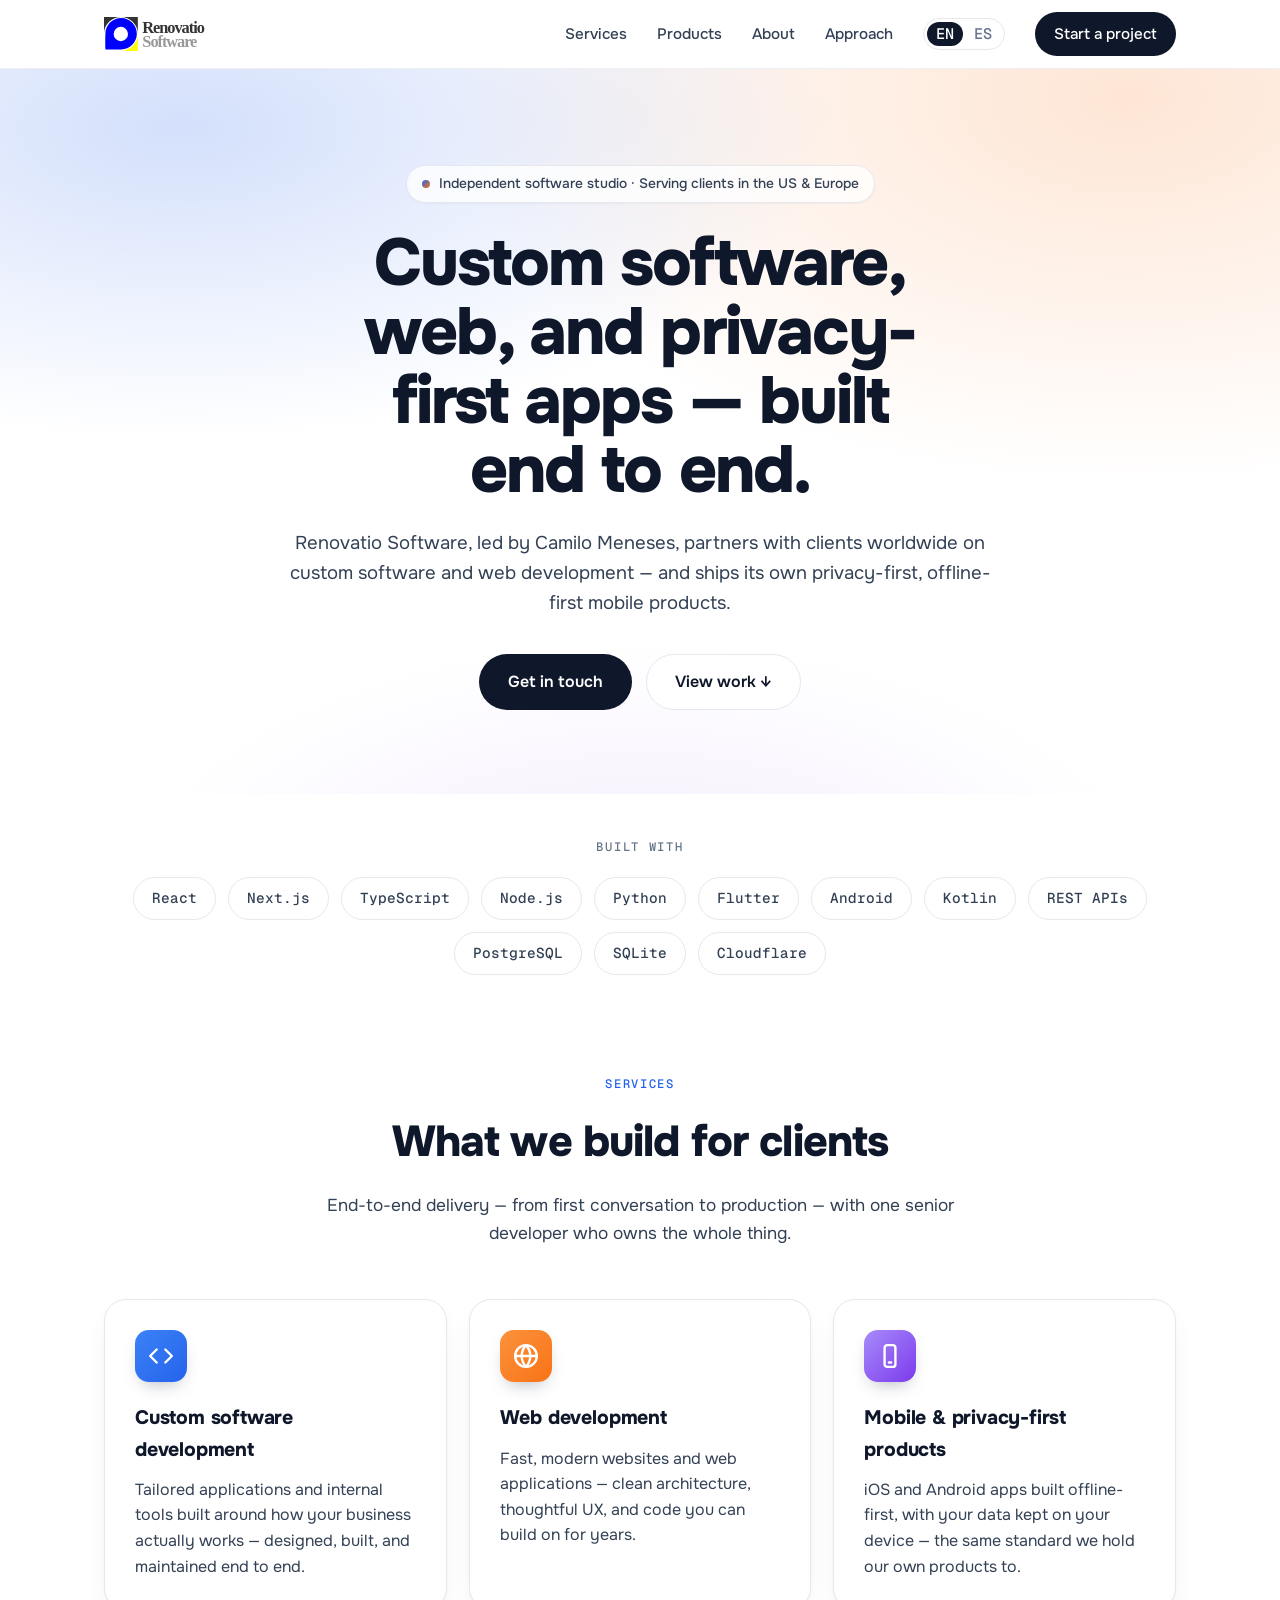
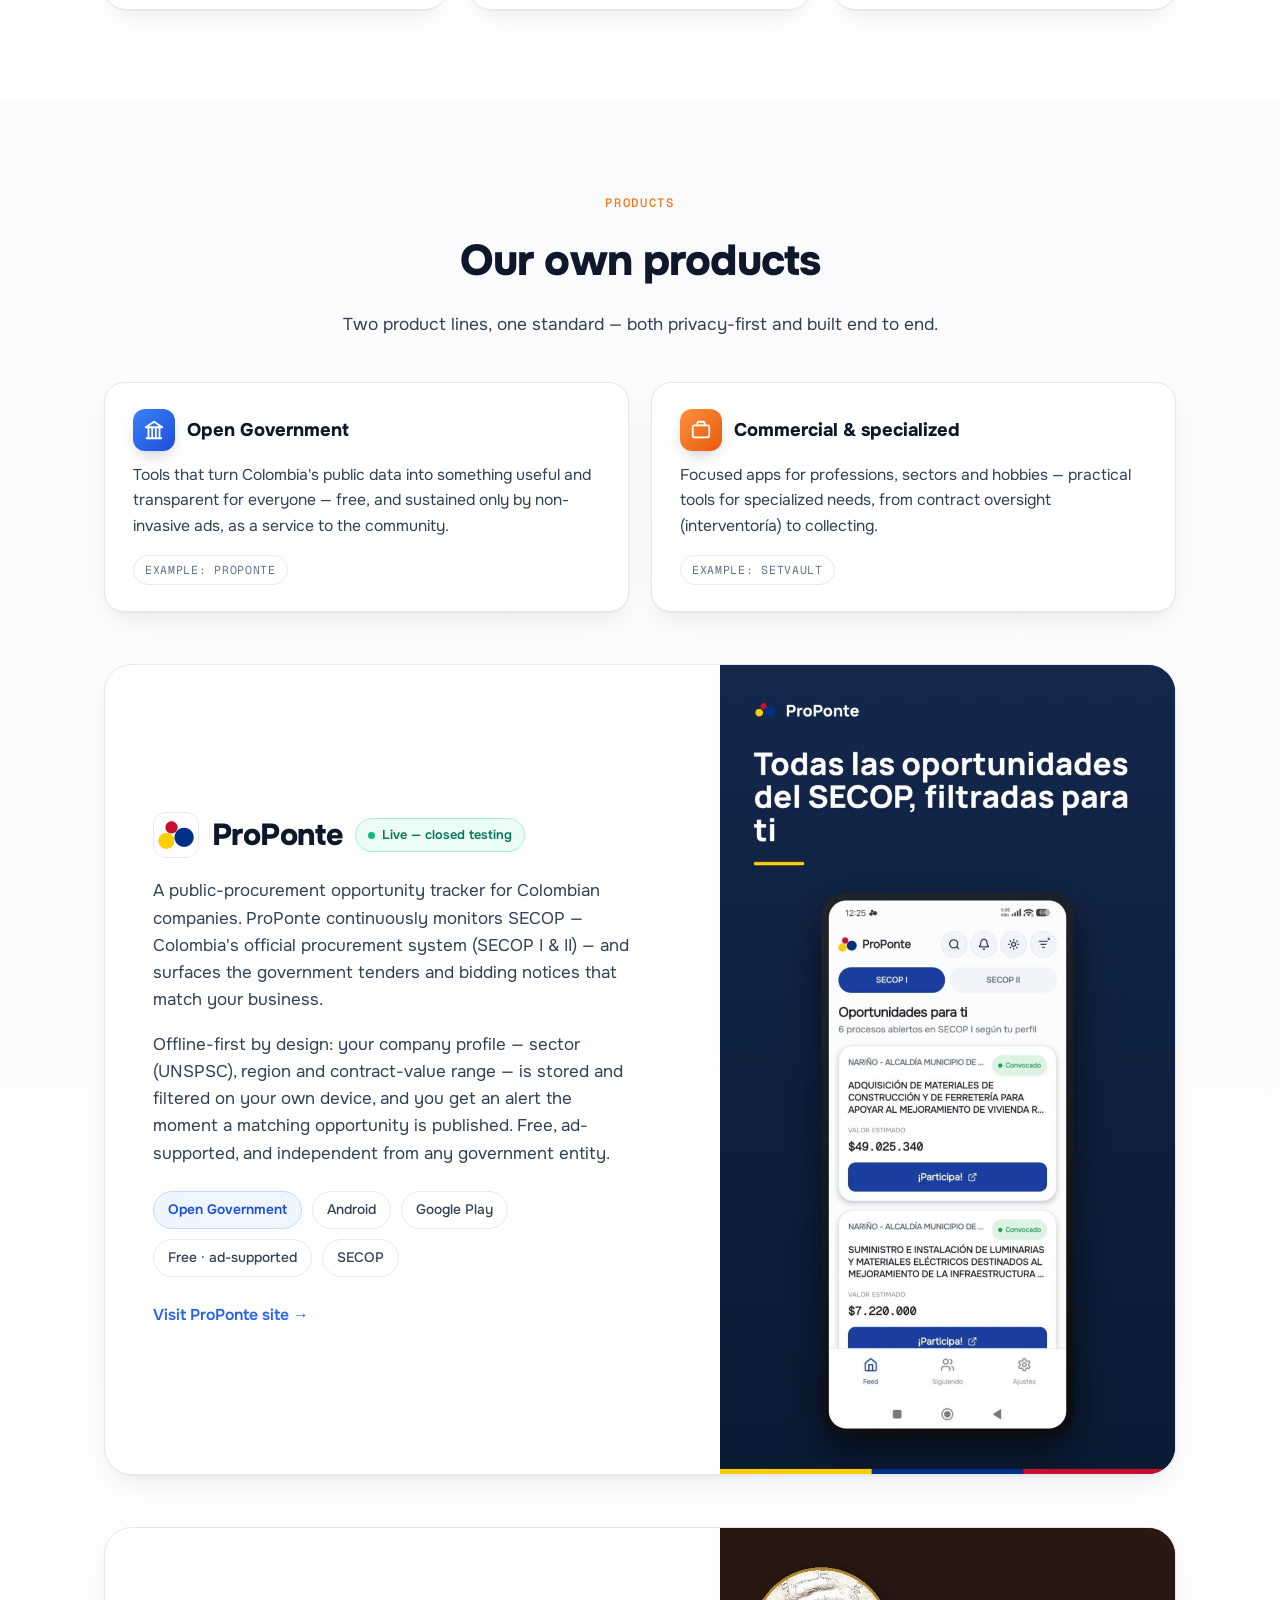
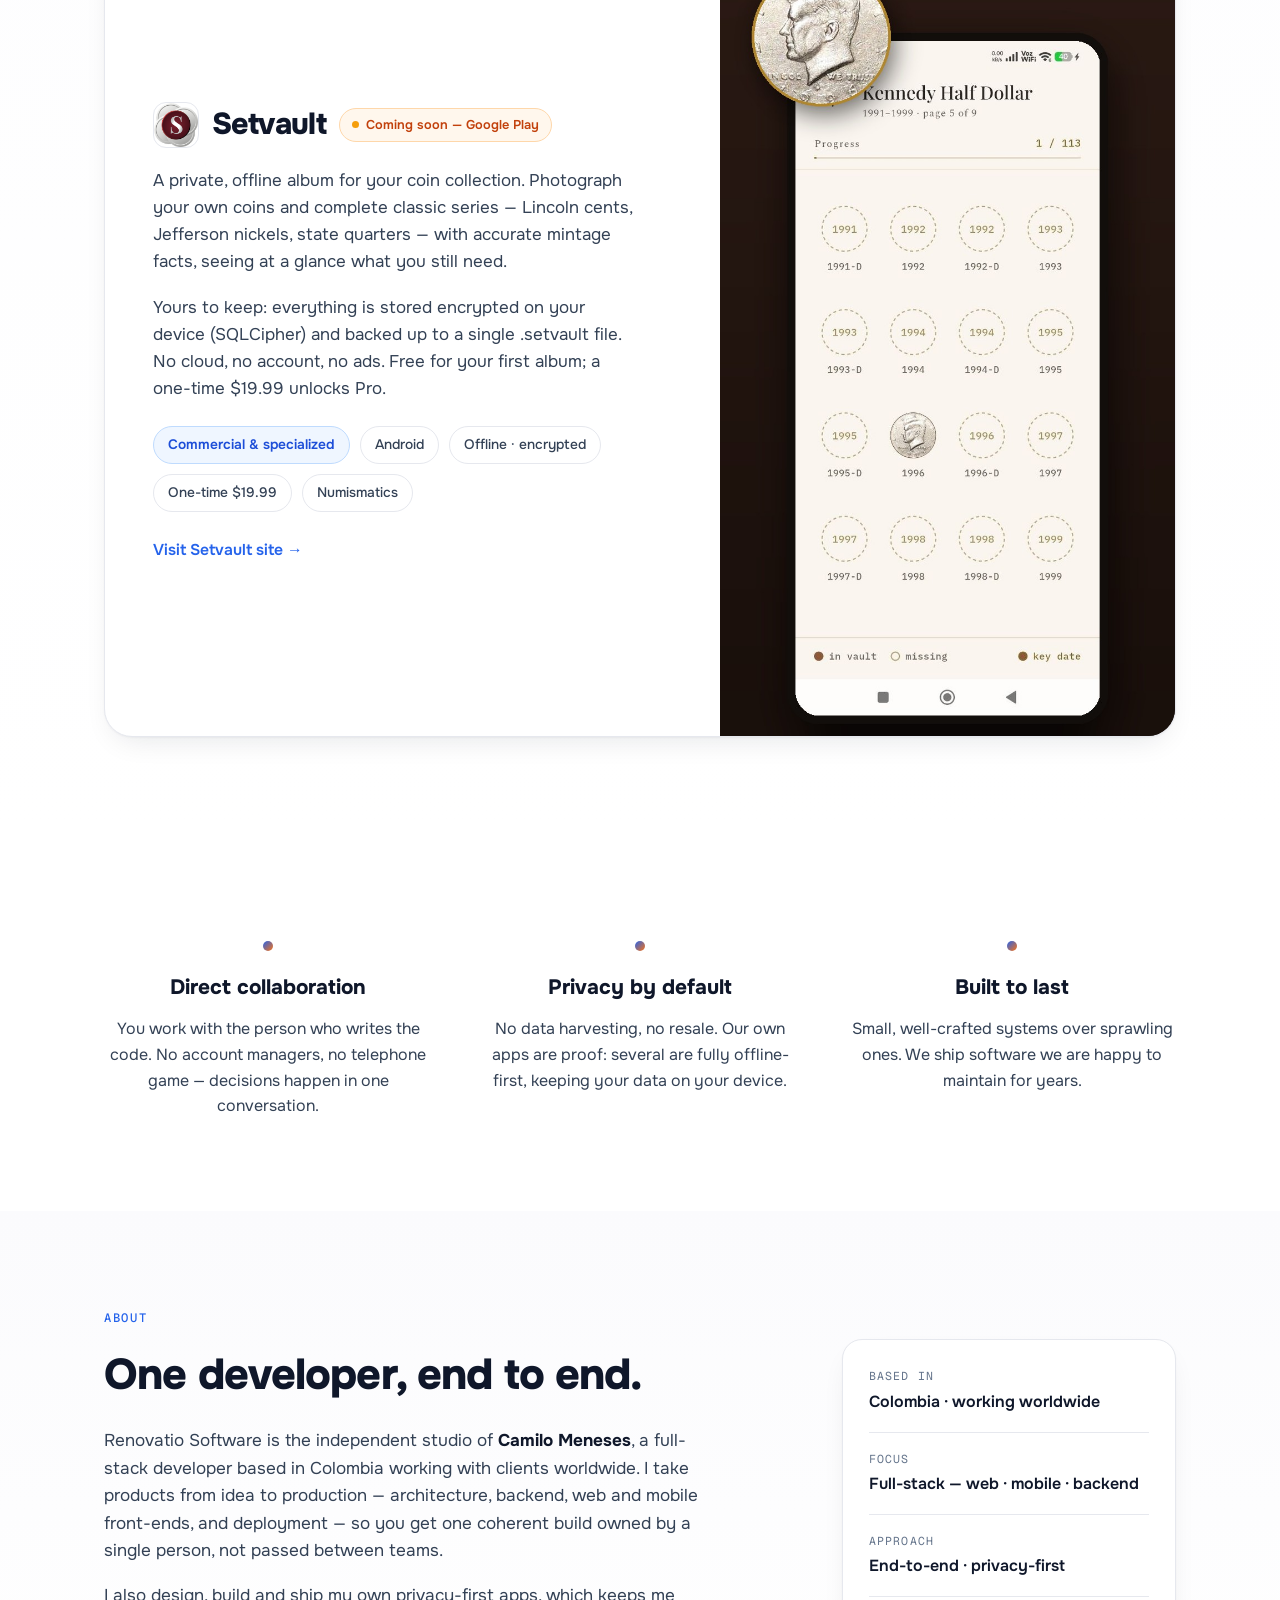
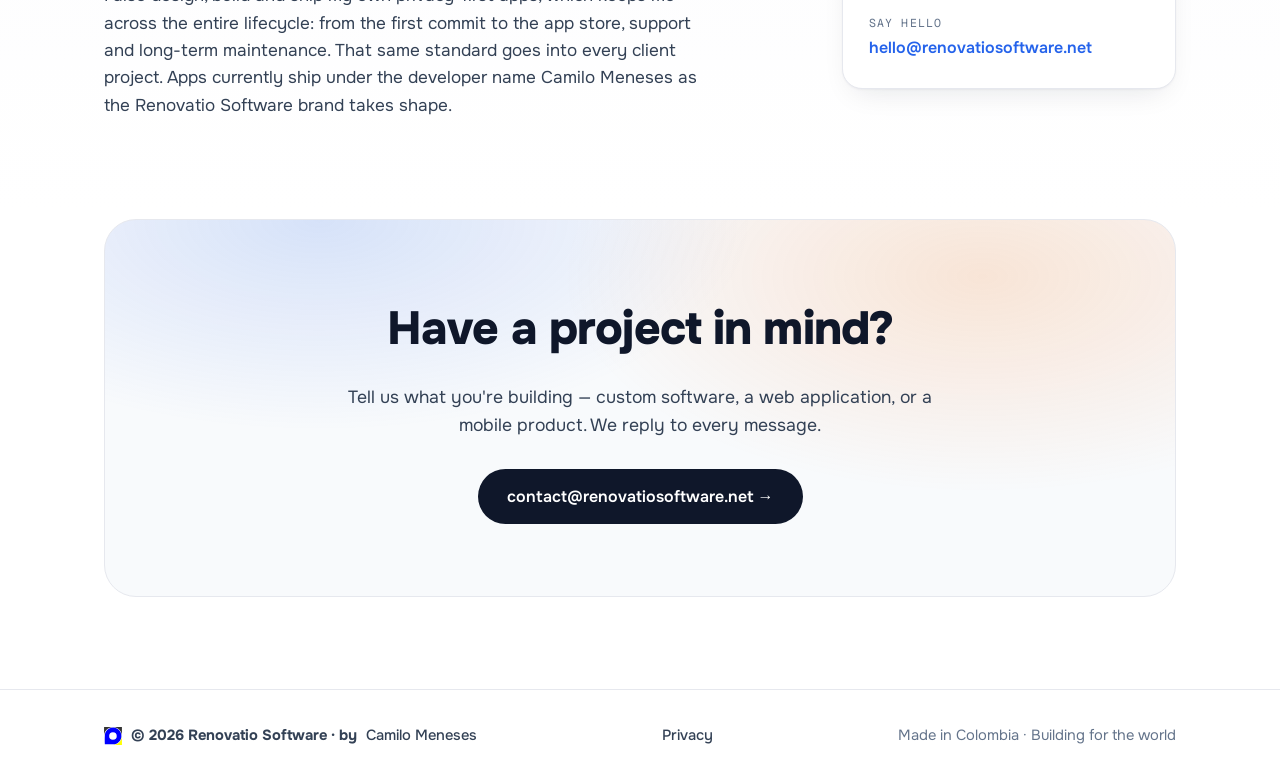
==== en/index.html @ 92948838 "landing: add Setvault product card (Commercial & specialized, EN+ES) + warm mockup and icon" ====
<!DOCTYPE html>
<html lang="en">
<head>
<meta charset="UTF-8" />
<meta name="viewport" content="width=device-width, initial-scale=1.0" />
<title>Renovatio Software — Custom software, web & privacy-first apps</title>
<meta name="description" content="Renovatio Software, led by Camilo Meneses, is an independent studio building custom software, web applications, and privacy-first mobile products for clients worldwide." />
<link rel="icon" type="image/svg+xml" href="../assets/renovatio_icon.svg" />
<link rel="canonical" href="https://renovatiosoftware.net/en/" />
<link rel="alternate" hreflang="en" href="https://renovatiosoftware.net/en/" />
<link rel="alternate" hreflang="es" href="https://renovatiosoftware.net/es/" />
<link rel="alternate" hreflang="x-default" href="https://renovatiosoftware.net/" />
<meta property="og:title" content="Renovatio Software — Custom software, web & privacy-first apps" />
<meta property="og:description" content="Independent software studio led by Camilo Meneses. Custom software, web development, and privacy-first mobile products — built end to end." />
<meta property="og:type" content="website" />
<meta property="og:url" content="https://renovatiosoftware.net/en/" />
<meta property="og:locale" content="en_US" />
<meta property="og:locale:alternate" content="es_ES" />
<script type="application/ld+json">
{"@context":"https://schema.org","@graph":[
{"@type":"Organization","@id":"https://renovatiosoftware.net/#studio","name":"Renovatio Software","url":"https://renovatiosoftware.net/","logo":"https://renovatiosoftware.net/assets/renovatio_icon.svg","email":"hello@renovatiosoftware.net","description":"Independent software studio building custom software, web applications and privacy-first mobile products.","founder":{"@id":"https://renovatiosoftware.net/#camilo"}},
{"@type":"Person","@id":"https://renovatiosoftware.net/#camilo","name":"Camilo Meneses","jobTitle":"Independent software developer","description":"Full-stack developer and founder of Renovatio Software, building custom software, web applications and privacy-first mobile products.","url":"https://renovatiosoftware.net/","sameAs":["https://www.linkedin.com/in/camilo-meneses/"],"worksFor":{"@id":"https://renovatiosoftware.net/#studio"},"knowsAbout":["Full-stack development","Web development","Mobile app development","Flutter","React","Node.js","TypeScript"]}
]}
</script>
<style>
  @font-face{font-family:'Onest';font-style:normal;font-weight:400 800;font-display:swap;src:url(../assets/fonts/onest.woff2) format('woff2')}
  @font-face{font-family:'Geist Mono';font-style:normal;font-weight:400 600;font-display:swap;src:url(../assets/fonts/geistmono.woff2) format('woff2')}
  :root{
    --ink:#0f172a;
    --ink-soft:#334155;
    --muted:#64748b;
    --line:#e6e8ee;
    --bg:#ffffff;
    --blue:#2563eb;
    --orange:#f97316;
    --violet:#7c3aed;
    --radius:22px;
    --shadow:0 1px 2px rgba(15,23,42,.04), 0 12px 30px -12px rgba(15,23,42,.12);
    --font:'Onest',-apple-system,BlinkMacSystemFont,"Segoe UI",Roboto,Helvetica,Arial,"Apple Color Emoji","Segoe UI Emoji",sans-serif;
    --mono:'Geist Mono',ui-monospace,SFMono-Regular,Menlo,Consolas,monospace;
  }
  *{box-sizing:border-box;margin:0;padding:0}
  html{scroll-behavior:smooth}
  body{
    font-family:var(--font);color:var(--ink);background:var(--bg);line-height:1.6;
    -webkit-font-smoothing:antialiased;text-rendering:optimizeLegibility;overflow-x:hidden;
  }
  a{color:inherit;text-decoration:none}
  .wrap{max-width:1120px;margin:0 auto;padding:0 24px}
  section{position:relative}
  .eyebrow{font-family:var(--mono);font-size:.76rem;font-weight:500;letter-spacing:.14em;text-transform:uppercase}

  /* ---------- Header ---------- */
  header.nav{position:sticky;top:0;z-index:50;backdrop-filter:saturate(160%) blur(12px);background:rgba(255,255,255,.72);border-bottom:1px solid rgba(230,232,238,.7)}
  .nav-inner{display:flex;align-items:center;justify-content:space-between;height:68px}
  .brand{display:flex;align-items:center;gap:11px;font-weight:800;font-size:1.06rem;letter-spacing:-.01em}
  .brand-logo{height:34px;width:auto;display:block}
  .nav-links{display:flex;align-items:center;gap:30px}
  .nav-links a{color:var(--ink-soft);font-weight:500;font-size:.95rem}
  .nav-links a:hover{color:var(--ink)}
  .btn{display:inline-flex;align-items:center;justify-content:center;gap:8px;font-weight:600;font-size:.95rem;border-radius:999px;padding:11px 22px;border:1px solid transparent;cursor:pointer;transition:transform .15s ease, box-shadow .15s ease, background .15s ease}
  .btn-dark{background:var(--ink);color:#fff}
  .btn-dark:hover{transform:translateY(-1px);box-shadow:0 10px 24px -10px rgba(15,23,42,.6)}
  .btn-ghost{background:#fff;color:var(--ink);border-color:var(--line)}
  .btn-ghost:hover{border-color:#cbd5e1;transform:translateY(-1px)}
  .nav .btn{padding:9px 18px;white-space:nowrap}
  .nav-links a.cta-nav{display:inline-flex;color:#fff}
  .lang{display:inline-flex;gap:2px;border:1px solid var(--line);border-radius:999px;padding:3px;font-family:var(--mono);font-size:.75rem}
  .lang a{padding:4px 9px;border-radius:999px;color:var(--muted);line-height:1}
  .lang a:hover{color:var(--ink)}
  .lang a.lang-on{background:var(--ink);color:#fff}

  /* ---------- Hero ---------- */
  .hero{text-align:center;overflow:hidden;padding:96px 0 84px;
    background:
      radial-gradient(1100px 520px at 14% 8%, rgba(37,99,235,.20), transparent 60%),
      radial-gradient(1100px 620px at 88% 4%, rgba(249,115,22,.18), transparent 62%),
      radial-gradient(900px 500px at 50% 120%, rgba(124,58,237,.10), transparent 60%),
      #ffffff}
  .pill{display:inline-flex;align-items:center;gap:9px;background:rgba(255,255,255,.8);border:1px solid var(--line);padding:7px 15px;border-radius:999px;font-size:.86rem;color:var(--ink-soft);font-weight:500;box-shadow:0 1px 2px rgba(15,23,42,.04)}
  .pill .dot{width:8px;height:8px;border-radius:50%;background:linear-gradient(135deg,var(--blue),var(--orange))}
  h1{font-size:clamp(2.4rem,6vw,4.15rem);line-height:1.04;font-weight:800;letter-spacing:-.03em;margin:26px auto 0;max-width:14ch}
  .hero p.lead{margin:24px auto 0;max-width:60ch;font-size:1.16rem;color:var(--ink-soft)}
  .hero .actions{display:flex;gap:14px;justify-content:center;flex-wrap:wrap;margin-top:36px}
  .btn-lg{padding:14px 28px;font-size:1rem}

  /* ---------- Built with ---------- */
  .builtwith{padding:44px 0 8px;text-align:center}
  .builtwith .eyebrow{color:var(--muted)}
  .stack{display:flex;flex-wrap:wrap;gap:12px;justify-content:center;margin-top:20px}
  .chip{border:1px solid var(--line);background:#fff;border-radius:999px;padding:9px 18px;font-weight:500;font-size:.9rem;color:var(--ink-soft);font-family:var(--mono)}

  /* ---------- Section shell ---------- */
  .section{padding:92px 0}
  .section-head{max-width:640px;margin:0 auto;text-align:center}
  .section-head h2{font-size:clamp(1.9rem,3.6vw,2.7rem);font-weight:800;letter-spacing:-.02em;margin-top:12px}
  .section-head p{margin-top:16px;color:var(--ink-soft);font-size:1.08rem}

  /* ---------- Services ---------- */
  .cards-3{display:grid;grid-template-columns:repeat(3,1fr);gap:22px;margin-top:52px}
  .card{background:#fff;border:1px solid var(--line);border-radius:var(--radius);padding:30px;box-shadow:var(--shadow);position:relative;transition:transform .18s ease, box-shadow .18s ease}
  .card:hover{transform:translateY(-3px);box-shadow:0 1px 2px rgba(15,23,42,.04),0 22px 46px -20px rgba(15,23,42,.22)}
  .icon-tile{width:52px;height:52px;border-radius:14px;display:flex;align-items:center;justify-content:center;color:#fff;margin-bottom:20px;box-shadow:0 8px 18px -8px rgba(15,23,42,.35)}
  .icon-tile svg{width:26px;height:26px}
  .ic-blue{background:linear-gradient(135deg,#3b82f6,#2563eb)}
  .ic-orange{background:linear-gradient(135deg,#fb923c,#f97316)}
  .ic-violet{background:linear-gradient(135deg,#a78bfa,#7c3aed)}
  .card h3{font-size:1.22rem;font-weight:750;letter-spacing:-.01em}
  .card p{margin-top:12px;color:var(--ink-soft);font-size:1rem}

  /* ---------- Products ---------- */
  .products{background:linear-gradient(180deg,#fbfbfd,#ffffff)}
  .product-card{background:#fff;border:1px solid var(--line);border-radius:28px;box-shadow:var(--shadow);overflow:hidden;margin-top:52px;display:grid;grid-template-columns:1.15fr .85fr;gap:0}
  .product-body{padding:48px;display:flex;flex-direction:column;justify-content:center}
  .product-head{display:flex;align-items:center;gap:13px;flex-wrap:wrap}
  .app-icon{width:46px;height:46px;border-radius:13px;border:1px solid var(--line);flex:none}
  .product-head h3{font-size:1.9rem;font-weight:800;letter-spacing:-.02em}
  .badge{display:inline-flex;align-items:center;gap:7px;font-size:.8rem;font-weight:600;padding:6px 12px;border-radius:999px}
  .badge-live{background:#ecfdf5;color:#047857;border:1px solid #a7f3d0}
  .badge-live .dot{width:7px;height:7px;border-radius:50%;background:#10b981}
  .badge-soon{background:#fff7ed;color:#c2410c;border:1px solid #fed7aa}
  .badge-soon .dot{width:7px;height:7px;border-radius:50%;background:#f59e0b}
  .product-body p.desc{margin-top:18px;color:var(--ink-soft);font-size:1.06rem;max-width:44ch}
  .tags{display:flex;flex-wrap:wrap;gap:10px;margin-top:24px}
  .tag{border:1px solid var(--line);background:#fff;border-radius:999px;padding:7px 14px;font-size:.86rem;font-weight:500;color:var(--ink-soft)}
  .product-link{display:inline-flex;align-items:center;gap:6px;margin-top:26px;font-weight:600;font-size:.98rem;color:var(--blue)}
  .product-link:hover{gap:9px}
  .product-media{background:linear-gradient(160deg,#14284d,#0c1a34);display:flex;align-items:flex-end;justify-content:center;position:relative;overflow:hidden}
  .product-media img{width:100%;height:100%;object-fit:cover;object-position:top center;display:block}
  .lines{display:grid;grid-template-columns:1fr 1fr;gap:22px;margin-top:44px}
  .line{background:#fff;border:1px solid var(--line);border-radius:20px;padding:26px 28px;box-shadow:var(--shadow)}
  .line .ln-top{display:flex;align-items:center;gap:12px}
  .line .ln-ic{width:42px;height:42px;border-radius:12px;display:flex;align-items:center;justify-content:center;color:#fff;flex:none;box-shadow:0 8px 18px -8px rgba(15,23,42,.35)}
  .line .ln-ic svg{width:22px;height:22px}
  .ln-gov{background:linear-gradient(135deg,#3b82f6,#1d4ed8)}
  .ln-com{background:linear-gradient(135deg,#fb923c,#ea580c)}
  .line h3{font-size:1.15rem;font-weight:750}
  .line p{margin-top:12px;color:var(--ink-soft);font-size:.98rem}
  .line .ln-tag{display:inline-block;margin-top:16px;font-family:var(--mono);font-size:.72rem;letter-spacing:.06em;text-transform:uppercase;color:var(--muted);border:1px solid var(--line);border-radius:999px;padding:5px 11px}
  .tag-cat{color:#1d4ed8;background:#eff6ff;border-color:#bfdbfe;font-weight:600}
  @media (max-width:760px){.lines{grid-template-columns:1fr}}

  /* ---------- Approach ---------- */
  .values{display:grid;grid-template-columns:repeat(3,1fr);gap:44px;margin-top:20px;text-align:center}
  .value .vdot{width:10px;height:10px;border-radius:50%;margin:0 auto 20px;background:linear-gradient(135deg,var(--blue),var(--orange))}
  .value h3{font-size:1.3rem;font-weight:750}
  .value p{margin-top:12px;color:var(--ink-soft)}

  /* ---------- About ---------- */
  .about{background:linear-gradient(180deg,#fbfbfd,#ffffff)}
  .about-grid{display:grid;grid-template-columns:1.35fr .65fr;gap:44px;align-items:center;margin-top:6px}
  .about-text h2{font-size:clamp(1.9rem,3.6vw,2.7rem);font-weight:800;letter-spacing:-.02em;margin-top:12px}
  .about-text p{margin-top:18px;color:var(--ink-soft);font-size:1.07rem;max-width:56ch}
  .about-text p .name{color:var(--ink);font-weight:700}
  .facts{background:#fff;border:1px solid var(--line);border-radius:20px;padding:10px 26px;box-shadow:var(--shadow)}
  .facts .frow{display:flex;flex-direction:column;gap:3px;padding:17px 0;border-bottom:1px solid var(--line)}
  .facts .frow:last-child{border-bottom:0}
  .facts .fk{font-family:var(--mono);font-size:.72rem;letter-spacing:.1em;text-transform:uppercase;color:var(--muted)}
  .facts .fv{font-weight:600;color:var(--ink);font-size:1rem}
  .facts .fv a{color:var(--blue)}
  @media (max-width:900px){.about-grid{grid-template-columns:1fr;gap:30px}}

  /* ---------- Contact ---------- */
  .contact-panel{border-radius:32px;text-align:center;padding:72px 32px;margin-top:8px;
    background:
      radial-gradient(700px 340px at 20% 0%, rgba(37,99,235,.16), transparent 62%),
      radial-gradient(700px 360px at 82% 15%, rgba(249,115,22,.16), transparent 60%),
      #f8fafc;
    border:1px solid var(--line)}
  .contact-panel h2{font-size:clamp(1.9rem,4vw,2.9rem);font-weight:800;letter-spacing:-.02em}
  .contact-panel p{margin:16px auto 0;max-width:52ch;color:var(--ink-soft);font-size:1.1rem}
  .contact-panel .btn{margin-top:30px}

  /* ---------- Footer ---------- */
  footer{border-top:1px solid var(--line);padding:34px 0}
  .foot-inner{display:flex;align-items:center;justify-content:space-between;gap:16px;flex-wrap:wrap;color:var(--muted);font-size:.92rem}
  .foot-inner .brand-sm{display:flex;align-items:center;gap:9px;font-weight:700;color:var(--ink-soft)}
  .foot-inner a{color:var(--ink-soft);font-weight:500}
  .foot-inner a:hover{color:var(--ink)}

  /* ---------- Responsive ---------- */
  @media (max-width:900px){
    .cards-3{grid-template-columns:1fr}
    .product-card{grid-template-columns:1fr}
    .product-media{min-height:380px;order:2}
    .values{grid-template-columns:1fr;gap:34px}
  }
  @media (max-width:720px){
    .nav-links > a:not(.cta-nav){display:none}
    .nav-links{gap:14px}
    .hero{padding:72px 0 60px}
    .section{padding:68px 0}
    .product-body{padding:30px}
  }
  @media (max-width:480px){
    .wrap{padding:0 16px}
    .nav-links{gap:9px}
    .brand-logo{height:27px}
    .nav .btn{padding:8px 13px;font-size:.82rem}
    .lang{font-size:.68rem;padding:2px}
    .lang a{padding:4px 7px}
    .contact-panel{padding:48px 18px}
    .contact-panel .btn{font-size:.82rem;padding:12px 16px;max-width:100%;white-space:normal;overflow-wrap:anywhere;line-height:1.3}
  }
</style>
</head>
<body>

<!-- ===================== NAV ===================== -->
<header class="nav">
  <div class="wrap nav-inner">
    <a class="brand" href="#top" aria-label="Renovatio Software home">
      <img class="brand-logo" src="../assets/renovatio_horizontal_claro.svg" alt="Renovatio Software" />
    </a>
    <nav class="nav-links">
      <a href="#services">Services</a>
      <a href="#products">Products</a>
      <a href="#about">About</a>
      <a href="#approach">Approach</a>
      <span class="lang" aria-label="Language">
        <a class="lang-on" href="./" aria-current="page">EN</a>
        <a href="../es/">ES</a>
      </span>
      <a class="btn btn-dark cta-nav" href="mailto:projects@renovatiosoftware.net">Start a project</a>
    </nav>
  </div>
</header>

<!-- ===================== HERO ===================== -->
<section class="hero" id="top">
  <div class="wrap">
    <span class="pill"><span class="dot" aria-hidden="true"></span> Independent software studio · Serving clients in the US &amp; Europe</span>
    <h1>Custom software, web, and privacy-first apps — built end to end.</h1>
    <p class="lead">Renovatio Software, led by Camilo Meneses, partners with clients worldwide on custom software and web development — and ships its own privacy-first, offline-first mobile products.</p>
    <div class="actions">
      <a class="btn btn-dark btn-lg" href="mailto:projects@renovatiosoftware.net">Get in touch</a>
      <a class="btn btn-ghost btn-lg" href="#products">View work ↓</a>
    </div>
  </div>
</section>

<!-- ===================== BUILT WITH ===================== -->
<section class="builtwith">
  <div class="wrap">
    <div class="eyebrow">Built with</div>
    <div class="stack">
      <span class="chip">React</span>
      <span class="chip">Next.js</span>
      <span class="chip">TypeScript</span>
      <span class="chip">Node.js</span>
      <span class="chip">Python</span>
      <span class="chip">Flutter</span>
      <span class="chip">Android</span>
      <span class="chip">Kotlin</span>
      <span class="chip">REST APIs</span>
      <span class="chip">PostgreSQL</span>
      <span class="chip">SQLite</span>
      <span class="chip">Cloudflare</span>
    </div>
  </div>
</section>

<!-- ===================== SERVICES ===================== -->
<section class="section" id="services">
  <div class="wrap">
    <div class="section-head">
      <div class="eyebrow" style="color:var(--blue)">Services</div>
      <h2>What we build for clients</h2>
      <p>End-to-end delivery — from first conversation to production — with one senior developer who owns the whole thing.</p>
    </div>
    <div class="cards-3">
      <article class="card">
        <div class="icon-tile ic-blue" aria-hidden="true">
          <svg viewBox="0 0 24 24" fill="none" stroke="currentColor" stroke-width="2.2" stroke-linecap="round" stroke-linejoin="round"><polyline points="16 18 22 12 16 6"/><polyline points="8 6 2 12 8 18"/></svg>
        </div>
        <h3>Custom software development</h3>
        <p>Tailored applications and internal tools built around how your business actually works — designed, built, and maintained end to end.</p>
      </article>
      <article class="card">
        <div class="icon-tile ic-orange" aria-hidden="true">
          <svg viewBox="0 0 24 24" fill="none" stroke="currentColor" stroke-width="2.2" stroke-linecap="round" stroke-linejoin="round"><circle cx="12" cy="12" r="10"/><line x1="2" y1="12" x2="22" y2="12"/><path d="M12 2a15.3 15.3 0 0 1 4 10 15.3 15.3 0 0 1-4 10 15.3 15.3 0 0 1-4-10 15.3 15.3 0 0 1 4-10z"/></svg>
        </div>
        <h3>Web development</h3>
        <p>Fast, modern websites and web applications — clean architecture, thoughtful UX, and code you can build on for years.</p>
      </article>
      <article class="card">
        <div class="icon-tile ic-violet" aria-hidden="true">
          <svg viewBox="0 0 24 24" fill="none" stroke="currentColor" stroke-width="2.2" stroke-linecap="round" stroke-linejoin="round"><rect x="7" y="2" width="10" height="20" rx="2.5"/><line x1="11" y1="18" x2="13" y2="18"/></svg>
        </div>
        <h3>Mobile &amp; privacy-first products</h3>
        <p>iOS and Android apps built offline-first, with your data kept on your device — the same standard we hold our own products to.</p>
      </article>
    </div>
  </div>
</section>

<!-- ===================== PRODUCTS ===================== -->
<section class="section products" id="products">
  <div class="wrap">
    <div class="section-head">
      <div class="eyebrow" style="color:var(--orange)">Products</div>
      <h2>Our own products</h2>
      <p>Two product lines, one standard — both privacy-first and built end to end.</p>
    </div>

    <div class="lines">
      <div class="line">
        <div class="ln-top">
          <span class="ln-ic ln-gov" aria-hidden="true"><svg viewBox="0 0 24 24" fill="none" stroke="currentColor" stroke-width="2" stroke-linecap="round" stroke-linejoin="round"><polygon points="12 3 3 9 21 9"/><line x1="4" y1="21" x2="20" y2="21"/><line x1="6" y1="21" x2="6" y2="10"/><line x1="10" y1="21" x2="10" y2="10"/><line x1="14" y1="21" x2="14" y2="10"/><line x1="18" y1="21" x2="18" y2="10"/></svg></span>
          <h3>Open Government</h3>
        </div>
        <p>Tools that turn Colombia's public data into something useful and transparent for everyone — free, and sustained only by non-invasive ads, as a service to the community.</p>
        <span class="ln-tag">Example: ProPonte</span>
      </div>
      <div class="line">
        <div class="ln-top">
          <span class="ln-ic ln-com" aria-hidden="true"><svg viewBox="0 0 24 24" fill="none" stroke="currentColor" stroke-width="2" stroke-linecap="round" stroke-linejoin="round"><rect x="3" y="7" width="18" height="13" rx="2"/><path d="M8 7V5a2 2 0 0 1 2-2h4a2 2 0 0 1 2 2v2"/></svg></span>
          <h3>Commercial &amp; specialized</h3>
        </div>
        <p>Focused apps for professions, sectors and hobbies — practical tools for specialized needs, from contract oversight (interventoría) to collecting.</p>
        <span class="ln-tag">Example: Setvault</span>
      </div>
    </div>

    <article class="product-card">
      <div class="product-body">
        <div class="product-head">
          <img class="app-icon" src="../assets/proponte-icon.png" alt="ProPonte app icon" />
          <h3>ProPonte</h3>
          <span class="badge badge-live"><span class="dot" aria-hidden="true"></span> Live — closed testing</span>
        </div>
        <p class="desc">A public-procurement opportunity tracker for Colombian companies. ProPonte continuously monitors SECOP — Colombia's official procurement system (SECOP I &amp; II) — and surfaces the government tenders and bidding notices that match your business.</p>
        <p class="desc">Offline-first by design: your company profile — sector (UNSPSC), region and contract-value range — is stored and filtered on your own device, and you get an alert the moment a matching opportunity is published. Free, ad-supported, and independent from any government entity.</p>
        <div class="tags">
          <span class="tag tag-cat">Open Government</span>
          <span class="tag">Android</span>
          <span class="tag">Google Play</span>
          <span class="tag">Free · ad-supported</span>
          <span class="tag">SECOP</span>
        </div>
        <a class="product-link" href="../proponte/">Visit ProPonte site →</a>
      </div>
      <div class="product-media">
        <img src="../assets/proponte-mockup.jpg" alt="ProPonte app showing a feed of public-procurement opportunities from SECOP" loading="lazy" />
      </div>
    </article>

    <article class="product-card">
      <div class="product-body">
        <div class="product-head">
          <img class="app-icon" src="../assets/setvault-icon.png" alt="Setvault app icon" />
          <h3>Setvault</h3>
          <span class="badge badge-soon"><span class="dot" aria-hidden="true"></span> Coming soon — Google Play</span>
        </div>
        <p class="desc">A private, offline album for your coin collection. Photograph your own coins and complete classic series — Lincoln cents, Jefferson nickels, state quarters — with accurate mintage facts, seeing at a glance what you still need.</p>
        <p class="desc">Yours to keep: everything is stored encrypted on your device (SQLCipher) and backed up to a single .setvault file. No cloud, no account, no ads. Free for your first album; a one-time $19.99 unlocks Pro.</p>
        <div class="tags">
          <span class="tag tag-cat">Commercial &amp; specialized</span>
          <span class="tag">Android</span>
          <span class="tag">Offline · encrypted</span>
          <span class="tag">One-time $19.99</span>
          <span class="tag">Numismatics</span>
        </div>
        <a class="product-link" href="../setvault/">Visit Setvault site →</a>
      </div>
      <div class="product-media" style="background:linear-gradient(160deg,#2b1a12,#160f0c)">
        <img src="../assets/setvault-mockup.jpg" alt="Setvault app showing a Kennedy Half Dollar album page with collected and missing coins" loading="lazy" />
      </div>
    </article>

  </div>
</section>

<!-- ===================== APPROACH ===================== -->
<section class="section" id="approach">
  <div class="wrap">
    <div class="values">
      <div class="value">
        <div class="vdot" aria-hidden="true"></div>
        <h3>Direct collaboration</h3>
        <p>You work with the person who writes the code. No account managers, no telephone game — decisions happen in one conversation.</p>
      </div>
      <div class="value">
        <div class="vdot" aria-hidden="true"></div>
        <h3>Privacy by default</h3>
        <p>No data harvesting, no resale. Our own apps are proof: several are fully offline-first, keeping your data on your device.</p>
      </div>
      <div class="value">
        <div class="vdot" aria-hidden="true"></div>
        <h3>Built to last</h3>
        <p>Small, well-crafted systems over sprawling ones. We ship software we are happy to maintain for years.</p>
      </div>
    </div>
  </div>
</section>

<!-- ===================== ABOUT ===================== -->
<section class="section about" id="about">
  <div class="wrap">
    <div class="about-grid">
      <div class="about-text">
        <div class="eyebrow" style="color:var(--blue)">About</div>
        <h2>One developer, end to end.</h2>
        <p>Renovatio Software is the independent studio of <span class="name"><a href="https://www.linkedin.com/in/camilo-meneses/" target="_blank" rel="noopener">Camilo Meneses</a></span>, a full-stack developer based in Colombia working with clients worldwide. I take products from idea to production — architecture, backend, web and mobile front-ends, and deployment — so you get one coherent build owned by a single person, not passed between teams.</p>
        <p>I also design, build and ship my own privacy-first apps, which keeps me across the entire lifecycle: from the first commit to the app store, support and long-term maintenance. That same standard goes into every client project. Apps currently ship under the developer name Camilo Meneses as the Renovatio Software brand takes shape.</p>
      </div>
      <aside class="facts">
        <div class="frow"><span class="fk">Based in</span><span class="fv">Colombia · working worldwide</span></div>
        <div class="frow"><span class="fk">Focus</span><span class="fv">Full-stack — web · mobile · backend</span></div>
        <div class="frow"><span class="fk">Approach</span><span class="fv">End-to-end · privacy-first</span></div>
        <div class="frow"><span class="fk">Say hello</span><span class="fv"><a href="mailto:hello@renovatiosoftware.net">hello@renovatiosoftware.net</a></span></div>
      </aside>
    </div>
  </div>
</section>

<!-- ===================== CONTACT ===================== -->
<section class="section" id="contact" style="padding-top:0">
  <div class="wrap">
    <div class="contact-panel">
      <h2>Have a project in mind?</h2>
      <p>Tell us what you're building — custom software, a web application, or a mobile product. We reply to every message.</p>
      <a class="btn btn-dark btn-lg" href="mailto:contact@renovatiosoftware.net">contact@renovatiosoftware.net →</a>
    </div>
  </div>
</section>

<!-- ===================== FOOTER ===================== -->
<footer>
  <div class="wrap foot-inner">
    <span class="brand-sm"><img src="../assets/renovatio_icon.svg" alt="" style="height:18px;width:18px;display:block" />© 2026 Renovatio Software · by <a href="https://www.linkedin.com/in/camilo-meneses/" target="_blank" rel="noopener">Camilo Meneses</a></span>
    <a href="privacy/">Privacy</a>
    <span>Made in Colombia · Building for the world</span>
  </div>
</footer>

</body>
</html>
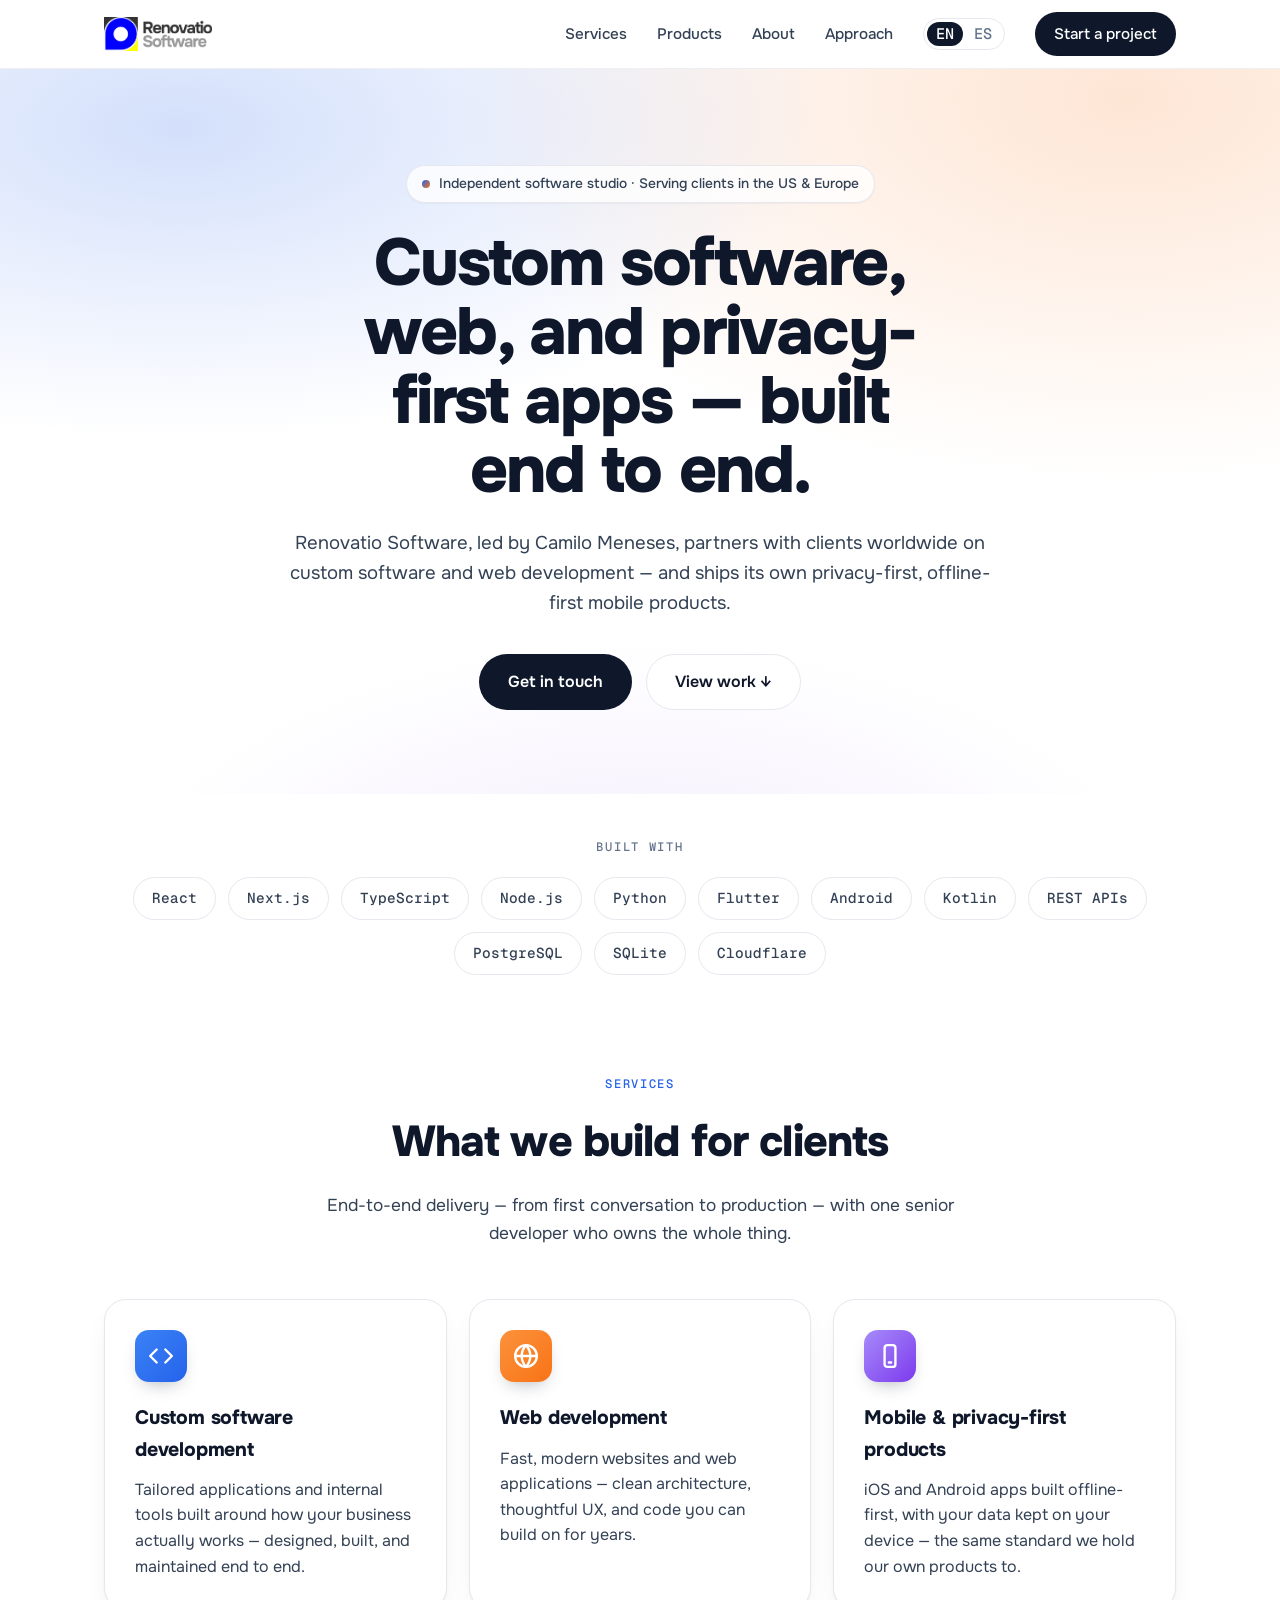
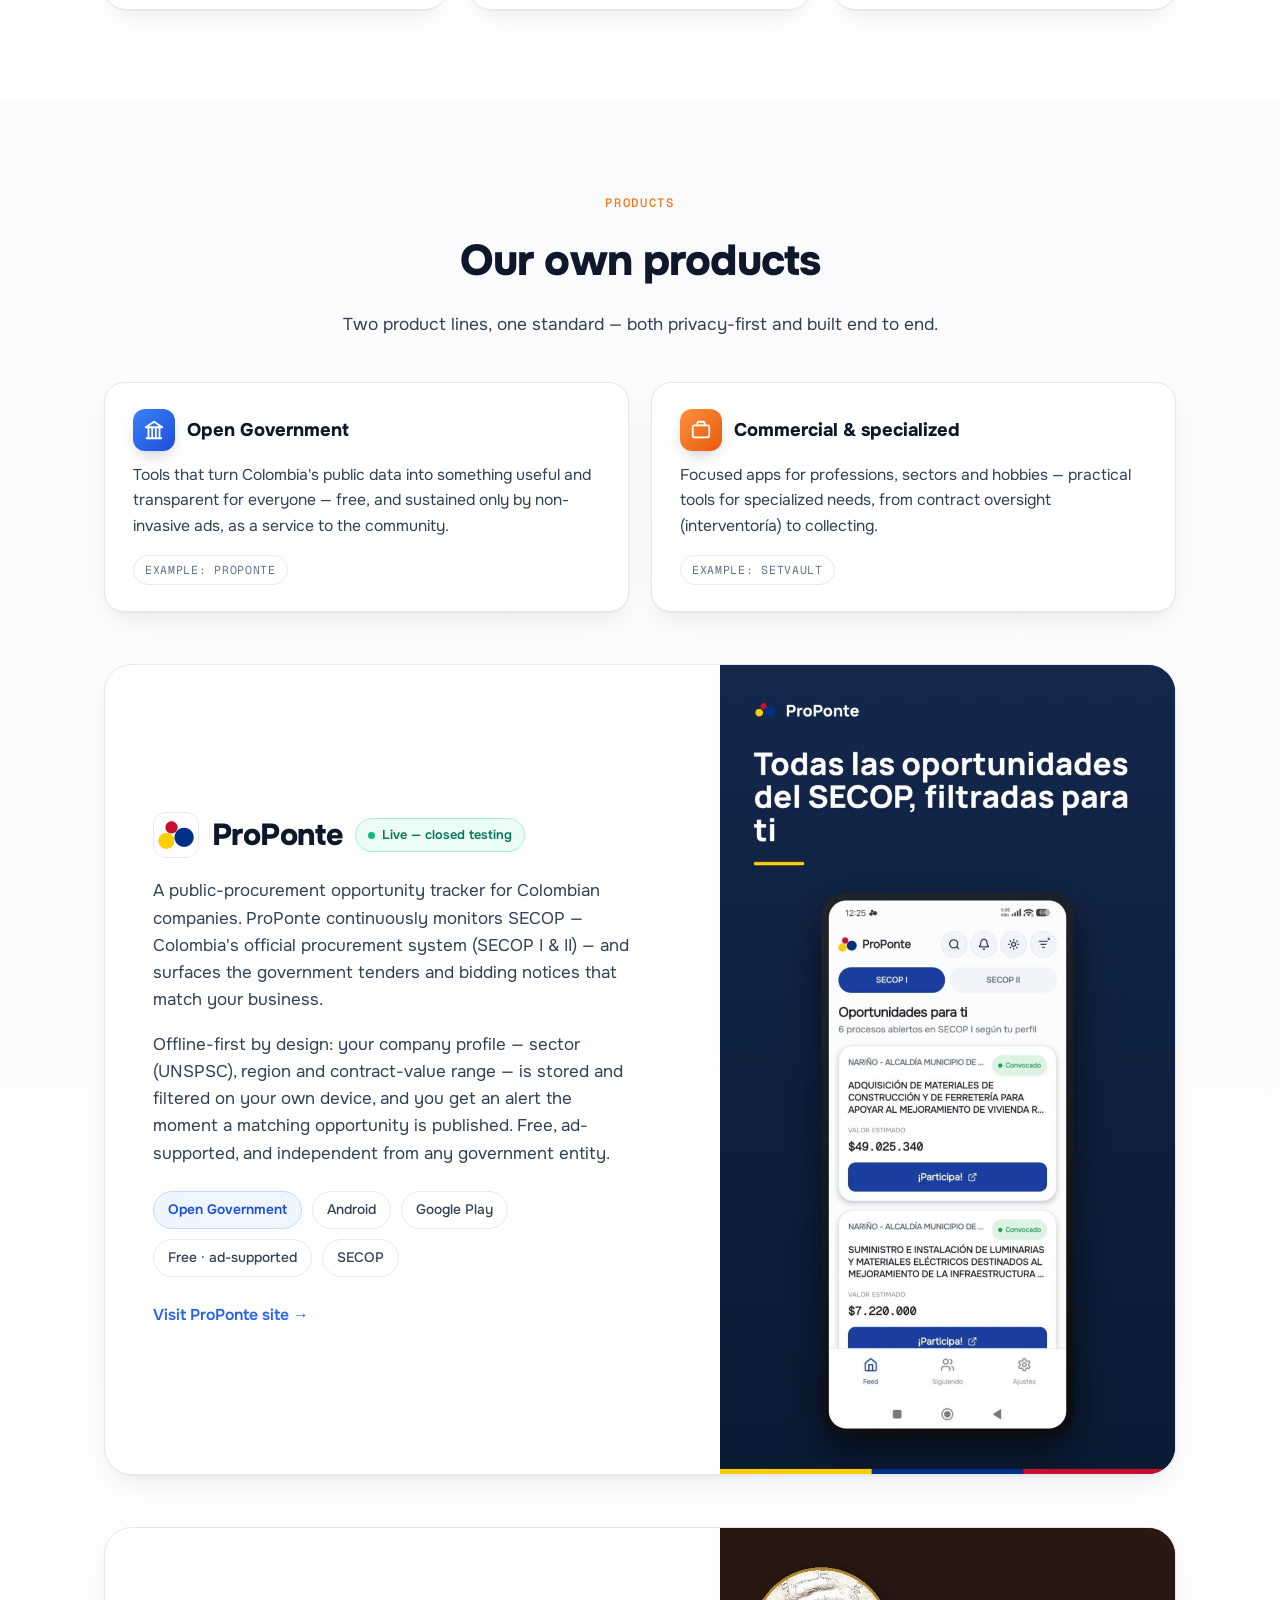
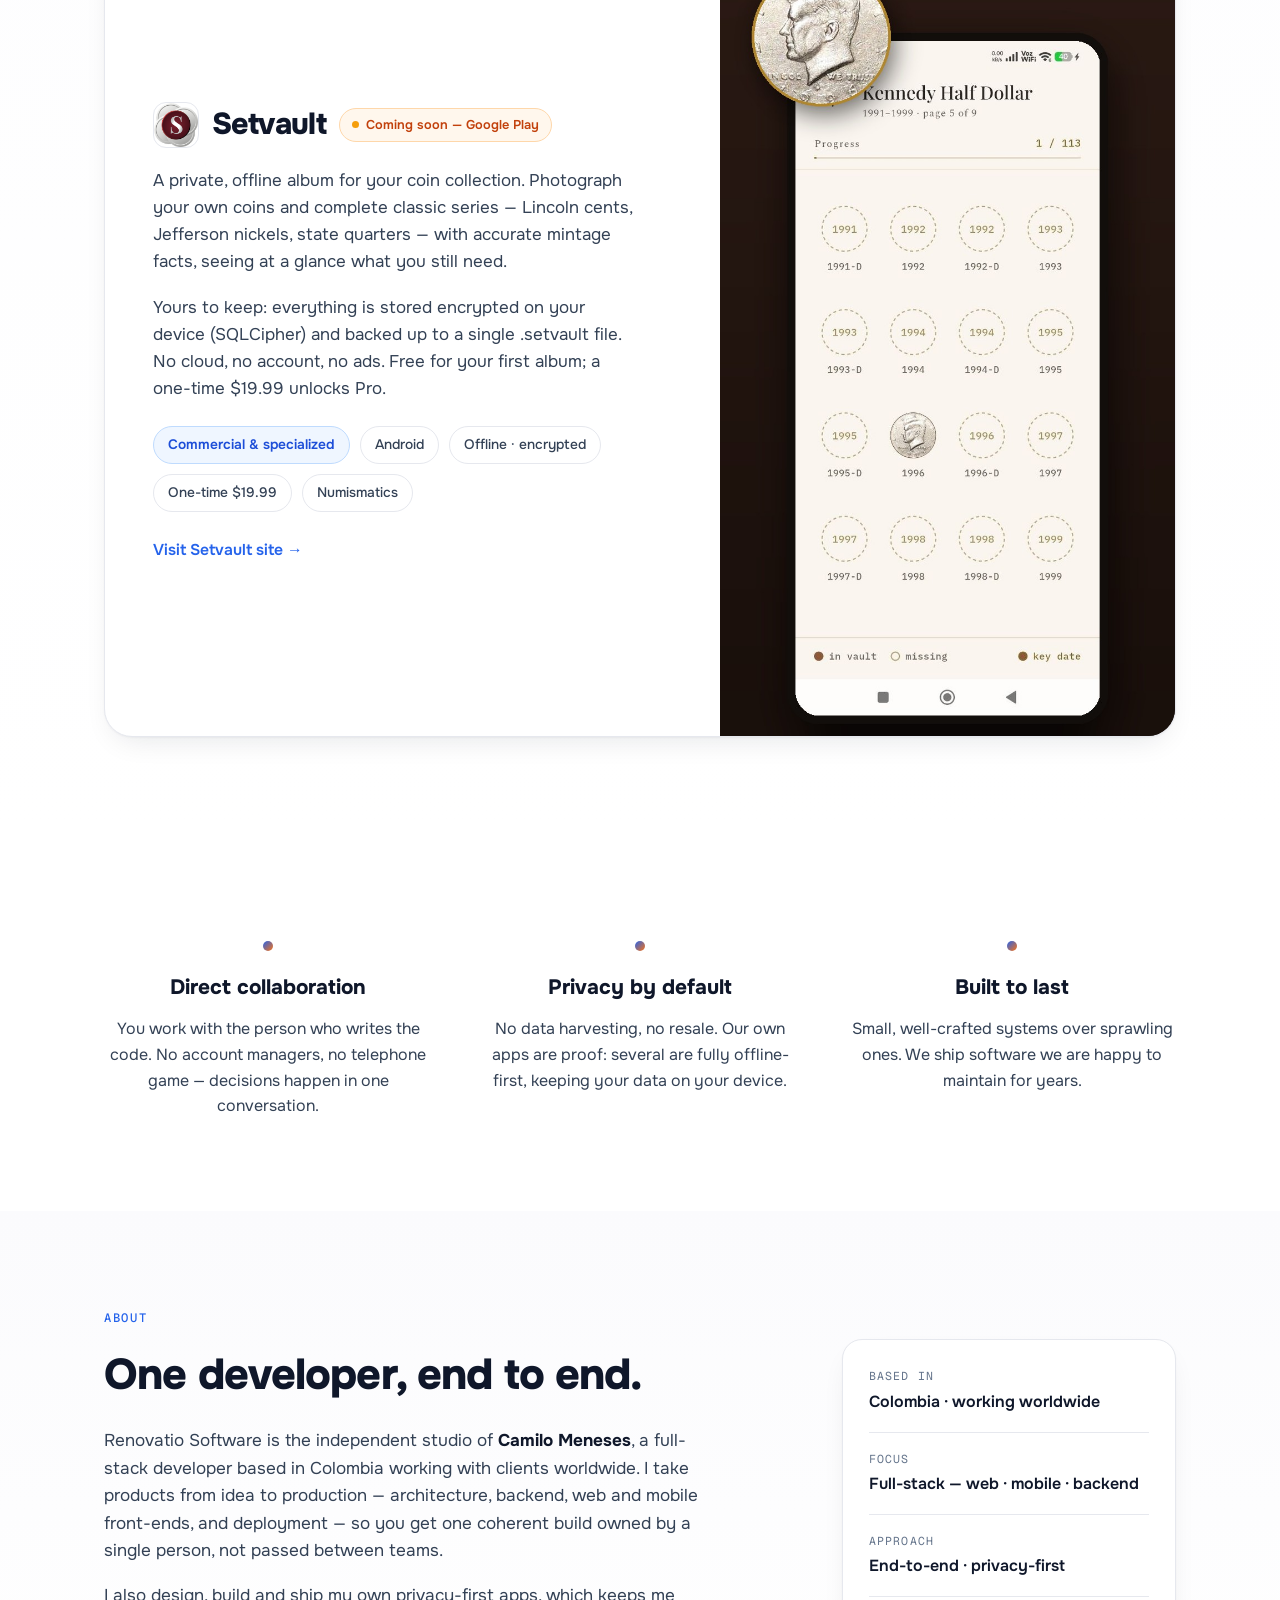
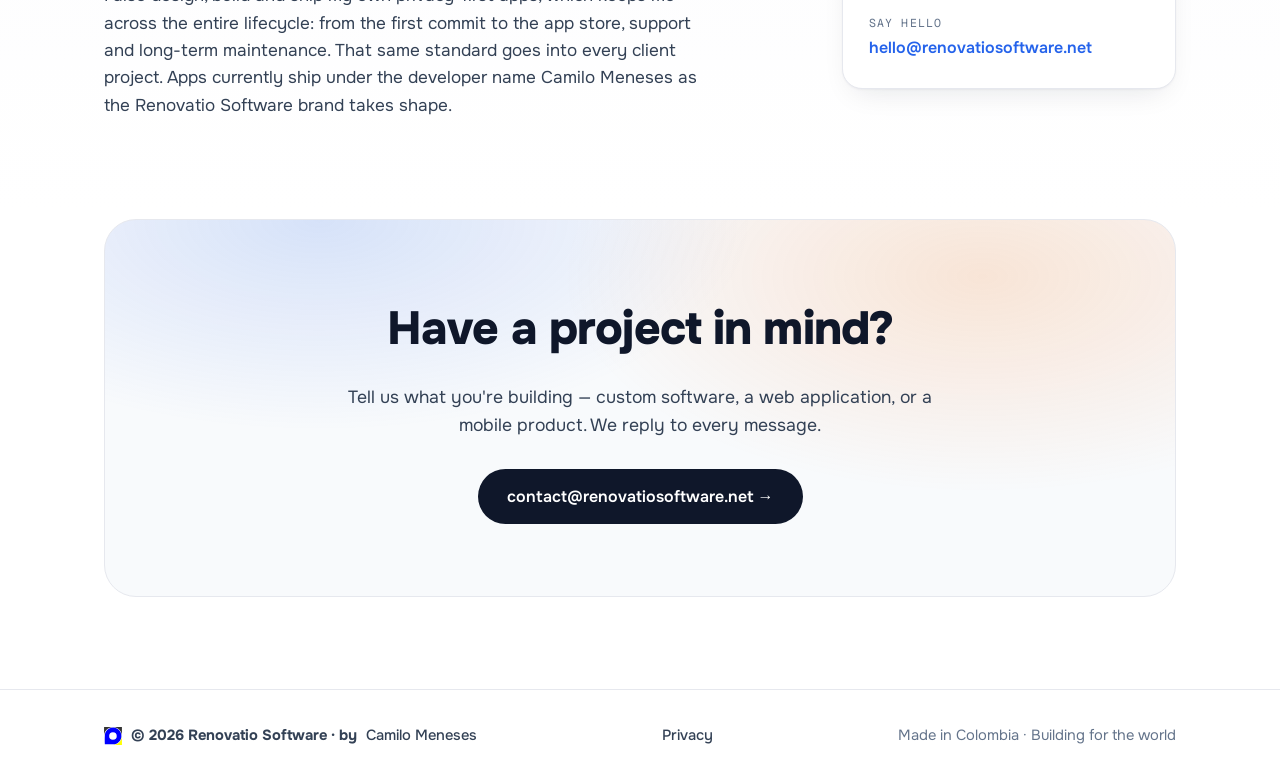
==== commit c9b8ee8d: "navbar: use PNG logo (font-independent) instead of SVG with referenced Onest font" ====
--- a/en/index.html
+++ b/en/index.html
@@ -210,7 +210,7 @@
 <header class="nav">
   <div class="wrap nav-inner">
     <a class="brand" href="#top" aria-label="Renovatio Software home">
-      <img class="brand-logo" src="../assets/renovatio_horizontal_claro.svg" alt="Renovatio Software" />
+      <img class="brand-logo" src="../assets/renovatio_horizontal.png" alt="Renovatio Software" />
     </a>
     <nav class="nav-links">
       <a href="#services">Services</a>
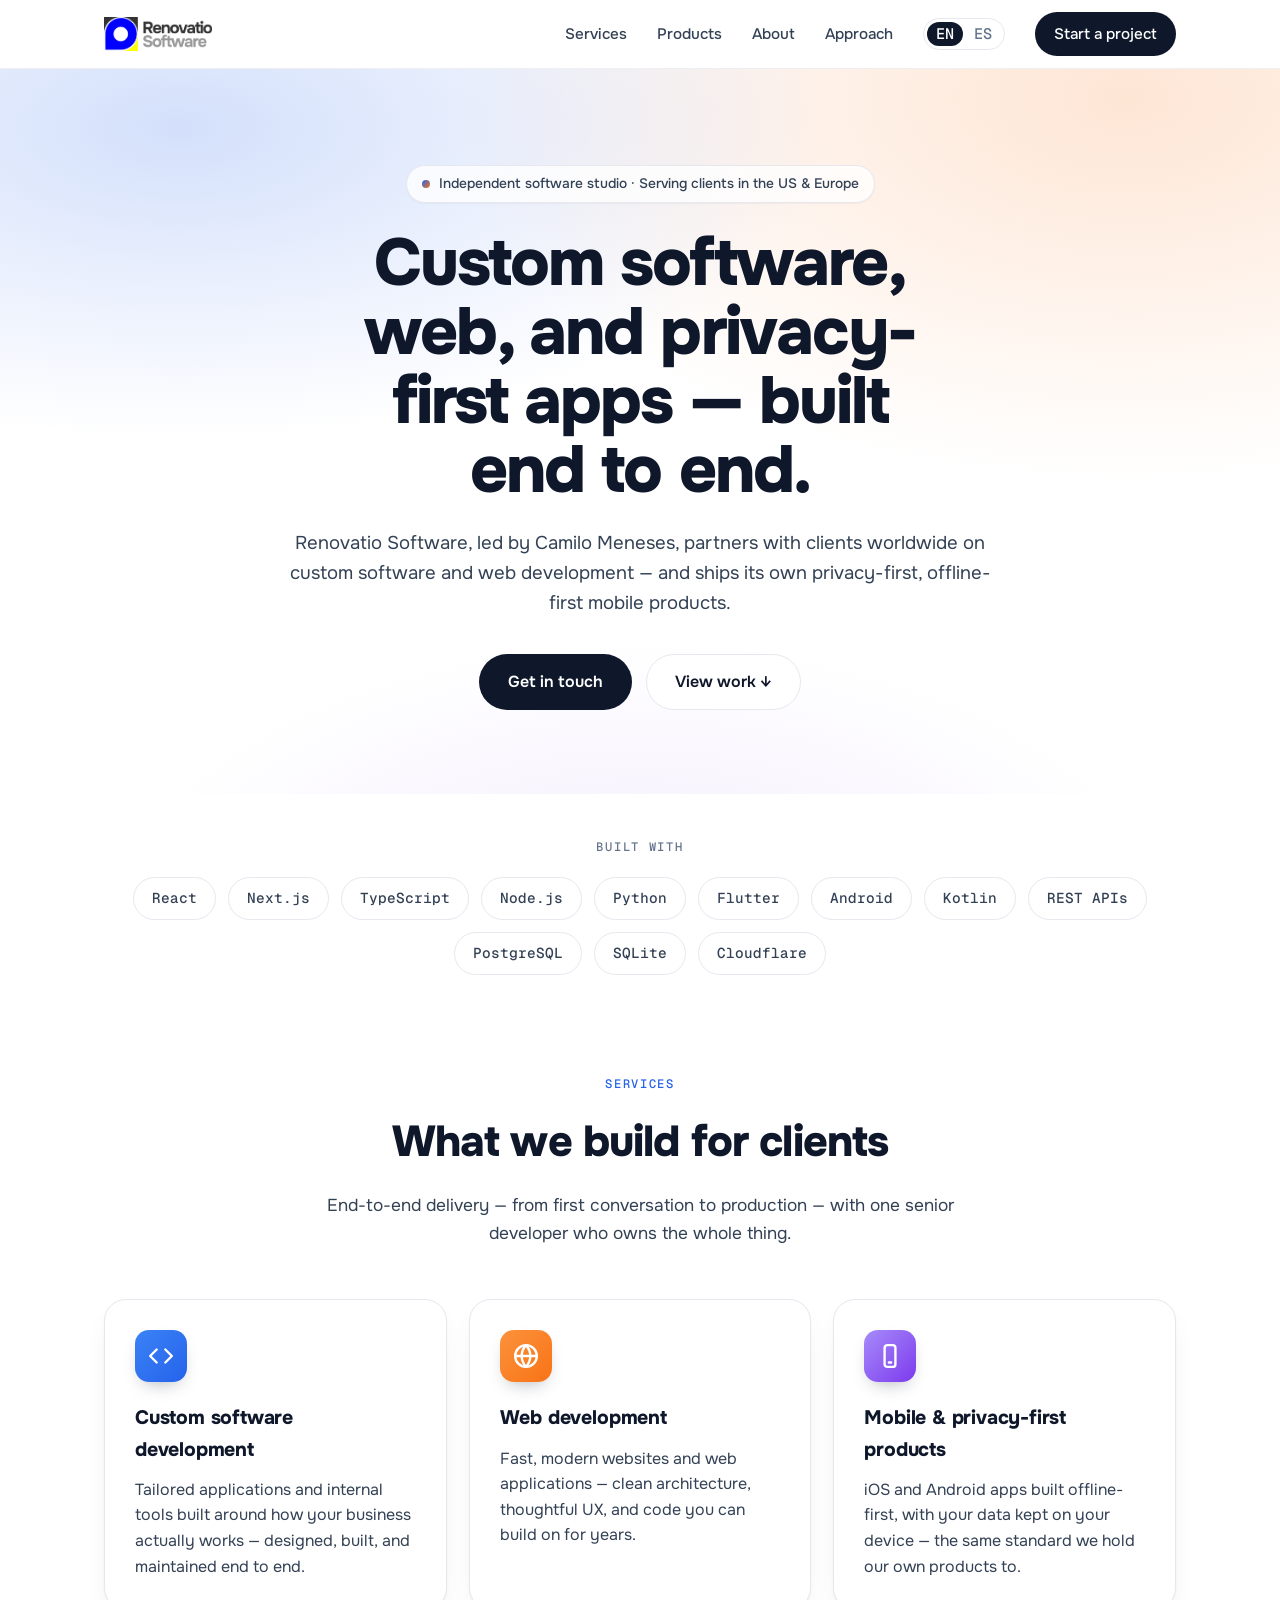
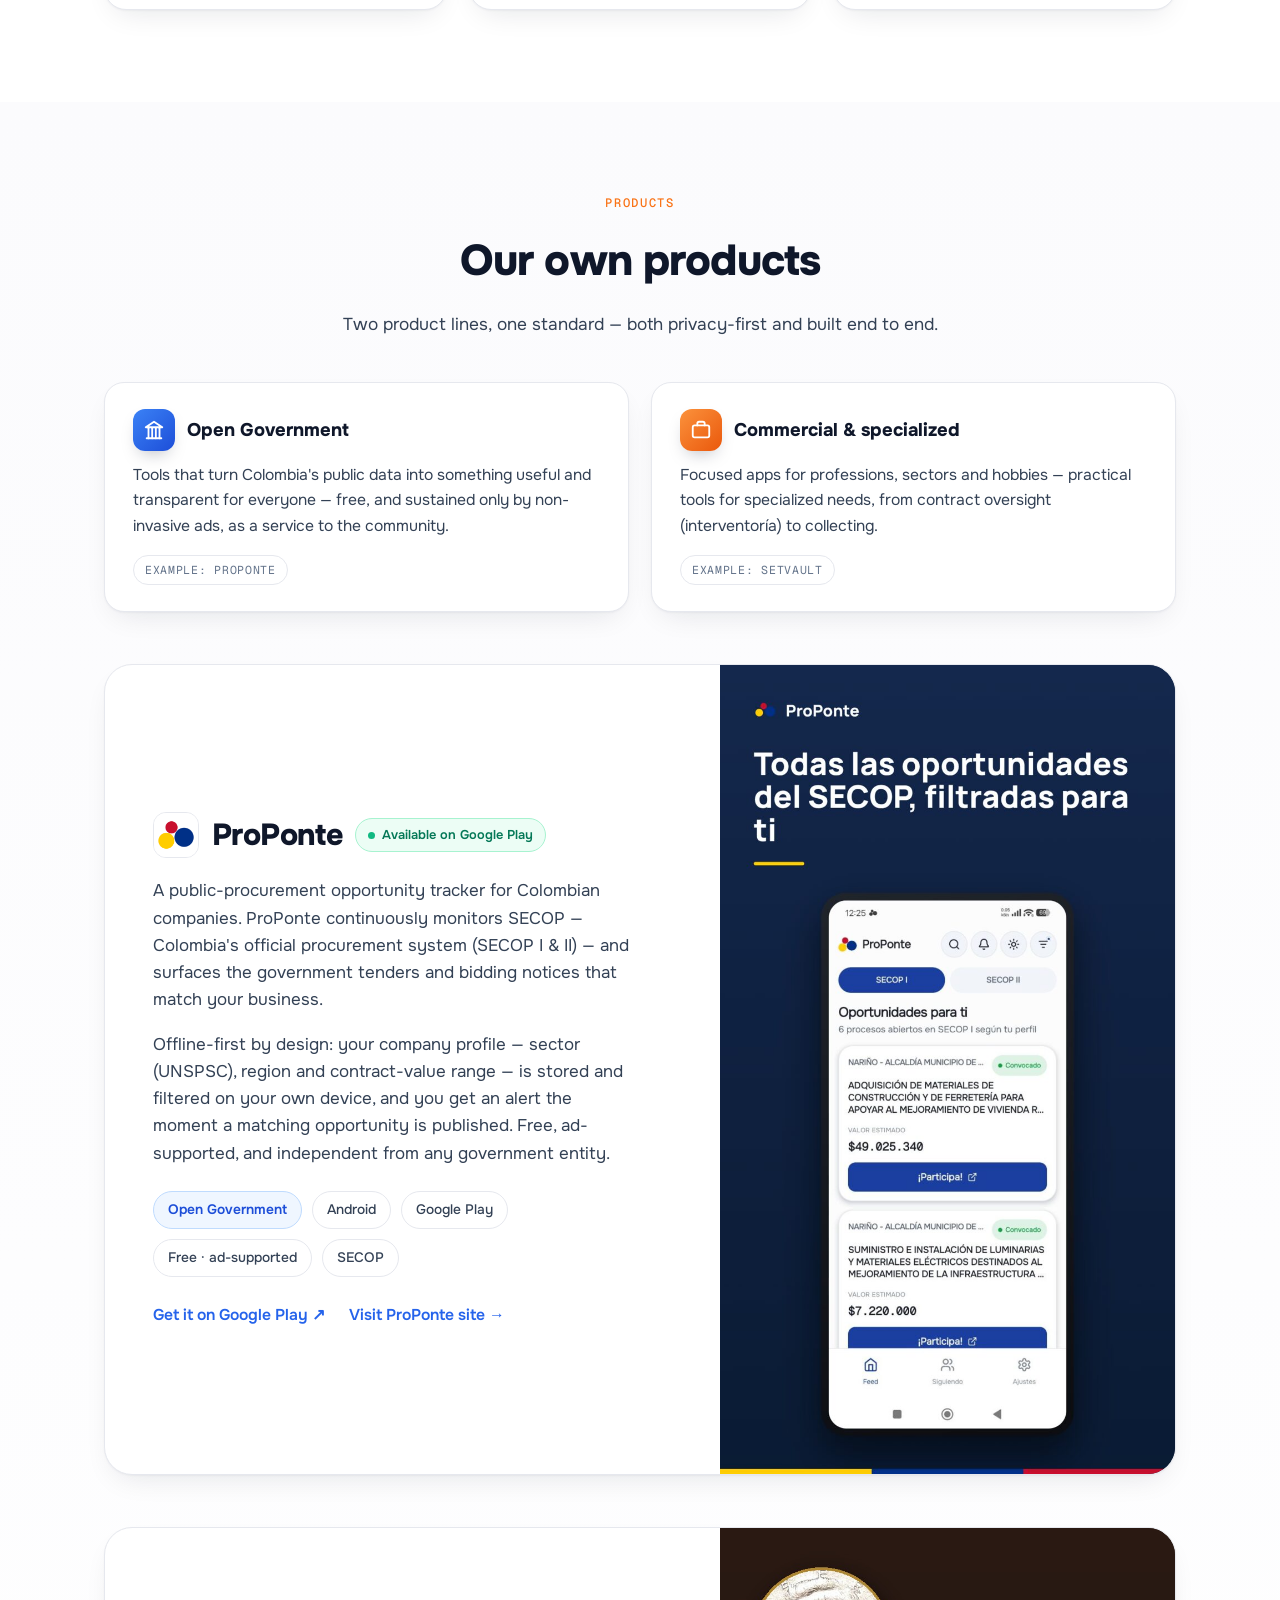
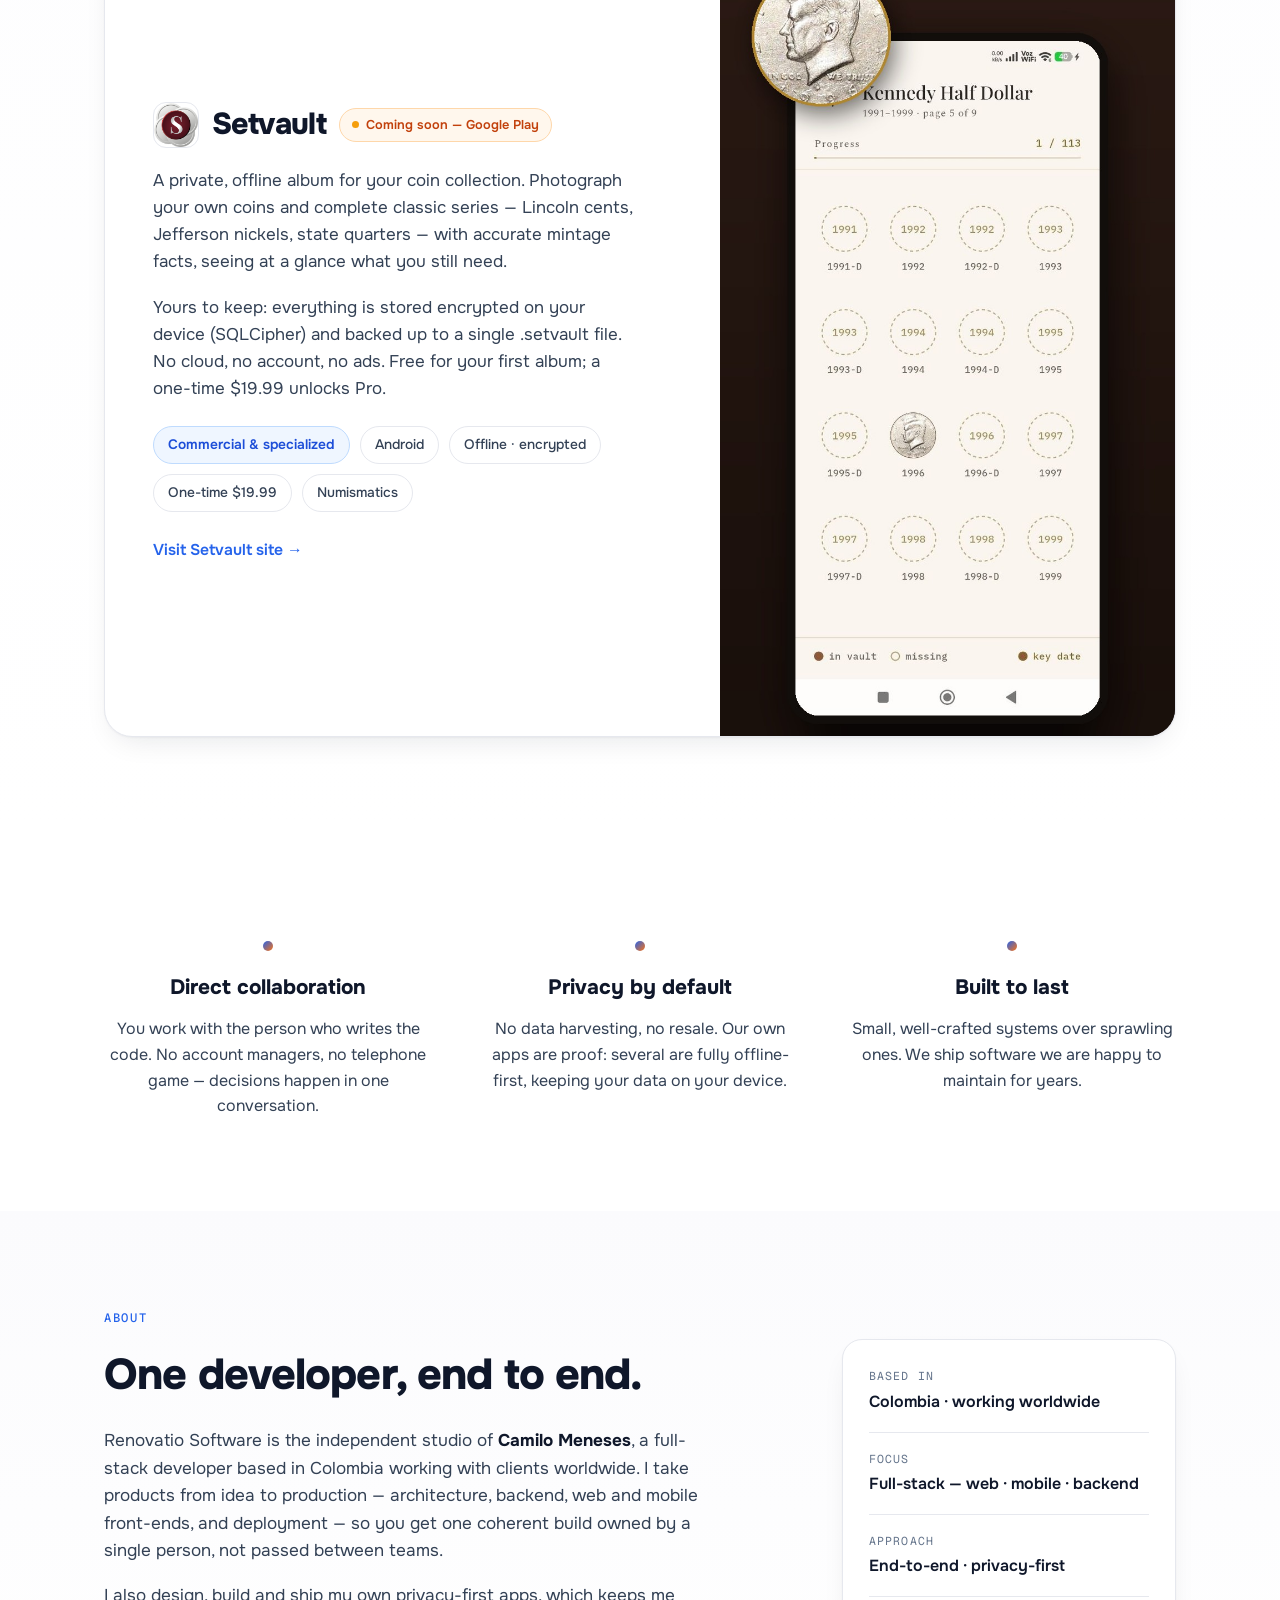
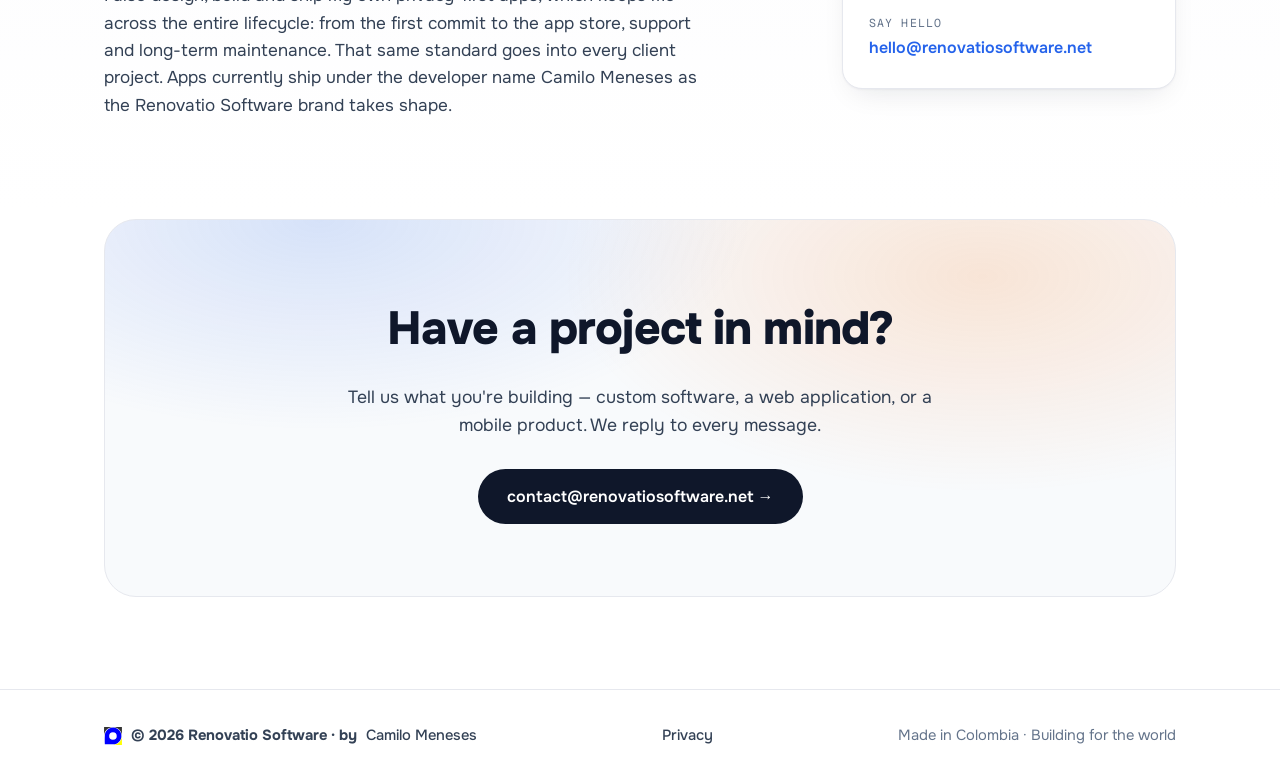
==== commit 9d8357cf: "proponte: app publicada — CTA a Play en el institucional + app-ads.txt ProPonte se publicó en Produc" ====
--- a/en/index.html
+++ b/en/index.html
@@ -327,7 +327,7 @@
         <div class="product-head">
           <img class="app-icon" src="../assets/proponte-icon.png" alt="ProPonte app icon" />
           <h3>ProPonte</h3>
-          <span class="badge badge-live"><span class="dot" aria-hidden="true"></span> Live — closed testing</span>
+          <span class="badge badge-live"><span class="dot" aria-hidden="true"></span> Available on Google Play</span>
         </div>
         <p class="desc">A public-procurement opportunity tracker for Colombian companies. ProPonte continuously monitors SECOP — Colombia's official procurement system (SECOP I &amp; II) — and surfaces the government tenders and bidding notices that match your business.</p>
         <p class="desc">Offline-first by design: your company profile — sector (UNSPSC), region and contract-value range — is stored and filtered on your own device, and you get an alert the moment a matching opportunity is published. Free, ad-supported, and independent from any government entity.</p>
@@ -338,7 +338,10 @@
           <span class="tag">Free · ad-supported</span>
           <span class="tag">SECOP</span>
         </div>
-        <a class="product-link" href="../proponte/">Visit ProPonte site →</a>
+        <div style="display:flex;gap:24px;flex-wrap:wrap">
+          <a class="product-link" href="https://play.google.com/store/apps/details?id=co.renovatiosoftware.proponte" rel="noopener">Get it on Google Play ↗</a>
+          <a class="product-link" href="../proponte/">Visit ProPonte site →</a>
+        </div>
       </div>
       <div class="product-media">
         <img src="../assets/proponte-mockup.jpg" alt="ProPonte app showing a feed of public-procurement opportunities from SECOP" loading="lazy" />
@@ -434,5 +437,13 @@
   </div>
 </footer>
 
+<style>img{-webkit-user-drag:none;-khtml-user-drag:none;-moz-user-drag:none;-o-user-drag:none;user-drag:none;-webkit-user-select:none;-moz-user-select:none;user-select:none;-webkit-touch-callout:none}</style>
+<script>
+(function(){
+  function block(e){ if(e.target && e.target.tagName === 'IMG'){ e.preventDefault(); return false; } }
+  document.addEventListener('contextmenu', block);
+  document.addEventListener('dragstart', block);
+})();
+</script>
 </body>
 </html>
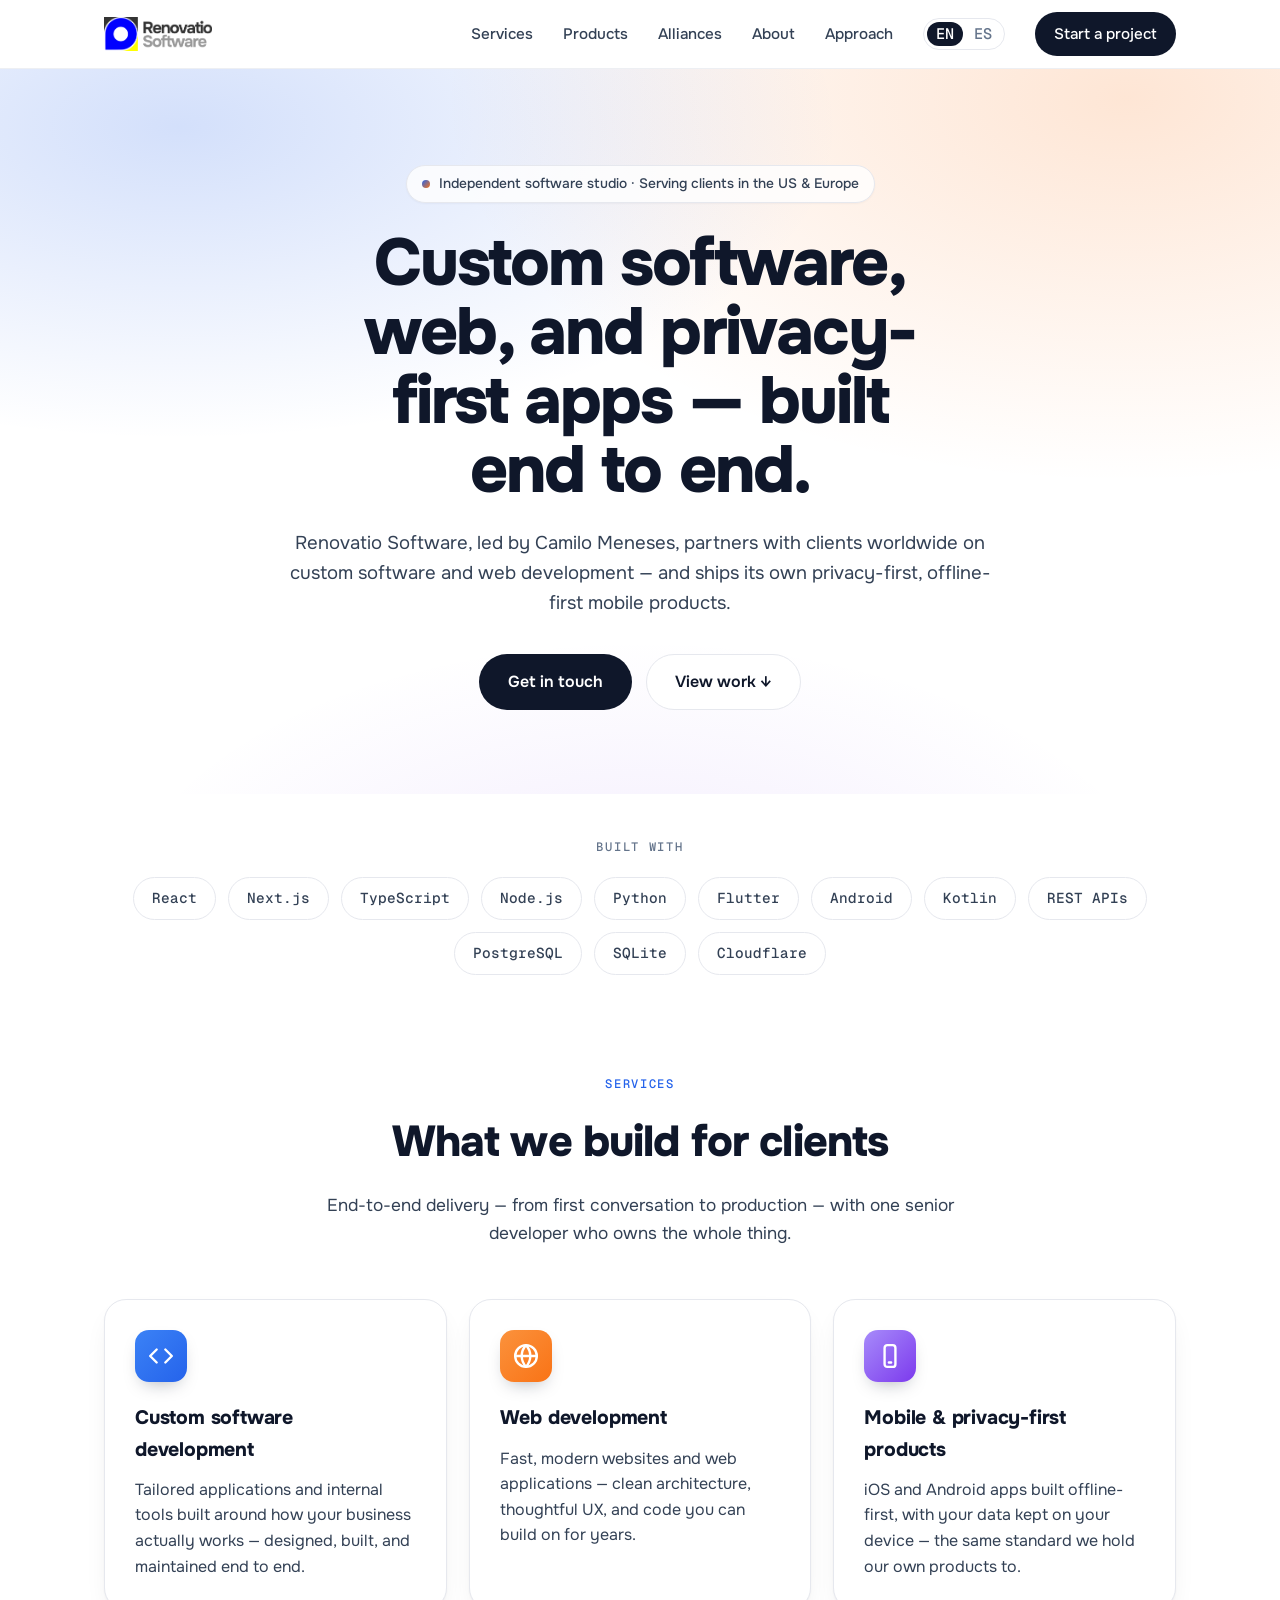
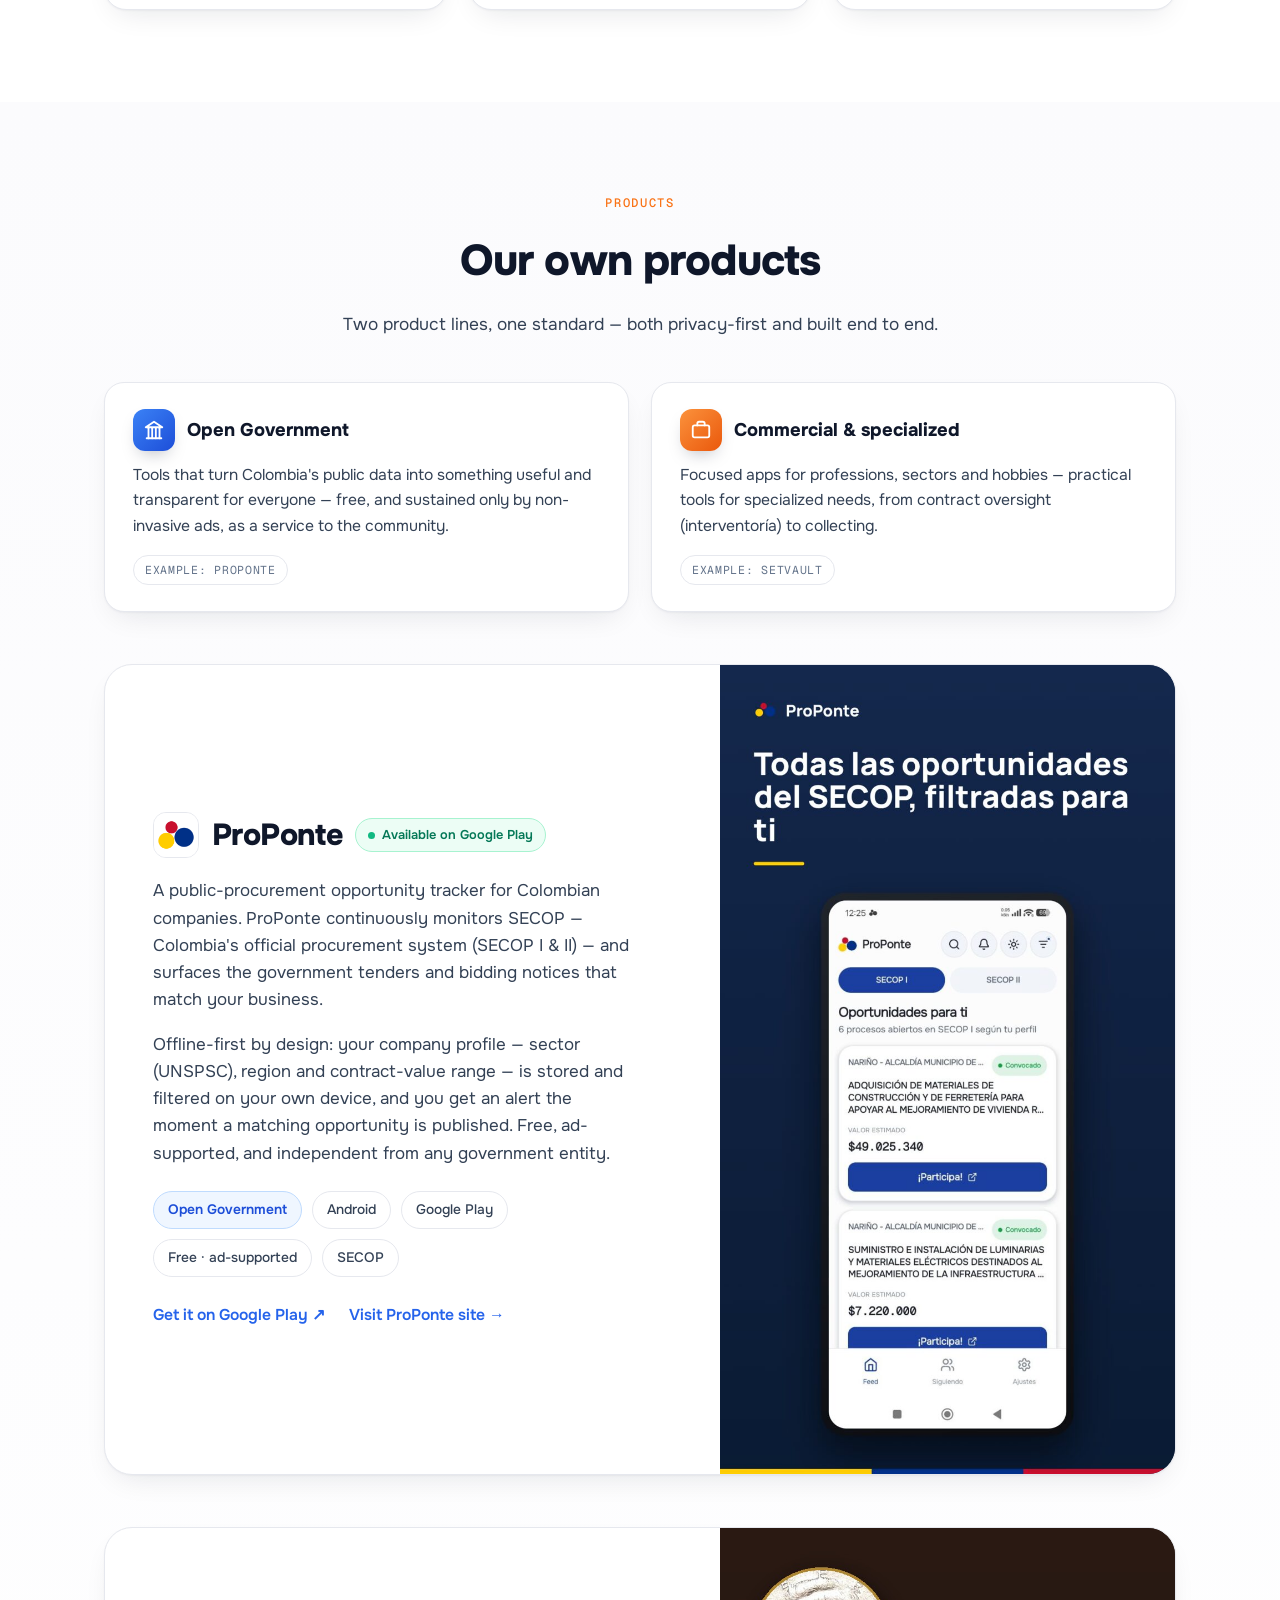
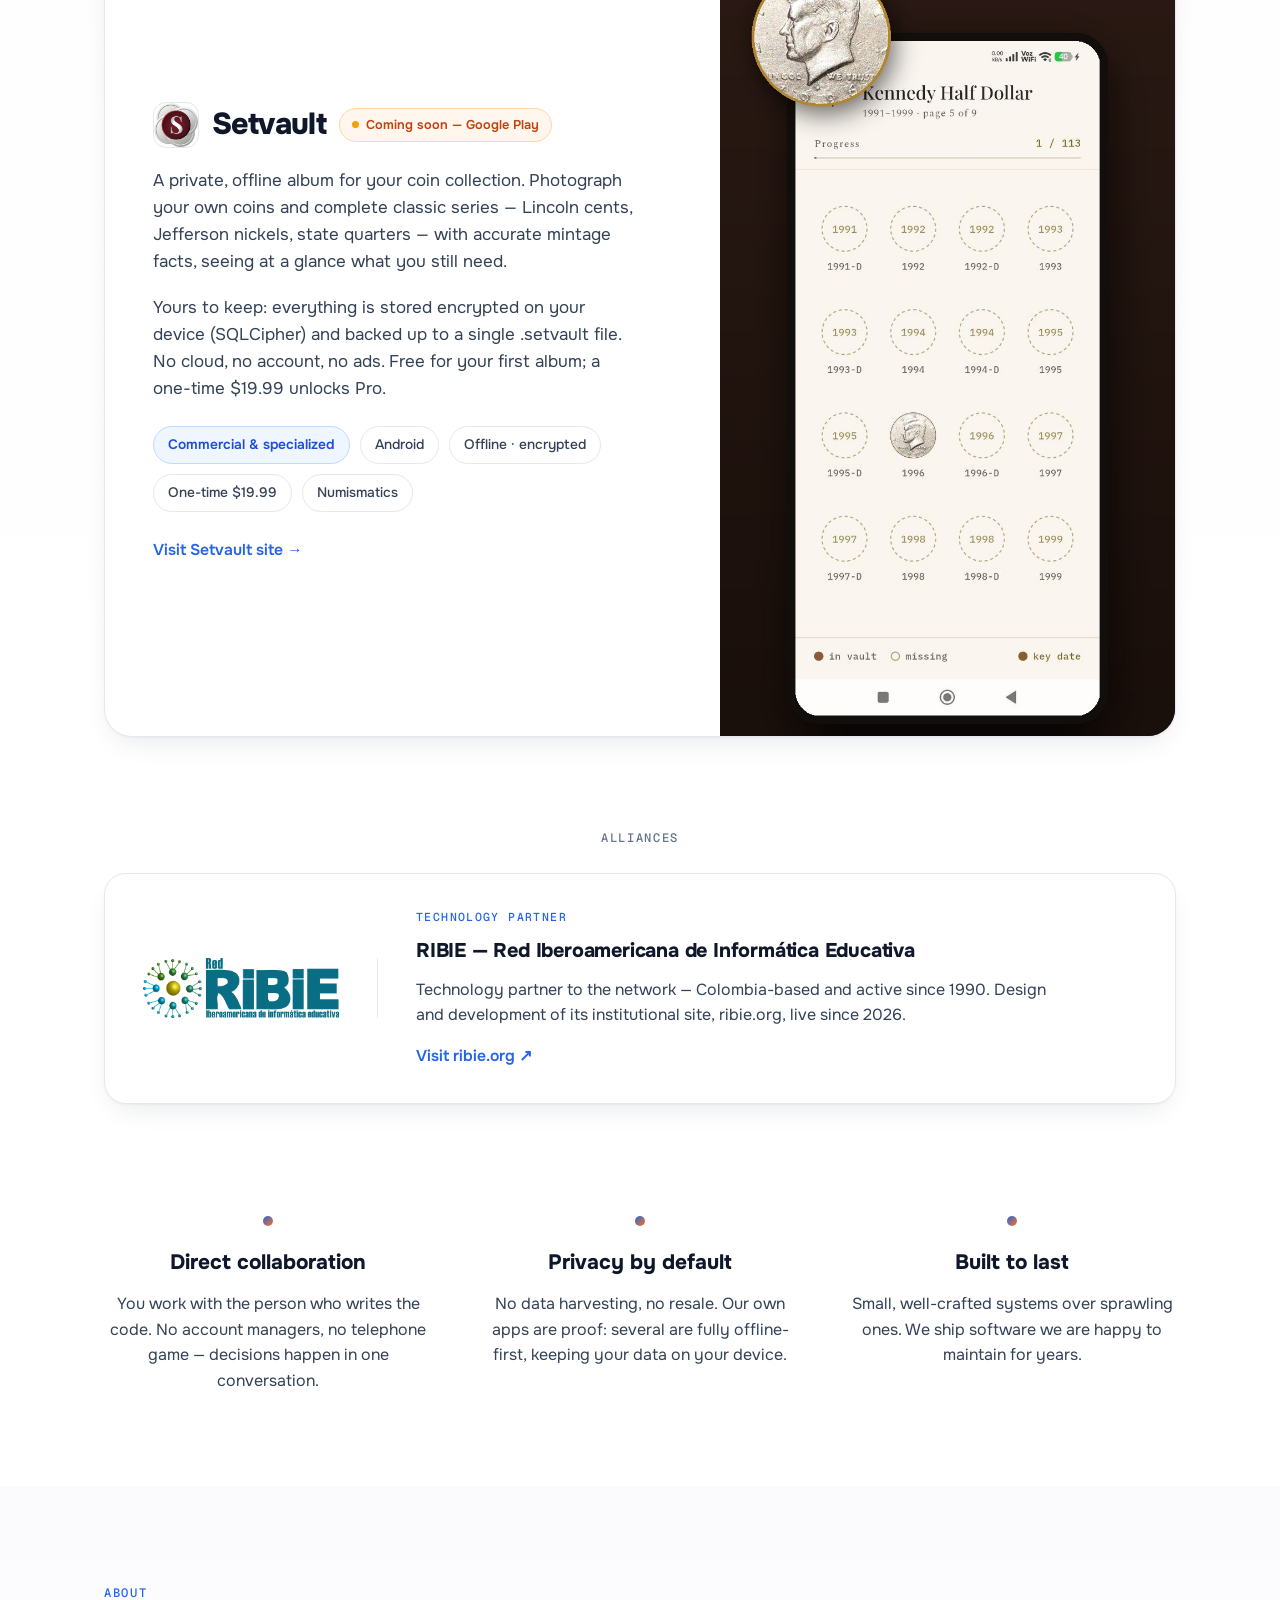
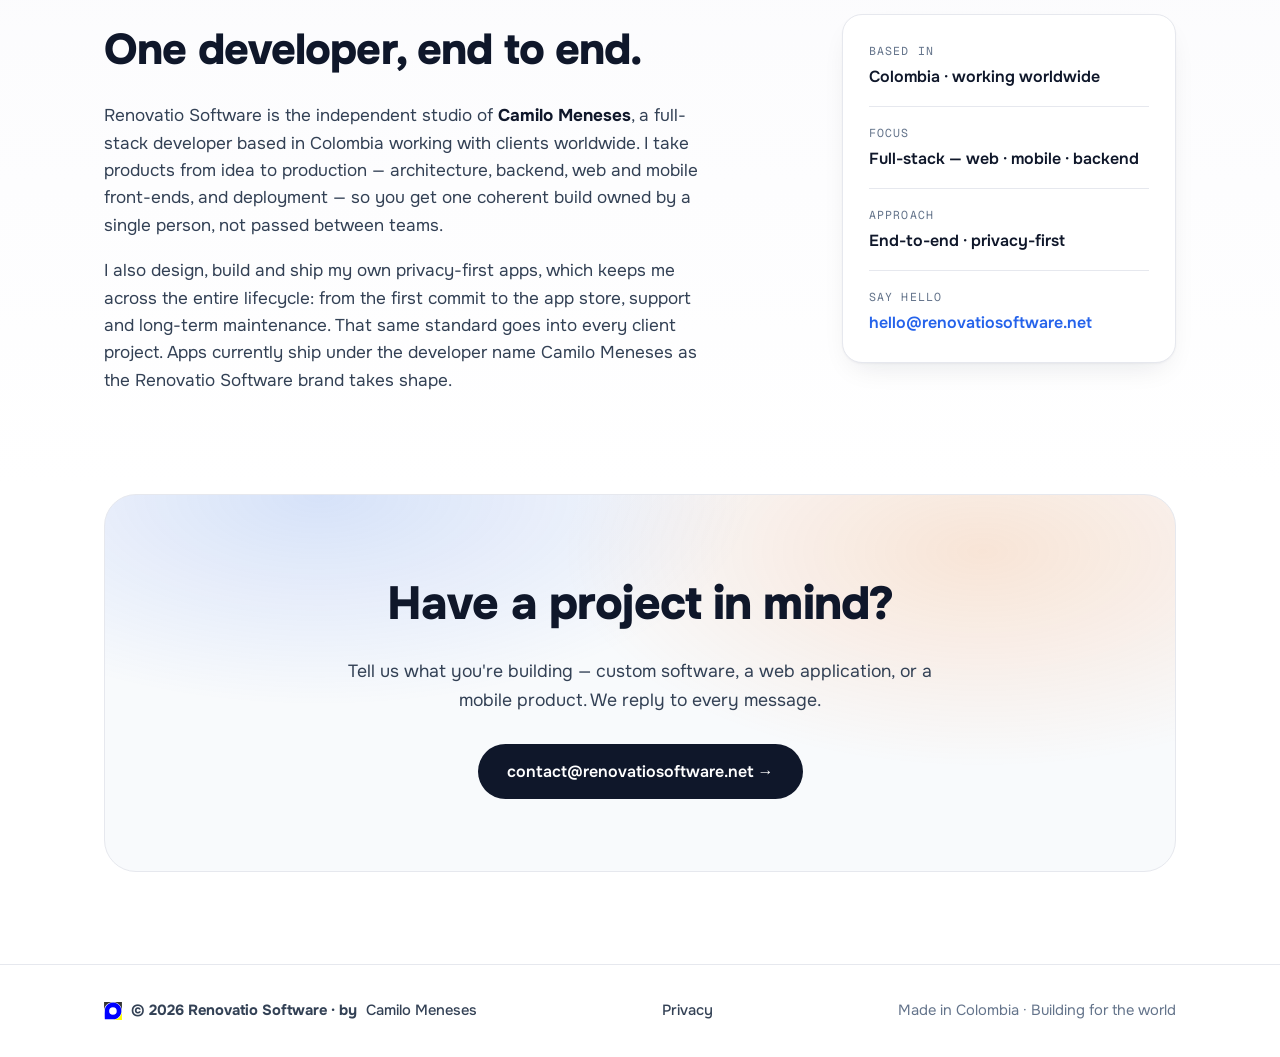
==== commit b4d5815b: "institucional: seccion de alianzas — RIBIE como aliado tecnologico (ES/EN)" ====
--- a/en/index.html
+++ b/en/index.html
@@ -140,6 +140,23 @@
   .tag-cat{color:#1d4ed8;background:#eff6ff;border-color:#bfdbfe;font-weight:600}
   @media (max-width:760px){.lines{grid-template-columns:1fr}}
 
+  /* ---------- Alliances ---------- */
+  .alliance{padding:0}
+  .alliance .eyebrow{color:var(--muted);text-align:center;display:block}
+  .alliance-card{display:grid;grid-template-columns:auto 1fr;align-items:center;gap:38px;margin-top:24px;
+    background:#fff;border:1px solid var(--line);border-radius:var(--radius);padding:34px 38px;box-shadow:var(--shadow)}
+  .alliance-logo{padding-right:38px;border-right:1px solid var(--line)}
+  .alliance-logo img{width:196px;height:auto;display:block}
+  .alliance-role{font-family:var(--mono);font-size:.72rem;font-weight:500;letter-spacing:.12em;text-transform:uppercase;color:var(--blue)}
+  .alliance-body h3{font-size:1.24rem;font-weight:750;letter-spacing:-.01em;margin-top:9px}
+  .alliance-body p{margin-top:10px;color:var(--ink-soft);font-size:1rem;max-width:60ch}
+  .alliance-body .product-link{margin-top:16px}
+  @media (max-width:760px){
+    .alliance-card{grid-template-columns:1fr;gap:24px;padding:28px}
+    .alliance-logo{padding:0 0 24px;border-right:0;border-bottom:1px solid var(--line)}
+    .alliance-logo img{width:168px}
+  }
+
   /* ---------- Approach ---------- */
   .values{display:grid;grid-template-columns:repeat(3,1fr);gap:44px;margin-top:20px;text-align:center}
   .value .vdot{width:10px;height:10px;border-radius:50%;margin:0 auto 20px;background:linear-gradient(135deg,var(--blue),var(--orange))}
@@ -215,6 +232,7 @@
     <nav class="nav-links">
       <a href="#services">Services</a>
       <a href="#products">Products</a>
+      <a href="#alliances">Alliances</a>
       <a href="#about">About</a>
       <a href="#approach">Approach</a>
       <span class="lang" aria-label="Language">
@@ -374,6 +392,24 @@
   </div>
 </section>
 
+<!-- ===================== ALLIANCES ===================== -->
+<section class="section alliance" id="alliances">
+  <div class="wrap">
+    <div class="eyebrow">Alliances</div>
+    <div class="alliance-card">
+      <div class="alliance-logo">
+        <img src="../assets/ribie-logo.png" alt="RIBIE — Red Iberoamericana de Informática Educativa" loading="lazy" />
+      </div>
+      <div class="alliance-body">
+        <div class="alliance-role">Technology partner</div>
+        <h3>RIBIE — Red Iberoamericana de Informática Educativa</h3>
+        <p>Technology partner to the network — Colombia-based and active since 1990. Design and development of its institutional site, ribie.org, live since 2026.</p>
+        <a class="product-link" href="https://ribie.org" target="_blank" rel="noopener">Visit ribie.org ↗</a>
+      </div>
+    </div>
+  </div>
+</section>
+
 <!-- ===================== APPROACH ===================== -->
 <section class="section" id="approach">
   <div class="wrap">
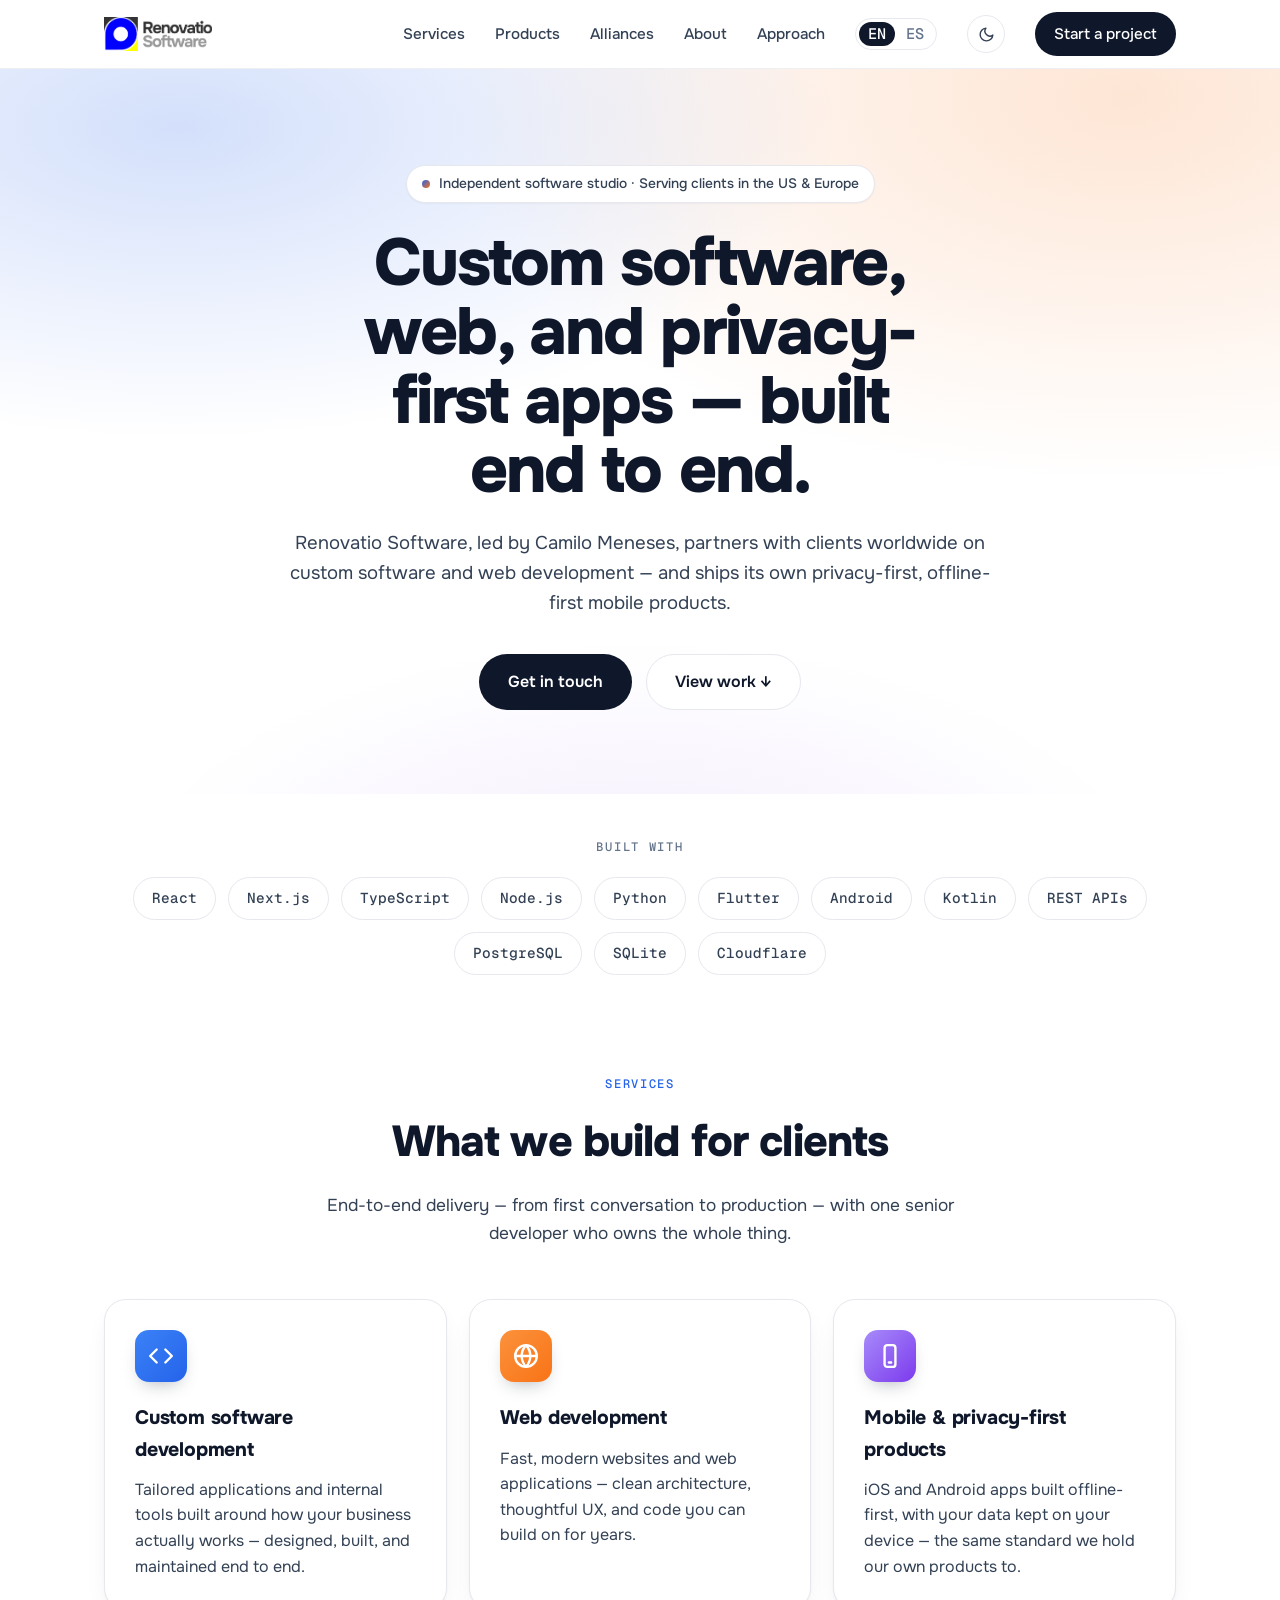
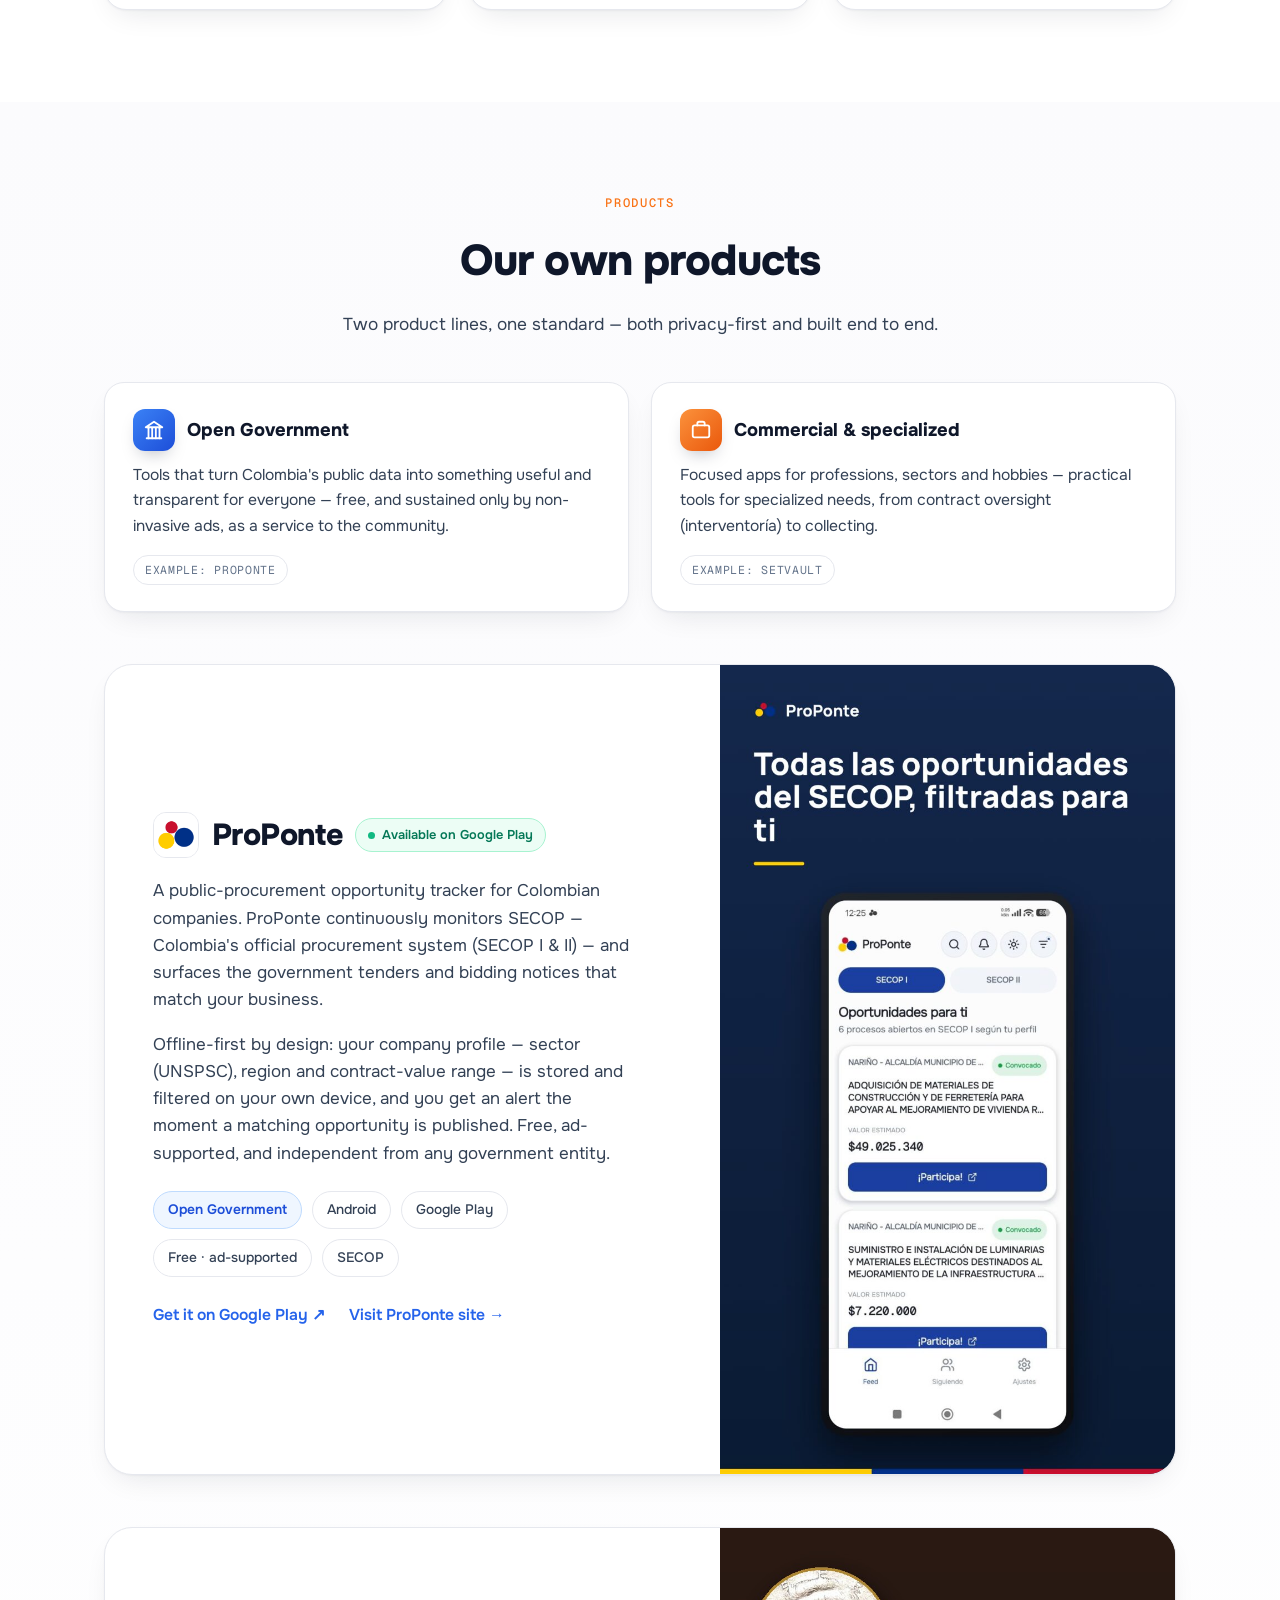
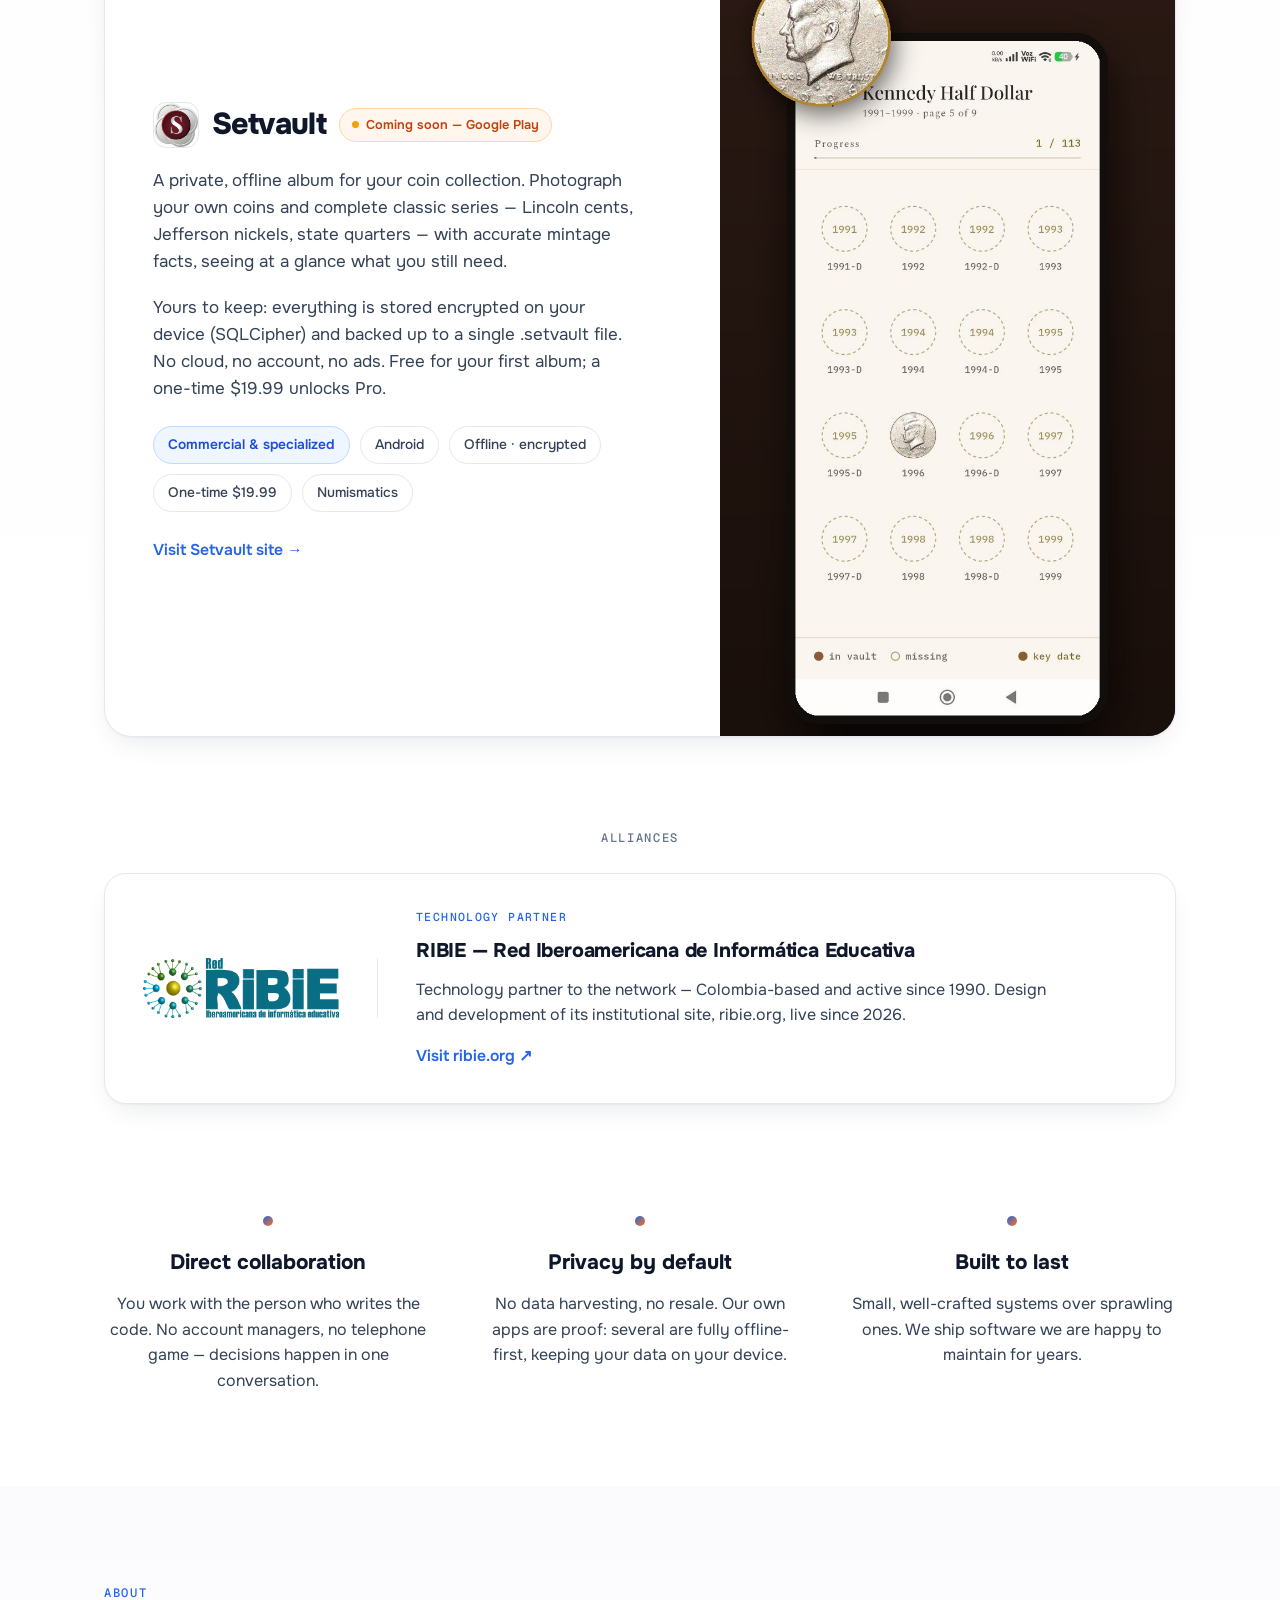
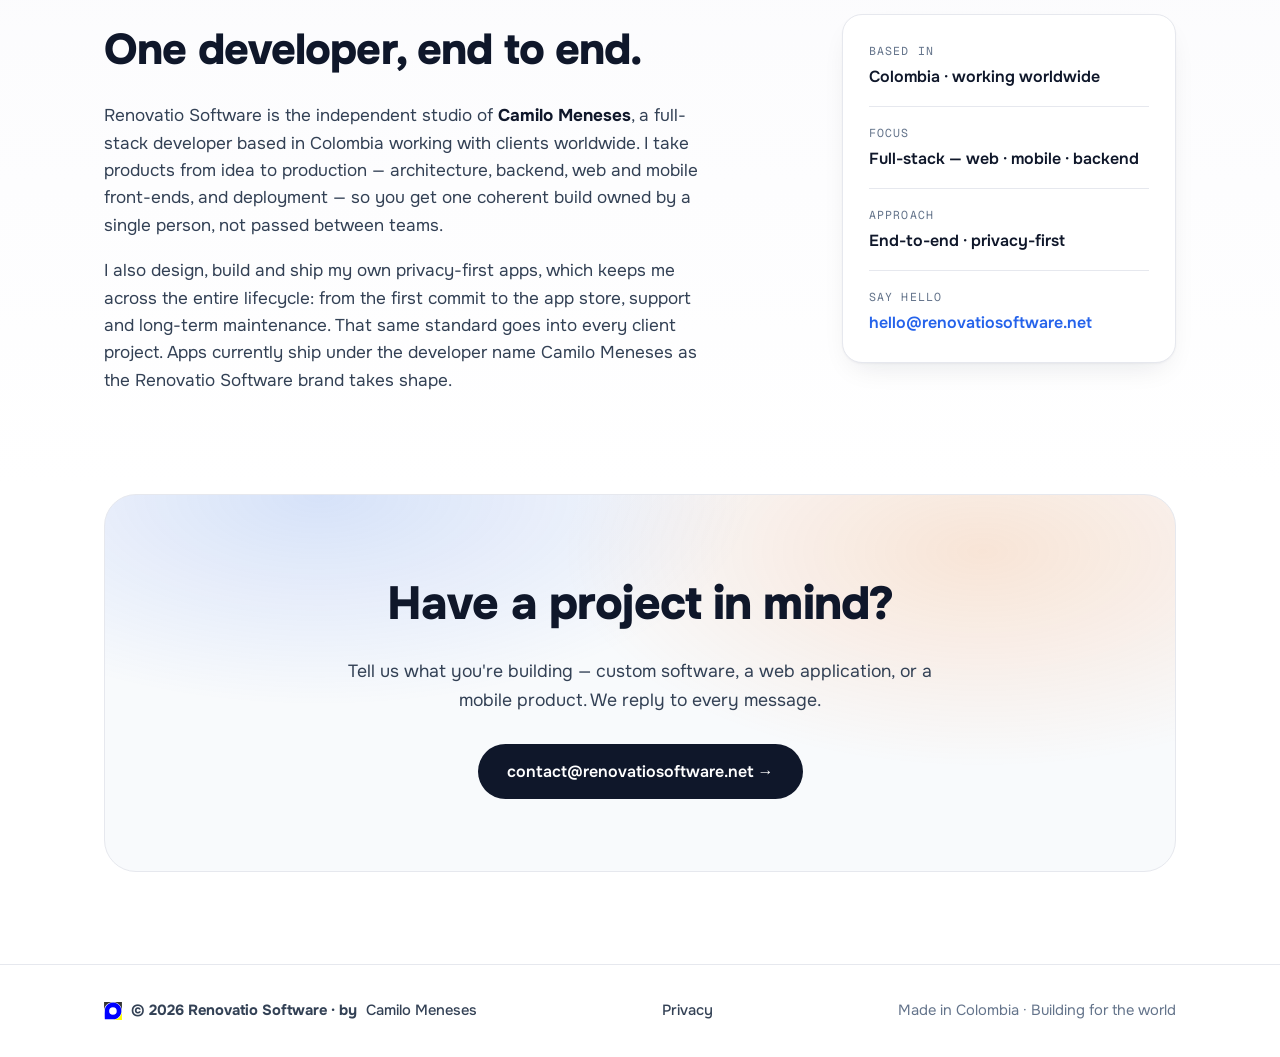
==== commit 5de89add: "institucional: tema oscuro con toggle en el home (ES/EN) Paleta azul-noche templado: neutros tintado" ====
--- a/en/index.html
+++ b/en/index.html
@@ -3,6 +3,11 @@
 <head>
 <meta charset="UTF-8" />
 <meta name="viewport" content="width=device-width, initial-scale=1.0" />
+<meta name="color-scheme" content="light dark" />
+<script>
+/* Resolve the theme before first paint: without this there is a white flash. */
+(function(){try{var t=localStorage.getItem('rs-theme');if(t!=='light'&&t!=='dark'){t=window.matchMedia('(prefers-color-scheme: dark)').matches?'dark':'light'}document.documentElement.setAttribute('data-theme',t)}catch(e){}})();
+</script>
 <title>Renovatio Software — Custom software, web & privacy-first apps</title>
 <meta name="description" content="Renovatio Software, led by Camilo Meneses, is an independent studio building custom software, web applications, and privacy-first mobile products for clients worldwide." />
 <link rel="icon" type="image/svg+xml" href="../assets/renovatio_icon.svg" />
@@ -25,19 +30,65 @@
 <style>
   @font-face{font-family:'Onest';font-style:normal;font-weight:400 800;font-display:swap;src:url(../assets/fonts/onest.woff2) format('woff2')}
   @font-face{font-family:'Geist Mono';font-style:normal;font-weight:400 600;font-display:swap;src:url(../assets/fonts/geistmono.woff2) format('woff2')}
+  /* ---------- Light theme (base) ---------- */
   :root{
-    --ink:#0f172a;
-    --ink-soft:#334155;
-    --muted:#64748b;
-    --line:#e6e8ee;
-    --bg:#ffffff;
-    --blue:#2563eb;
-    --orange:#f97316;
-    --violet:#7c3aed;
-    --radius:22px;
+    color-scheme:light;
+    --ink:#0f172a;--ink-soft:#334155;--muted:#64748b;--line:#e6e8ee;--line-strong:#cbd5e1;
+    --bg:#ffffff;--surface:#ffffff;--panel:#f8fafc;--band-top:#fbfbfd;--band-bottom:#ffffff;
+    --nav-bg:rgba(255,255,255,.72);--nav-line:rgba(230,232,238,.7);--btn-fg:#ffffff;
+    --blue:#2563eb;--orange:#f97316;--violet:#7c3aed;--radius:22px;
+    --glow-blue:rgba(37,99,235,.20);--glow-orange:rgba(249,115,22,.18);--glow-violet:rgba(124,58,237,.10);
+    --panel-blue:rgba(37,99,235,.16);--panel-orange:rgba(249,115,22,.16);
+    --ok-bg:#ecfdf5;--ok-fg:#047857;--ok-line:#a7f3d0;--ok-dot:#10b981;
+    --warn-bg:#fff7ed;--warn-fg:#c2410c;--warn-line:#fed7aa;--warn-dot:#f59e0b;
+    --cat-bg:#eff6ff;--cat-fg:#1d4ed8;--cat-line:#bfdbfe;
     --shadow:0 1px 2px rgba(15,23,42,.04), 0 12px 30px -12px rgba(15,23,42,.12);
+    --shadow-lift:0 1px 2px rgba(15,23,42,.04),0 22px 46px -20px rgba(15,23,42,.22);
     --font:'Onest',-apple-system,BlinkMacSystemFont,"Segoe UI",Roboto,Helvetica,Arial,"Apple Color Emoji","Segoe UI Emoji",sans-serif;
     --mono:'Geist Mono',ui-monospace,SFMono-Regular,Menlo,Consolas,monospace;
+  }
+  /* ---------- Dark theme: tempered midnight blue ----------
+     Neutrals tinted toward the brand blue hue (OKLCH H 262.9), never pure black.
+     Both blocks must stay IDENTICAL: @media covers visitors without JS,
+     [data-theme] covers the manual toggle choice. */
+  @media (prefers-color-scheme: dark){
+    :root:not([data-theme="light"]){
+      color-scheme:dark;
+      --ink:#e7ebf3;--ink-soft:#b3bbc9;--muted:#8a93a3;--line:#2b323f;--line-strong:#5a6475;
+      --bg:#0b0f18;--surface:#191f2a;--panel:#121721;--band-top:#0e131d;--band-bottom:#0b0f18;
+      --nav-bg:rgba(11,15,24,.72);--nav-line:rgba(43,50,63,.7);--btn-fg:#0b0f18;
+      --blue:#71a2ff;--orange:#f99549;--violet:#b298f9;
+      --glow-blue:rgba(56,90,190,.30);--glow-orange:rgba(190,90,30,.22);--glow-violet:rgba(110,70,200,.20);
+      --panel-blue:rgba(56,90,190,.24);--panel-orange:rgba(190,90,30,.18);
+      --ok-bg:#223839;--ok-fg:#56d298;--ok-line:#2d584d;--ok-dot:#56d298;
+      --warn-bg:#37332e;--warn-fg:#f2af48;--warn-line:#5e4d34;--warn-dot:#f2af48;
+      --cat-bg:#253148;--cat-fg:#71a2ff;--cat-line:#35496e;
+      --shadow:0 1px 2px rgba(0,0,0,.40), 0 12px 30px -12px rgba(0,0,0,.55);
+      --shadow-lift:0 1px 2px rgba(0,0,0,.40),0 22px 46px -20px rgba(0,0,0,.70);
+    }
+  }
+  :root[data-theme="dark"]{
+    color-scheme:dark;
+    --ink:#e7ebf3;--ink-soft:#b3bbc9;--muted:#8a93a3;--line:#2b323f;--line-strong:#5a6475;
+    --bg:#0b0f18;--surface:#191f2a;--panel:#121721;--band-top:#0e131d;--band-bottom:#0b0f18;
+    --nav-bg:rgba(11,15,24,.72);--nav-line:rgba(43,50,63,.7);--btn-fg:#0b0f18;
+    --blue:#71a2ff;--orange:#f99549;--violet:#b298f9;
+    --glow-blue:rgba(56,90,190,.30);--glow-orange:rgba(190,90,30,.22);--glow-violet:rgba(110,70,200,.20);
+    --panel-blue:rgba(56,90,190,.24);--panel-orange:rgba(190,90,30,.18);
+    --ok-bg:#223839;--ok-fg:#56d298;--ok-line:#2d584d;--ok-dot:#56d298;
+    --warn-bg:#37332e;--warn-fg:#f2af48;--warn-line:#5e4d34;--warn-dot:#f2af48;
+    --cat-bg:#253148;--cat-fg:#71a2ff;--cat-line:#35496e;
+    --shadow:0 1px 2px rgba(0,0,0,.40), 0 12px 30px -12px rgba(0,0,0,.55);
+    --shadow-lift:0 1px 2px rgba(0,0,0,.40),0 22px 46px -20px rgba(0,0,0,.70);
+  }
+  /* Theme-dependent assets (nav logo, footer icon, partner logo) */
+  img.only-light{display:block}
+  img.only-dark{display:none}
+  :root[data-theme="dark"] img.only-light{display:none}
+  :root[data-theme="dark"] img.only-dark{display:block}
+  @media (prefers-color-scheme: dark){
+    :root:not([data-theme="light"]) img.only-light{display:none}
+    :root:not([data-theme="light"]) img.only-dark{display:block}
   }
   *{box-sizing:border-box;margin:0;padding:0}
   html{scroll-behavior:smooth}
@@ -51,7 +102,7 @@
   .eyebrow{font-family:var(--mono);font-size:.76rem;font-weight:500;letter-spacing:.14em;text-transform:uppercase}
 
   /* ---------- Header ---------- */
-  header.nav{position:sticky;top:0;z-index:50;backdrop-filter:saturate(160%) blur(12px);background:rgba(255,255,255,.72);border-bottom:1px solid rgba(230,232,238,.7)}
+  header.nav{position:sticky;top:0;z-index:50;backdrop-filter:saturate(160%) blur(12px);background:var(--nav-bg);border-bottom:1px solid var(--nav-line)}
   .nav-inner{display:flex;align-items:center;justify-content:space-between;height:68px}
   .brand{display:flex;align-items:center;gap:11px;font-weight:800;font-size:1.06rem;letter-spacing:-.01em}
   .brand-logo{height:34px;width:auto;display:block}
@@ -59,25 +110,40 @@
   .nav-links a{color:var(--ink-soft);font-weight:500;font-size:.95rem}
   .nav-links a:hover{color:var(--ink)}
   .btn{display:inline-flex;align-items:center;justify-content:center;gap:8px;font-weight:600;font-size:.95rem;border-radius:999px;padding:11px 22px;border:1px solid transparent;cursor:pointer;transition:transform .15s ease, box-shadow .15s ease, background .15s ease}
-  .btn-dark{background:var(--ink);color:#fff}
+  .btn-dark{background:var(--ink);color:var(--btn-fg)}
   .btn-dark:hover{transform:translateY(-1px);box-shadow:0 10px 24px -10px rgba(15,23,42,.6)}
-  .btn-ghost{background:#fff;color:var(--ink);border-color:var(--line)}
-  .btn-ghost:hover{border-color:#cbd5e1;transform:translateY(-1px)}
+  .btn-ghost{background:var(--surface);color:var(--ink);border-color:var(--line)}
+  .btn-ghost:hover{border-color:var(--line-strong);transform:translateY(-1px)}
   .nav .btn{padding:9px 18px;white-space:nowrap}
-  .nav-links a.cta-nav{display:inline-flex;color:#fff}
+  .nav-links a.cta-nav{display:inline-flex;color:var(--btn-fg)}
   .lang{display:inline-flex;gap:2px;border:1px solid var(--line);border-radius:999px;padding:3px;font-family:var(--mono);font-size:.75rem}
   .lang a{padding:4px 9px;border-radius:999px;color:var(--muted);line-height:1}
   .lang a:hover{color:var(--ink)}
-  .lang a.lang-on{background:var(--ink);color:#fff}
+  .lang a.lang-on{background:var(--ink);color:var(--btn-fg)}
+
+  .theme-toggle{display:inline-flex;align-items:center;justify-content:center;width:38px;height:38px;flex:none;
+    padding:0;border:1px solid var(--line);border-radius:999px;background:var(--surface);color:var(--ink-soft);
+    cursor:pointer;transition:color .15s ease, border-color .15s ease}
+  .theme-toggle:hover{color:var(--ink);border-color:var(--line-strong)}
+  .theme-toggle:focus-visible{outline:2px solid var(--blue);outline-offset:2px}
+  .theme-toggle svg{width:17px;height:17px;display:block}
+  .theme-toggle .ic-sun{display:none}
+  :root[data-theme="dark"] .theme-toggle .ic-sun{display:block}
+  :root[data-theme="dark"] .theme-toggle .ic-moon{display:none}
+  @media (prefers-color-scheme: dark){
+    :root:not([data-theme="light"]) .theme-toggle .ic-sun{display:block}
+    :root:not([data-theme="light"]) .theme-toggle .ic-moon{display:none}
+  }
+
 
   /* ---------- Hero ---------- */
   .hero{text-align:center;overflow:hidden;padding:96px 0 84px;
     background:
-      radial-gradient(1100px 520px at 14% 8%, rgba(37,99,235,.20), transparent 60%),
-      radial-gradient(1100px 620px at 88% 4%, rgba(249,115,22,.18), transparent 62%),
-      radial-gradient(900px 500px at 50% 120%, rgba(124,58,237,.10), transparent 60%),
-      #ffffff}
-  .pill{display:inline-flex;align-items:center;gap:9px;background:rgba(255,255,255,.8);border:1px solid var(--line);padding:7px 15px;border-radius:999px;font-size:.86rem;color:var(--ink-soft);font-weight:500;box-shadow:0 1px 2px rgba(15,23,42,.04)}
+      radial-gradient(1100px 520px at 14% 8%, var(--glow-blue), transparent 60%),
+      radial-gradient(1100px 620px at 88% 4%, var(--glow-orange), transparent 62%),
+      radial-gradient(900px 500px at 50% 120%, var(--glow-violet), transparent 60%),
+      var(--bg)}
+  .pill{display:inline-flex;align-items:center;gap:9px;background:var(--surface);border:1px solid var(--line);padding:7px 15px;border-radius:999px;font-size:.86rem;color:var(--ink-soft);font-weight:500;box-shadow:0 1px 2px rgba(15,23,42,.04)}
   .pill .dot{width:8px;height:8px;border-radius:50%;background:linear-gradient(135deg,var(--blue),var(--orange))}
   h1{font-size:clamp(2.4rem,6vw,4.15rem);line-height:1.04;font-weight:800;letter-spacing:-.03em;margin:26px auto 0;max-width:14ch}
   .hero p.lead{margin:24px auto 0;max-width:60ch;font-size:1.16rem;color:var(--ink-soft)}
@@ -88,7 +154,7 @@
   .builtwith{padding:44px 0 8px;text-align:center}
   .builtwith .eyebrow{color:var(--muted)}
   .stack{display:flex;flex-wrap:wrap;gap:12px;justify-content:center;margin-top:20px}
-  .chip{border:1px solid var(--line);background:#fff;border-radius:999px;padding:9px 18px;font-weight:500;font-size:.9rem;color:var(--ink-soft);font-family:var(--mono)}
+  .chip{border:1px solid var(--line);background:var(--surface);border-radius:999px;padding:9px 18px;font-weight:500;font-size:.9rem;color:var(--ink-soft);font-family:var(--mono)}
 
   /* ---------- Section shell ---------- */
   .section{padding:92px 0}
@@ -98,8 +164,8 @@
 
   /* ---------- Services ---------- */
   .cards-3{display:grid;grid-template-columns:repeat(3,1fr);gap:22px;margin-top:52px}
-  .card{background:#fff;border:1px solid var(--line);border-radius:var(--radius);padding:30px;box-shadow:var(--shadow);position:relative;transition:transform .18s ease, box-shadow .18s ease}
-  .card:hover{transform:translateY(-3px);box-shadow:0 1px 2px rgba(15,23,42,.04),0 22px 46px -20px rgba(15,23,42,.22)}
+  .card{background:var(--surface);border:1px solid var(--line);border-radius:var(--radius);padding:30px;box-shadow:var(--shadow);position:relative;transition:transform .18s ease, box-shadow .18s ease}
+  .card:hover{transform:translateY(-3px);box-shadow:var(--shadow-lift)}
   .icon-tile{width:52px;height:52px;border-radius:14px;display:flex;align-items:center;justify-content:center;color:#fff;margin-bottom:20px;box-shadow:0 8px 18px -8px rgba(15,23,42,.35)}
   .icon-tile svg{width:26px;height:26px}
   .ic-blue{background:linear-gradient(135deg,#3b82f6,#2563eb)}
@@ -109,26 +175,26 @@
   .card p{margin-top:12px;color:var(--ink-soft);font-size:1rem}
 
   /* ---------- Products ---------- */
-  .products{background:linear-gradient(180deg,#fbfbfd,#ffffff)}
-  .product-card{background:#fff;border:1px solid var(--line);border-radius:28px;box-shadow:var(--shadow);overflow:hidden;margin-top:52px;display:grid;grid-template-columns:1.15fr .85fr;gap:0}
+  .products{background:linear-gradient(180deg,var(--band-top),var(--band-bottom))}
+  .product-card{background:var(--surface);border:1px solid var(--line);border-radius:28px;box-shadow:var(--shadow);overflow:hidden;margin-top:52px;display:grid;grid-template-columns:1.15fr .85fr;gap:0}
   .product-body{padding:48px;display:flex;flex-direction:column;justify-content:center}
   .product-head{display:flex;align-items:center;gap:13px;flex-wrap:wrap}
   .app-icon{width:46px;height:46px;border-radius:13px;border:1px solid var(--line);flex:none}
   .product-head h3{font-size:1.9rem;font-weight:800;letter-spacing:-.02em}
   .badge{display:inline-flex;align-items:center;gap:7px;font-size:.8rem;font-weight:600;padding:6px 12px;border-radius:999px}
-  .badge-live{background:#ecfdf5;color:#047857;border:1px solid #a7f3d0}
-  .badge-live .dot{width:7px;height:7px;border-radius:50%;background:#10b981}
-  .badge-soon{background:#fff7ed;color:#c2410c;border:1px solid #fed7aa}
-  .badge-soon .dot{width:7px;height:7px;border-radius:50%;background:#f59e0b}
+  .badge-live{background:var(--ok-bg);color:var(--ok-fg);border:1px solid var(--ok-line)}
+  .badge-live .dot{width:7px;height:7px;border-radius:50%;background:var(--ok-dot)}
+  .badge-soon{background:var(--warn-bg);color:var(--warn-fg);border:1px solid var(--warn-line)}
+  .badge-soon .dot{width:7px;height:7px;border-radius:50%;background:var(--warn-dot)}
   .product-body p.desc{margin-top:18px;color:var(--ink-soft);font-size:1.06rem;max-width:44ch}
   .tags{display:flex;flex-wrap:wrap;gap:10px;margin-top:24px}
-  .tag{border:1px solid var(--line);background:#fff;border-radius:999px;padding:7px 14px;font-size:.86rem;font-weight:500;color:var(--ink-soft)}
+  .tag{border:1px solid var(--line);background:var(--surface);border-radius:999px;padding:7px 14px;font-size:.86rem;font-weight:500;color:var(--ink-soft)}
   .product-link{display:inline-flex;align-items:center;gap:6px;margin-top:26px;font-weight:600;font-size:.98rem;color:var(--blue)}
   .product-link:hover{gap:9px}
   .product-media{background:linear-gradient(160deg,#14284d,#0c1a34);display:flex;align-items:flex-end;justify-content:center;position:relative;overflow:hidden}
   .product-media img{width:100%;height:100%;object-fit:cover;object-position:top center;display:block}
   .lines{display:grid;grid-template-columns:1fr 1fr;gap:22px;margin-top:44px}
-  .line{background:#fff;border:1px solid var(--line);border-radius:20px;padding:26px 28px;box-shadow:var(--shadow)}
+  .line{background:var(--surface);border:1px solid var(--line);border-radius:20px;padding:26px 28px;box-shadow:var(--shadow)}
   .line .ln-top{display:flex;align-items:center;gap:12px}
   .line .ln-ic{width:42px;height:42px;border-radius:12px;display:flex;align-items:center;justify-content:center;color:#fff;flex:none;box-shadow:0 8px 18px -8px rgba(15,23,42,.35)}
   .line .ln-ic svg{width:22px;height:22px}
@@ -137,16 +203,16 @@
   .line h3{font-size:1.15rem;font-weight:750}
   .line p{margin-top:12px;color:var(--ink-soft);font-size:.98rem}
   .line .ln-tag{display:inline-block;margin-top:16px;font-family:var(--mono);font-size:.72rem;letter-spacing:.06em;text-transform:uppercase;color:var(--muted);border:1px solid var(--line);border-radius:999px;padding:5px 11px}
-  .tag-cat{color:#1d4ed8;background:#eff6ff;border-color:#bfdbfe;font-weight:600}
+  .tag-cat{color:var(--cat-fg);background:var(--cat-bg);border-color:var(--cat-line);font-weight:600}
   @media (max-width:760px){.lines{grid-template-columns:1fr}}
 
   /* ---------- Alliances ---------- */
   .alliance{padding:0}
   .alliance .eyebrow{color:var(--muted);text-align:center;display:block}
   .alliance-card{display:grid;grid-template-columns:auto 1fr;align-items:center;gap:38px;margin-top:24px;
-    background:#fff;border:1px solid var(--line);border-radius:var(--radius);padding:34px 38px;box-shadow:var(--shadow)}
+    background:var(--surface);border:1px solid var(--line);border-radius:var(--radius);padding:34px 38px;box-shadow:var(--shadow)}
   .alliance-logo{padding-right:38px;border-right:1px solid var(--line)}
-  .alliance-logo img{width:196px;height:auto;display:block}
+  .alliance-logo img{width:196px;height:auto}
   .alliance-role{font-family:var(--mono);font-size:.72rem;font-weight:500;letter-spacing:.12em;text-transform:uppercase;color:var(--blue)}
   .alliance-body h3{font-size:1.24rem;font-weight:750;letter-spacing:-.01em;margin-top:9px}
   .alliance-body p{margin-top:10px;color:var(--ink-soft);font-size:1rem;max-width:60ch}
@@ -164,12 +230,12 @@
   .value p{margin-top:12px;color:var(--ink-soft)}
 
   /* ---------- About ---------- */
-  .about{background:linear-gradient(180deg,#fbfbfd,#ffffff)}
+  .about{background:linear-gradient(180deg,var(--band-top),var(--band-bottom))}
   .about-grid{display:grid;grid-template-columns:1.35fr .65fr;gap:44px;align-items:center;margin-top:6px}
   .about-text h2{font-size:clamp(1.9rem,3.6vw,2.7rem);font-weight:800;letter-spacing:-.02em;margin-top:12px}
   .about-text p{margin-top:18px;color:var(--ink-soft);font-size:1.07rem;max-width:56ch}
   .about-text p .name{color:var(--ink);font-weight:700}
-  .facts{background:#fff;border:1px solid var(--line);border-radius:20px;padding:10px 26px;box-shadow:var(--shadow)}
+  .facts{background:var(--surface);border:1px solid var(--line);border-radius:20px;padding:10px 26px;box-shadow:var(--shadow)}
   .facts .frow{display:flex;flex-direction:column;gap:3px;padding:17px 0;border-bottom:1px solid var(--line)}
   .facts .frow:last-child{border-bottom:0}
   .facts .fk{font-family:var(--mono);font-size:.72rem;letter-spacing:.1em;text-transform:uppercase;color:var(--muted)}
@@ -180,9 +246,9 @@
   /* ---------- Contact ---------- */
   .contact-panel{border-radius:32px;text-align:center;padding:72px 32px;margin-top:8px;
     background:
-      radial-gradient(700px 340px at 20% 0%, rgba(37,99,235,.16), transparent 62%),
-      radial-gradient(700px 360px at 82% 15%, rgba(249,115,22,.16), transparent 60%),
-      #f8fafc;
+      radial-gradient(700px 340px at 20% 0%, var(--panel-blue), transparent 62%),
+      radial-gradient(700px 360px at 82% 15%, var(--panel-orange), transparent 60%),
+      var(--panel);
     border:1px solid var(--line)}
   .contact-panel h2{font-size:clamp(1.9rem,4vw,2.9rem);font-weight:800;letter-spacing:-.02em}
   .contact-panel p{margin:16px auto 0;max-width:52ch;color:var(--ink-soft);font-size:1.1rem}
@@ -214,11 +280,24 @@
     .nav-links{gap:9px}
     .brand-logo{height:27px}
     .nav .btn{padding:8px 13px;font-size:.82rem}
+    .theme-toggle{width:32px;height:32px}
+    .theme-toggle svg{width:15px;height:15px}
     .lang{font-size:.68rem;padding:2px}
     .lang a{padding:4px 7px}
     .contact-panel{padding:48px 18px}
     .contact-panel .btn{font-size:.82rem;padding:12px 16px;max-width:100%;white-space:normal;overflow-wrap:anywhere;line-height:1.3}
   }
+  /* Anchos muy estrechos (Fold, SE): el nav lleva un control más desde el tema oscuro */
+  @media (max-width:380px){
+    .wrap{padding:0 12px}
+    .nav-links{gap:5px}
+    .brand-logo{height:21px}
+    .nav .btn{padding:5px 8px;font-size:.68rem}
+    .lang{font-size:.58rem;padding:2px}
+    .lang a{padding:3px 4px}
+    .theme-toggle{width:29px;height:29px}
+    .theme-toggle svg{width:14px;height:14px}
+  }
 </style>
 </head>
 <body>
@@ -227,7 +306,8 @@
 <header class="nav">
   <div class="wrap nav-inner">
     <a class="brand" href="#top" aria-label="Renovatio Software home">
-      <img class="brand-logo" src="../assets/renovatio_horizontal.png" alt="Renovatio Software" />
+      <img class="brand-logo only-light" src="../assets/renovatio_horizontal.png" alt="Renovatio Software" />
+      <img class="brand-logo only-dark" src="../assets/renovatio_horizontal_dark.png" alt="Renovatio Software" />
     </a>
     <nav class="nav-links">
       <a href="#services">Services</a>
@@ -239,6 +319,10 @@
         <a class="lang-on" href="./" aria-current="page">EN</a>
         <a href="../es/">ES</a>
       </span>
+      <button class="theme-toggle" type="button" id="themeToggle" aria-label="Switch to dark theme">
+        <svg class="ic-moon" viewBox="0 0 24 24" fill="none" stroke="currentColor" stroke-width="2" stroke-linecap="round" stroke-linejoin="round" aria-hidden="true"><path d="M21 12.79A9 9 0 1 1 11.21 3 7 7 0 0 0 21 12.79z"/></svg>
+        <svg class="ic-sun" viewBox="0 0 24 24" fill="none" stroke="currentColor" stroke-width="2" stroke-linecap="round" stroke-linejoin="round" aria-hidden="true"><circle cx="12" cy="12" r="4.2"/><path d="M12 2v2M12 20v2M4.9 4.9l1.5 1.5M17.6 17.6l1.5 1.5M2 12h2M20 12h2M4.9 19.1l1.5-1.5M17.6 6.4l1.5-1.5"/></svg>
+      </button>
       <a class="btn btn-dark cta-nav" href="mailto:projects@renovatiosoftware.net">Start a project</a>
     </nav>
   </div>
@@ -398,7 +482,8 @@
     <div class="eyebrow">Alliances</div>
     <div class="alliance-card">
       <div class="alliance-logo">
-        <img src="../assets/ribie-logo.png" alt="RIBIE — Red Iberoamericana de Informática Educativa" loading="lazy" />
+        <img class="only-light" src="../assets/ribie-logo.png" alt="RIBIE — Red Iberoamericana de Informática Educativa" loading="lazy" />
+        <img class="only-dark" src="../assets/ribie-logo-dark.png" alt="RIBIE — Red Iberoamericana de Informática Educativa" loading="lazy" />
       </div>
       <div class="alliance-body">
         <div class="alliance-role">Technology partner</div>
@@ -467,7 +552,7 @@
 <!-- ===================== FOOTER ===================== -->
 <footer>
   <div class="wrap foot-inner">
-    <span class="brand-sm"><img src="../assets/renovatio_icon.svg" alt="" style="height:18px;width:18px;display:block" />© 2026 Renovatio Software · by <a href="https://www.linkedin.com/in/camilo-meneses/" target="_blank" rel="noopener">Camilo Meneses</a></span>
+    <span class="brand-sm"><img class="only-light" src="../assets/renovatio_icon.svg" alt="" style="height:18px;width:18px" /><img class="only-dark" src="../assets/renovatio_icon_dark.svg" alt="" style="height:18px;width:18px" />© 2026 Renovatio Software · by <a href="https://www.linkedin.com/in/camilo-meneses/" target="_blank" rel="noopener">Camilo Meneses</a></span>
     <a href="privacy/">Privacy</a>
     <span>Made in Colombia · Building for the world</span>
   </div>
@@ -480,6 +565,33 @@
   document.addEventListener('contextmenu', block);
   document.addEventListener('dragstart', block);
 })();
+
+/* Theme: the button stores the choice; with nothing stored, the system decides. */
+(function(){
+  var root = document.documentElement, btn = document.getElementById('themeToggle');
+  if(!btn) return;
+  var media = window.matchMedia('(prefers-color-scheme: dark)');
+  function label(){
+    var dark = root.getAttribute('data-theme') === 'dark';
+    btn.setAttribute('aria-label', dark ? 'Switch to light theme' : 'Switch to dark theme');
+    btn.setAttribute('title', dark ? 'Light theme' : 'Dark theme');
+  }
+  btn.addEventListener('click', function(){
+    var next = root.getAttribute('data-theme') === 'dark' ? 'light' : 'dark';
+    root.setAttribute('data-theme', next);
+    try{ localStorage.setItem('rs-theme', next); }catch(e){}
+    label();
+  });
+  /* If the button was never touched, follow the system when it changes. */
+  media.addEventListener('change', function(e){
+    var saved = null;
+    try{ saved = localStorage.getItem('rs-theme'); }catch(err){}
+    if(saved === 'light' || saved === 'dark') return;
+    root.setAttribute('data-theme', e.matches ? 'dark' : 'light');
+    label();
+  });
+  label();
+})();
 </script>
 </body>
 </html>
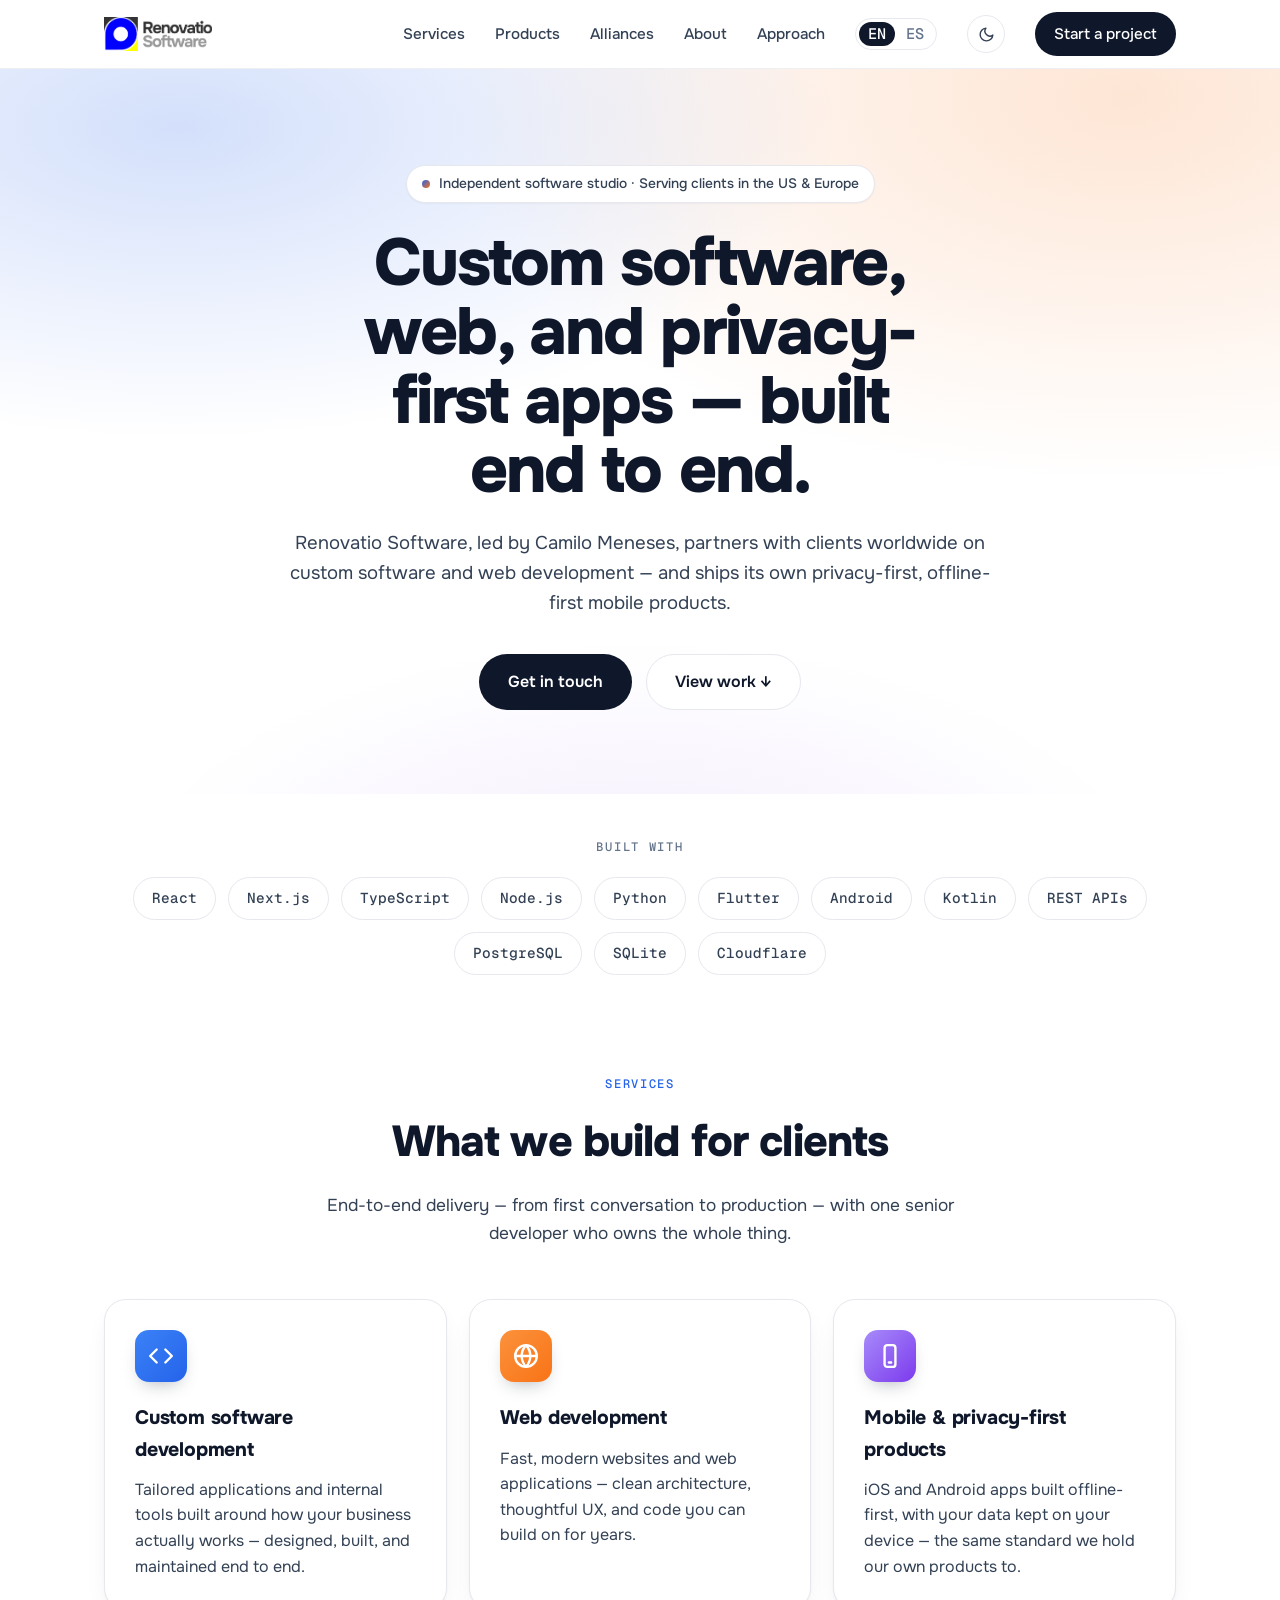
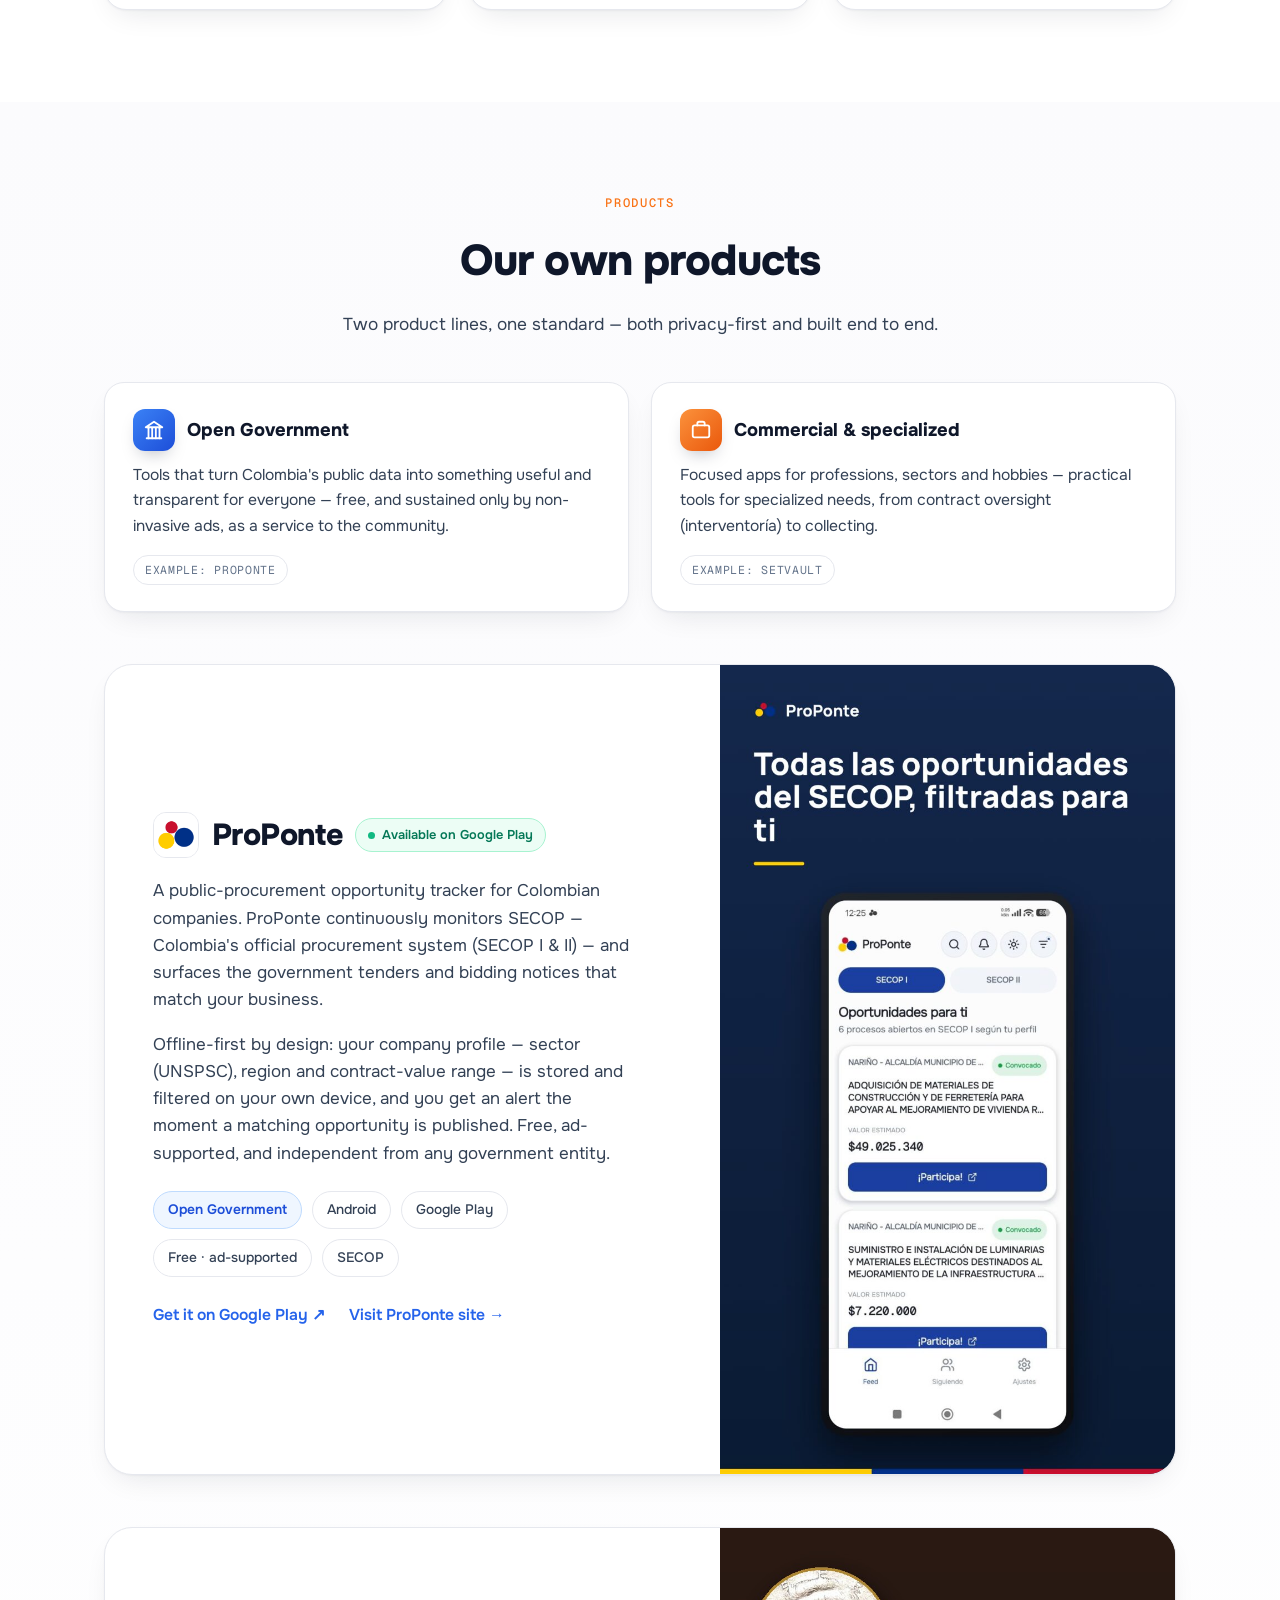
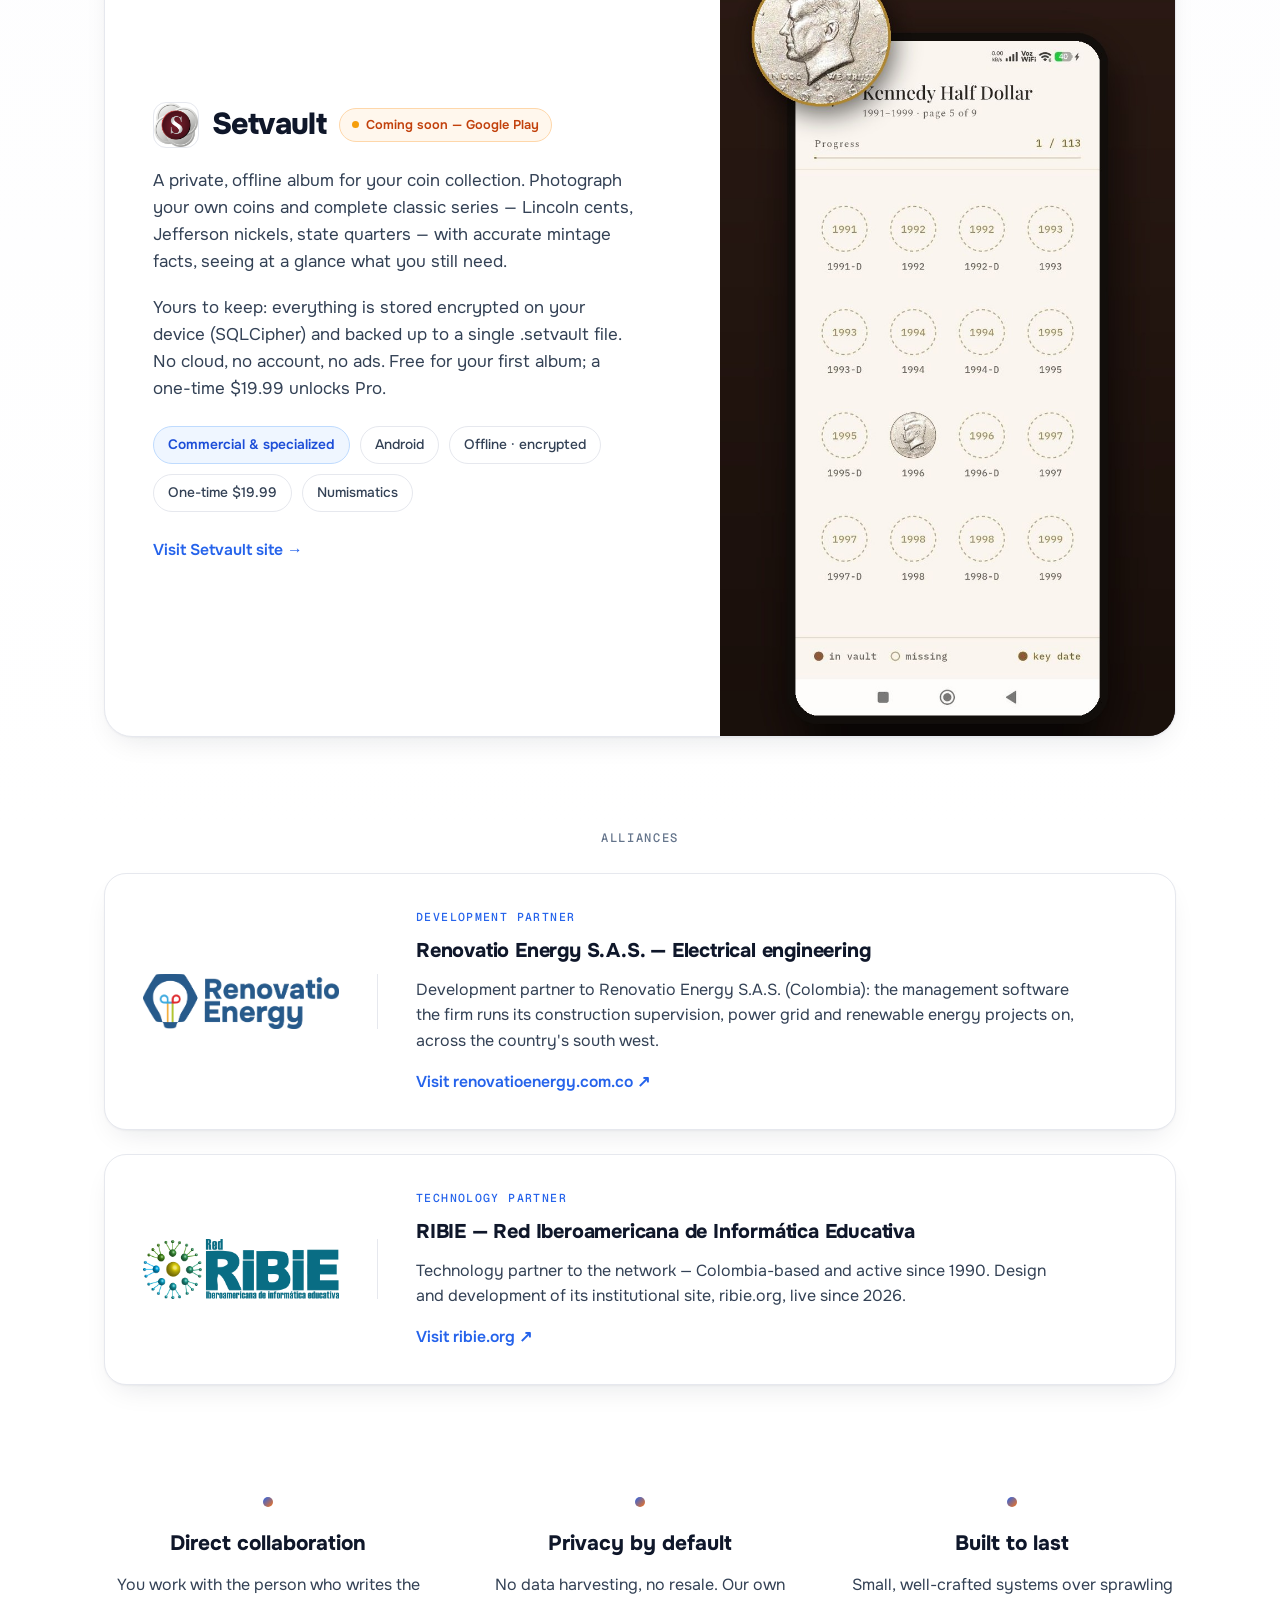
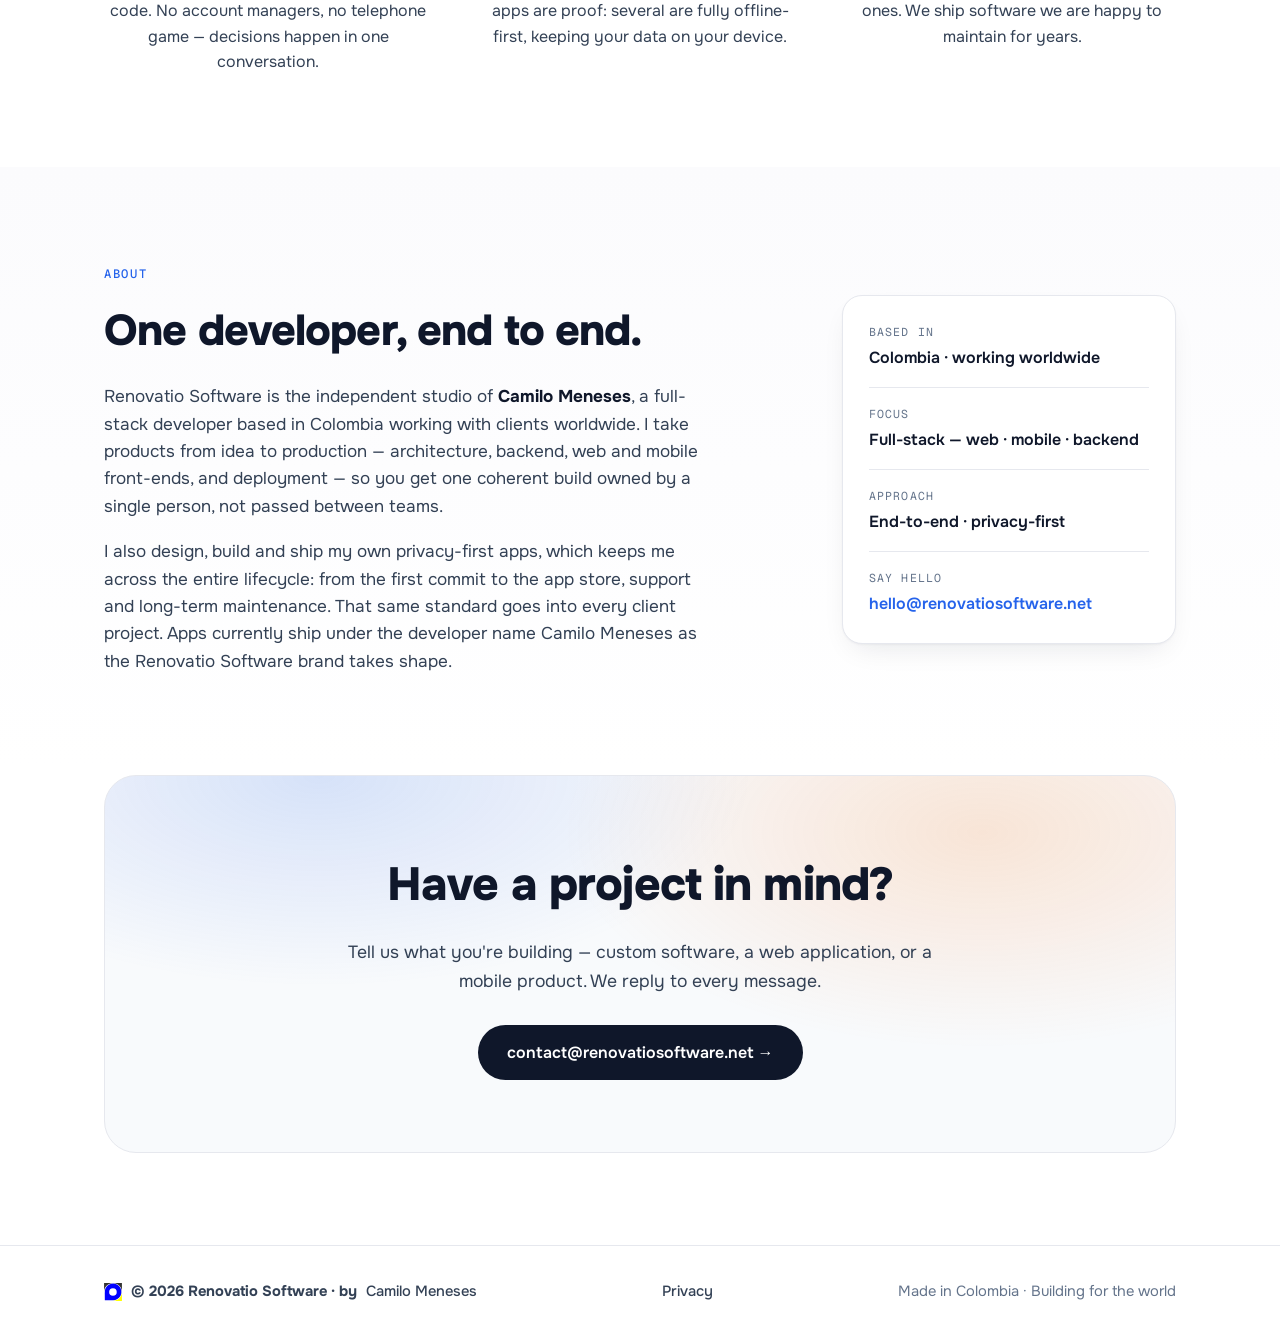
==== commit ae12a176: "institucional: Renovatio Energy como aliado de desarrollo en alianzas (ES/EN) Segunda tarjeta en la " ====
--- a/en/index.html
+++ b/en/index.html
@@ -482,6 +482,19 @@
     <div class="eyebrow">Alliances</div>
     <div class="alliance-card">
       <div class="alliance-logo">
+        <img class="only-light" src="../assets/renovatio-energy-logo.webp" alt="Renovatio Energy S.A.S." loading="lazy" />
+        <img class="only-dark" src="../assets/renovatio-energy-logo-dark.webp" alt="Renovatio Energy S.A.S." loading="lazy" />
+      </div>
+      <div class="alliance-body">
+        <div class="alliance-role">Development partner</div>
+        <h3>Renovatio Energy S.A.S. — Electrical engineering</h3>
+        <p>Development partner to Renovatio Energy S.A.S. (Colombia): the management software the firm runs its construction supervision, power grid and renewable energy projects on, across the country's south west.</p>
+        <a class="product-link" href="https://renovatioenergy.com.co" target="_blank" rel="noopener">Visit renovatioenergy.com.co ↗</a>
+      </div>
+    </div>
+
+    <div class="alliance-card">
+      <div class="alliance-logo">
         <img class="only-light" src="../assets/ribie-logo.png" alt="RIBIE — Red Iberoamericana de Informática Educativa" loading="lazy" />
         <img class="only-dark" src="../assets/ribie-logo-dark.png" alt="RIBIE — Red Iberoamericana de Informática Educativa" loading="lazy" />
       </div>
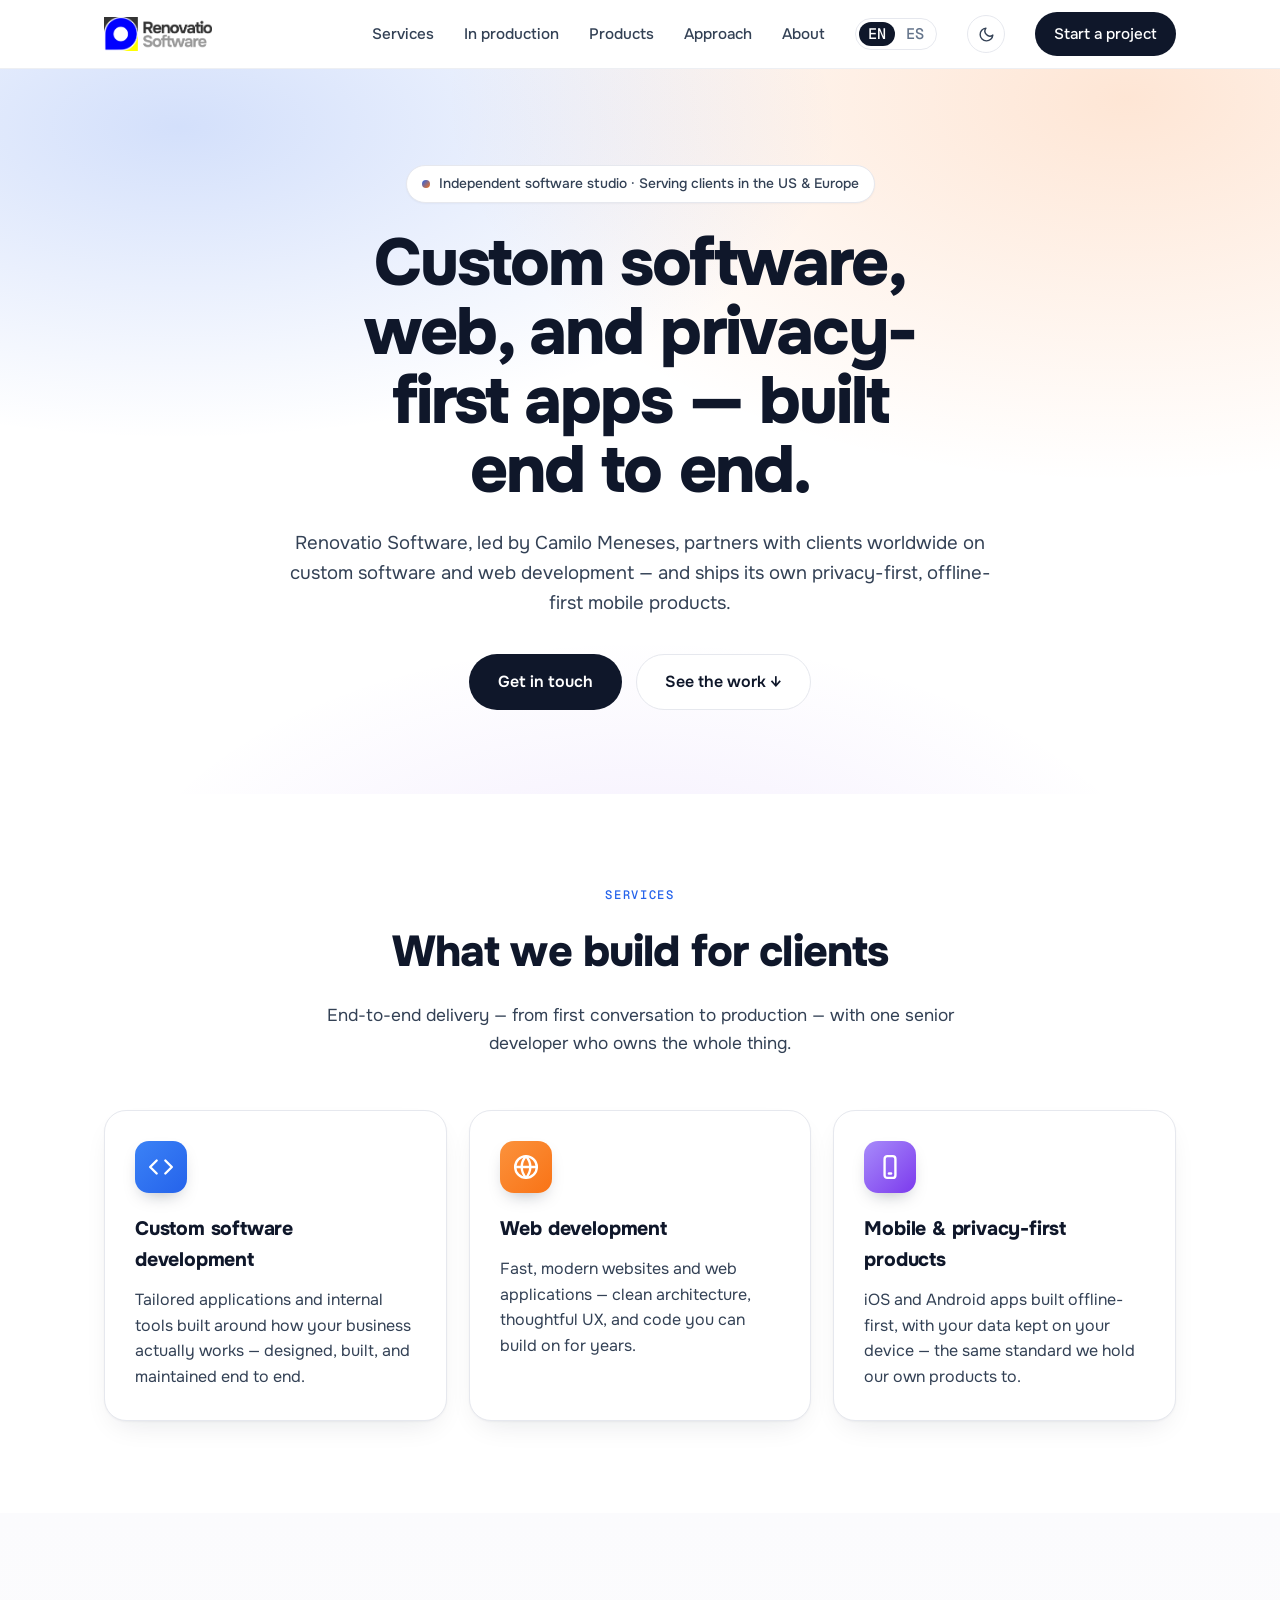
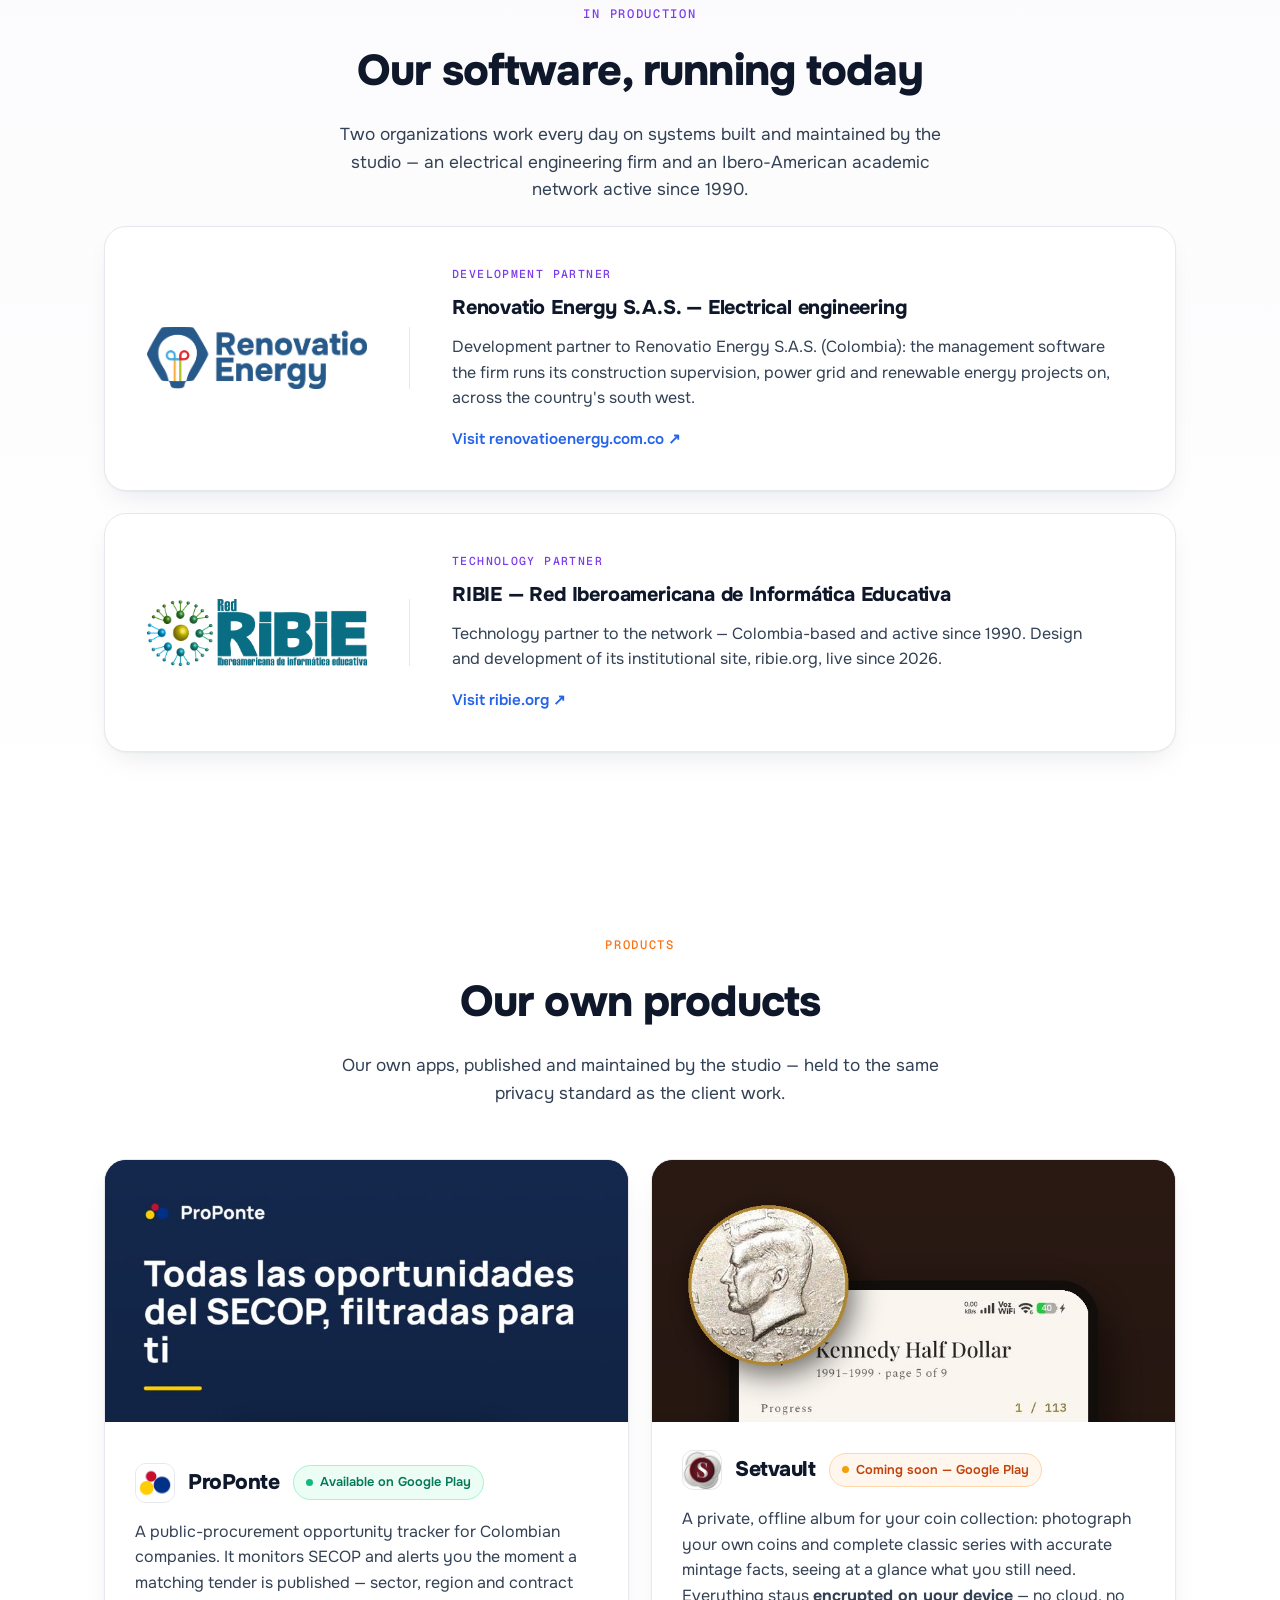
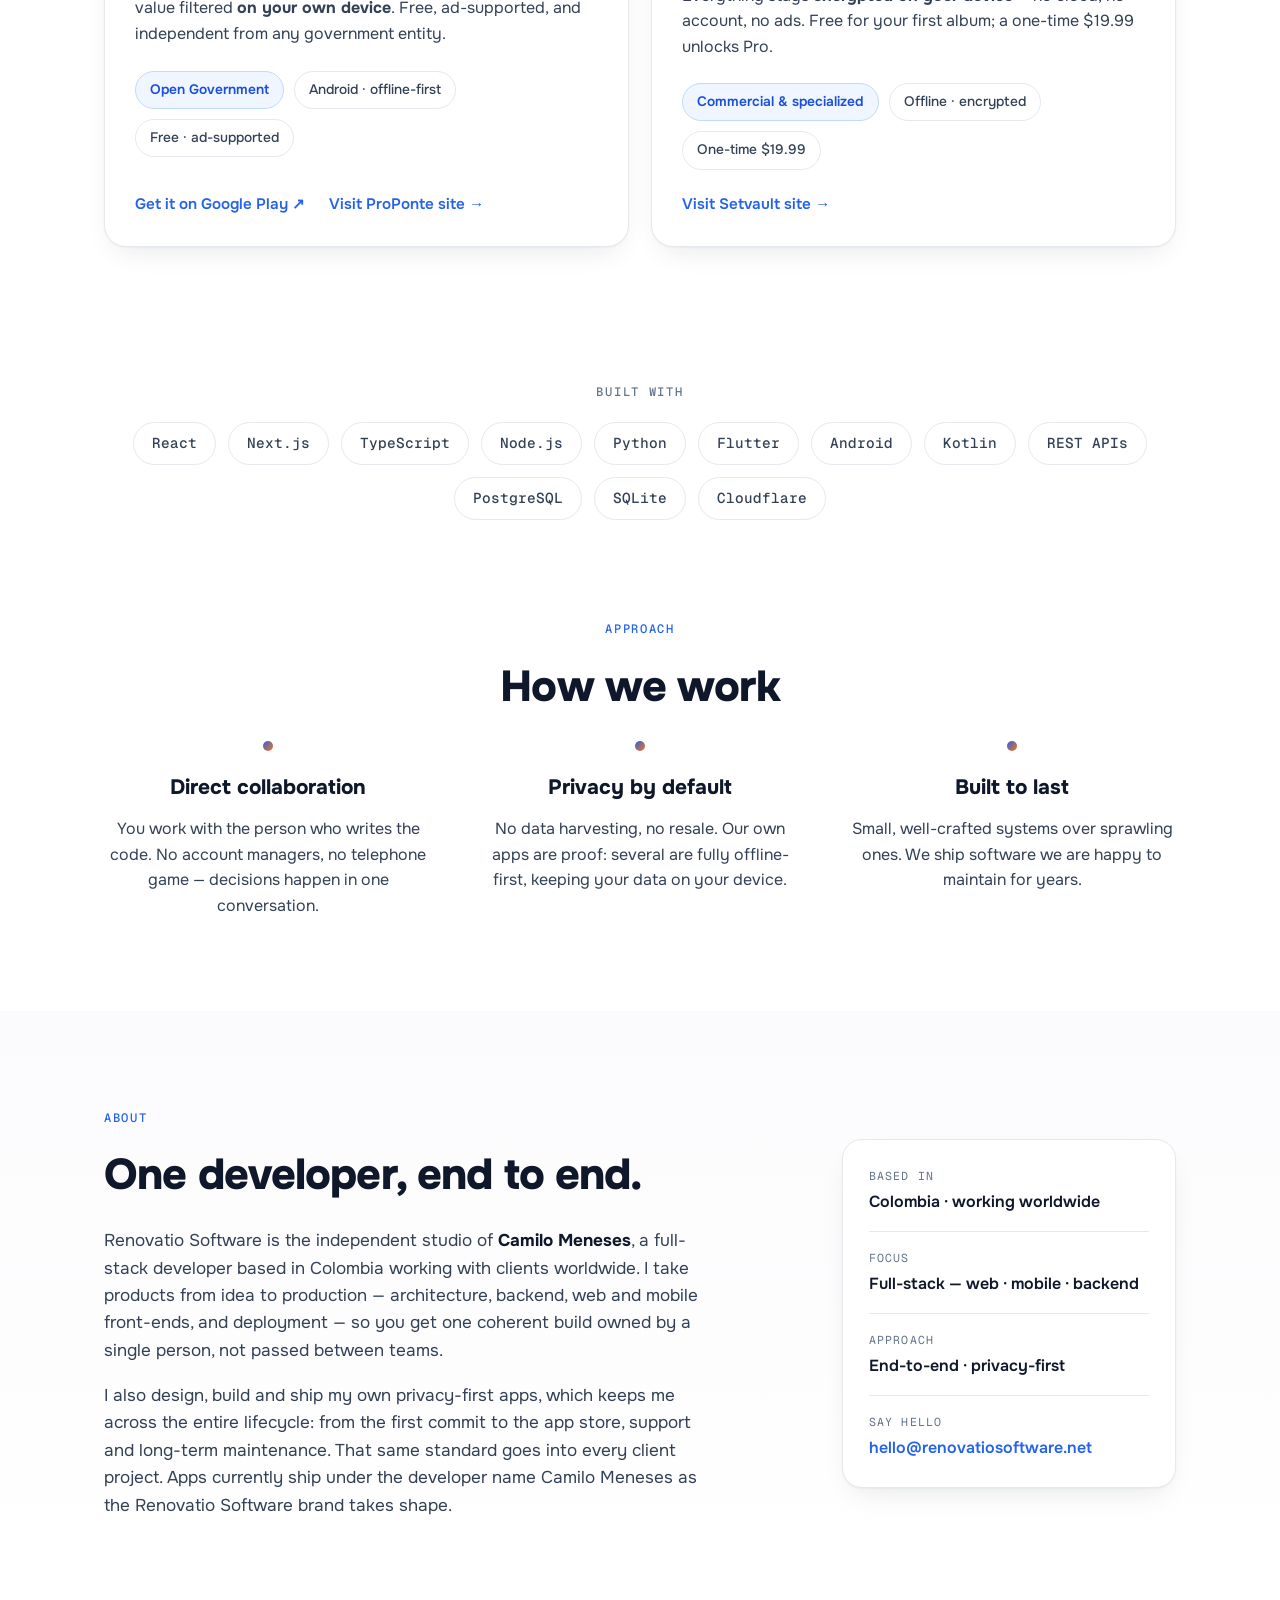
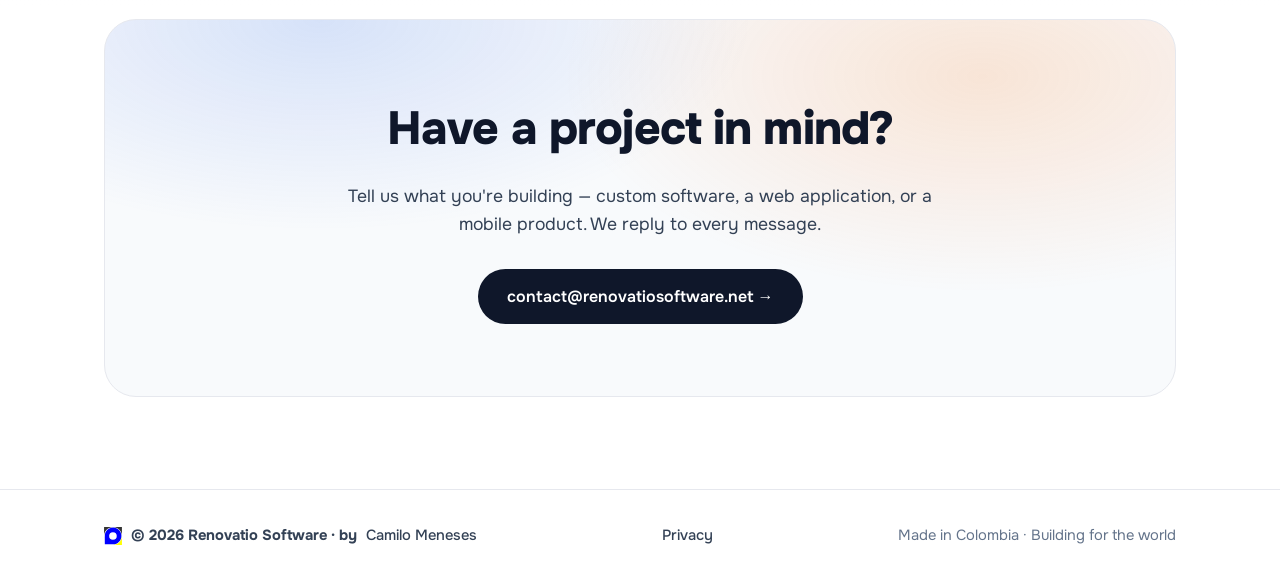
==== commit a0e9937b: "institucional: el home equilibra su peso — el trabajo en produccion por delante de las apps propias " ====
--- a/en/index.html
+++ b/en/index.html
@@ -37,6 +37,9 @@
     --bg:#ffffff;--surface:#ffffff;--panel:#f8fafc;--band-top:#fbfbfd;--band-bottom:#ffffff;
     --nav-bg:rgba(255,255,255,.72);--nav-line:rgba(230,232,238,.7);--btn-fg:#ffffff;
     --blue:#2563eb;--orange:#f97316;--violet:#7c3aed;--radius:22px;
+    /* Escenografia de las capturas de producto: no cambia con el tema (es el fondo de la foto) */
+    --media-gov:linear-gradient(160deg,#14284d,#0c1a34);
+    --media-com:linear-gradient(160deg,#2b1a12,#160f0c);
     --glow-blue:rgba(37,99,235,.20);--glow-orange:rgba(249,115,22,.18);--glow-violet:rgba(124,58,237,.10);
     --panel-blue:rgba(37,99,235,.16);--panel-orange:rgba(249,115,22,.16);
     --ok-bg:#ecfdf5;--ok-fg:#047857;--ok-line:#a7f3d0;--ok-dot:#10b981;
@@ -175,45 +178,43 @@
   .card p{margin-top:12px;color:var(--ink-soft);font-size:1rem}
 
   /* ---------- Products ---------- */
-  .products{background:linear-gradient(180deg,var(--band-top),var(--band-bottom))}
-  .product-card{background:var(--surface);border:1px solid var(--line);border-radius:28px;box-shadow:var(--shadow);overflow:hidden;margin-top:52px;display:grid;grid-template-columns:1.15fr .85fr;gap:0}
-  .product-body{padding:48px;display:flex;flex-direction:column;justify-content:center}
+  .products{background:transparent}
+  .product-card{background:var(--surface);border:1px solid var(--line);border-radius:var(--radius);box-shadow:var(--shadow);overflow:hidden;margin-top:0;display:grid;grid-template-columns:1fr;gap:0;transition:transform .18s ease, box-shadow .18s ease}
+  .product-card:hover{transform:translateY(-3px);box-shadow:var(--shadow-lift)}
+  /* Las dos fichas caen lado a lado usando el .wrap que ya existe: sin divs nuevos */
+  @media (min-width:901px){
+    #products .wrap{display:grid;grid-template-columns:1fr 1fr;gap:22px;align-items:stretch}
+    #products .section-head{grid-column:1 / -1;margin-bottom:30px}
+  }
+  .product-body{padding:28px 30px 30px;display:flex;flex-direction:column}
   .product-head{display:flex;align-items:center;gap:13px;flex-wrap:wrap}
-  .app-icon{width:46px;height:46px;border-radius:13px;border:1px solid var(--line);flex:none}
-  .product-head h3{font-size:1.9rem;font-weight:800;letter-spacing:-.02em}
+  .app-icon{width:40px;height:40px;border-radius:11px;border:1px solid var(--line);flex:none}
+  .product-head h3{font-size:1.32rem;font-weight:800;letter-spacing:-.02em}
   .badge{display:inline-flex;align-items:center;gap:7px;font-size:.8rem;font-weight:600;padding:6px 12px;border-radius:999px}
   .badge-live{background:var(--ok-bg);color:var(--ok-fg);border:1px solid var(--ok-line)}
   .badge-live .dot{width:7px;height:7px;border-radius:50%;background:var(--ok-dot)}
   .badge-soon{background:var(--warn-bg);color:var(--warn-fg);border:1px solid var(--warn-line)}
   .badge-soon .dot{width:7px;height:7px;border-radius:50%;background:var(--warn-dot)}
-  .product-body p.desc{margin-top:18px;color:var(--ink-soft);font-size:1.06rem;max-width:44ch}
+  .product-body p.desc{margin-top:16px;color:var(--ink-soft);font-size:1rem;max-width:none}
   .tags{display:flex;flex-wrap:wrap;gap:10px;margin-top:24px}
   .tag{border:1px solid var(--line);background:var(--surface);border-radius:999px;padding:7px 14px;font-size:.86rem;font-weight:500;color:var(--ink-soft)}
-  .product-link{display:inline-flex;align-items:center;gap:6px;margin-top:26px;font-weight:600;font-size:.98rem;color:var(--blue)}
+  .product-link{display:inline-flex;align-items:center;gap:6px;margin-top:22px;font-weight:600;font-size:.95rem;color:var(--blue)}
+  .product-actions{display:flex;column-gap:24px;row-gap:0;flex-wrap:wrap;margin-top:auto}
+  .product-actions .product-link{margin-top:22px}
   .product-link:hover{gap:9px}
-  .product-media{background:linear-gradient(160deg,#14284d,#0c1a34);display:flex;align-items:flex-end;justify-content:center;position:relative;overflow:hidden}
-  .product-media img{width:100%;height:100%;object-fit:cover;object-position:top center;display:block}
-  .lines{display:grid;grid-template-columns:1fr 1fr;gap:22px;margin-top:44px}
-  .line{background:var(--surface);border:1px solid var(--line);border-radius:20px;padding:26px 28px;box-shadow:var(--shadow)}
-  .line .ln-top{display:flex;align-items:center;gap:12px}
-  .line .ln-ic{width:42px;height:42px;border-radius:12px;display:flex;align-items:center;justify-content:center;color:#fff;flex:none;box-shadow:0 8px 18px -8px rgba(15,23,42,.35)}
-  .line .ln-ic svg{width:22px;height:22px}
-  .ln-gov{background:linear-gradient(135deg,#3b82f6,#1d4ed8)}
-  .ln-com{background:linear-gradient(135deg,#fb923c,#ea580c)}
-  .line h3{font-size:1.15rem;font-weight:750}
-  .line p{margin-top:12px;color:var(--ink-soft);font-size:.98rem}
-  .line .ln-tag{display:inline-block;margin-top:16px;font-family:var(--mono);font-size:.72rem;letter-spacing:.06em;text-transform:uppercase;color:var(--muted);border:1px solid var(--line);border-radius:999px;padding:5px 11px}
+  .product-media{background:var(--media-gov);display:flex;align-items:flex-start;justify-content:center;position:relative;overflow:hidden;aspect-ratio:2 / 1;order:-1}
+  .product-media img{width:100%;height:100%;object-fit:cover;object-position:center top;display:block}
   .tag-cat{color:var(--cat-fg);background:var(--cat-bg);border-color:var(--cat-line);font-weight:600}
-  @media (max-width:760px){.lines{grid-template-columns:1fr}}
 
   /* ---------- Alliances ---------- */
-  .alliance{padding:0}
-  .alliance .eyebrow{color:var(--muted);text-align:center;display:block}
-  .alliance-card{display:grid;grid-template-columns:auto 1fr;align-items:center;gap:38px;margin-top:24px;
-    background:var(--surface);border:1px solid var(--line);border-radius:var(--radius);padding:34px 38px;box-shadow:var(--shadow)}
-  .alliance-logo{padding-right:38px;border-right:1px solid var(--line)}
-  .alliance-logo img{width:196px;height:auto}
-  .alliance-role{font-family:var(--mono);font-size:.72rem;font-weight:500;letter-spacing:.12em;text-transform:uppercase;color:var(--blue)}
+  .alliance{padding:92px 0;background:linear-gradient(180deg,var(--band-top),var(--band-bottom))}
+  .alliance .eyebrow{color:var(--violet);text-align:center;display:block}
+  .alliance-card{display:grid;grid-template-columns:auto 1fr;align-items:center;gap:42px;margin-top:22px;
+    background:var(--surface);border:1px solid var(--line);border-radius:var(--radius);padding:38px 42px;box-shadow:var(--shadow)}
+  .alliance-card:first-of-type{margin-top:52px}
+  .alliance-logo{padding-right:42px;border-right:1px solid var(--line)}
+  .alliance-logo img{width:220px;height:auto}
+  .alliance-role{font-family:var(--mono);font-size:.72rem;font-weight:500;letter-spacing:.12em;text-transform:uppercase;color:var(--violet)}
   .alliance-body h3{font-size:1.24rem;font-weight:750;letter-spacing:-.01em;margin-top:9px}
   .alliance-body p{margin-top:10px;color:var(--ink-soft);font-size:1rem;max-width:60ch}
   .alliance-body .product-link{margin-top:16px}
@@ -264,8 +265,8 @@
   /* ---------- Responsive ---------- */
   @media (max-width:900px){
     .cards-3{grid-template-columns:1fr}
-    .product-card{grid-template-columns:1fr}
-    .product-media{min-height:380px;order:2}
+    .product-card{grid-template-columns:1fr;margin-top:22px}
+    .product-media{aspect-ratio:16 / 10}
     .values{grid-template-columns:1fr;gap:34px}
   }
   @media (max-width:720px){
@@ -273,7 +274,7 @@
     .nav-links{gap:14px}
     .hero{padding:72px 0 60px}
     .section{padding:68px 0}
-    .product-body{padding:30px}
+    .product-body{padding:26px}
   }
   @media (max-width:480px){
     .wrap{padding:0 16px}
@@ -311,10 +312,10 @@
     </a>
     <nav class="nav-links">
       <a href="#services">Services</a>
+      <a href="#alliances">In production</a>
       <a href="#products">Products</a>
-      <a href="#alliances">Alliances</a>
+      <a href="#approach">Approach</a>
       <a href="#about">About</a>
-      <a href="#approach">Approach</a>
       <span class="lang" aria-label="Language">
         <a class="lang-on" href="./" aria-current="page">EN</a>
         <a href="../es/">ES</a>
@@ -336,8 +337,133 @@
     <p class="lead">Renovatio Software, led by Camilo Meneses, partners with clients worldwide on custom software and web development — and ships its own privacy-first, offline-first mobile products.</p>
     <div class="actions">
       <a class="btn btn-dark btn-lg" href="mailto:projects@renovatiosoftware.net">Get in touch</a>
-      <a class="btn btn-ghost btn-lg" href="#products">View work ↓</a>
-    </div>
+      <a class="btn btn-ghost btn-lg" href="#alliances">See the work ↓</a>
+    </div>
+  </div>
+</section>
+
+<!-- ===================== SERVICES ===================== -->
+<section class="section" id="services">
+  <div class="wrap">
+    <div class="section-head">
+      <div class="eyebrow" style="color:var(--blue)">Services</div>
+      <h2>What we build for clients</h2>
+      <p>End-to-end delivery — from first conversation to production — with one senior developer who owns the whole thing.</p>
+    </div>
+    <div class="cards-3">
+      <article class="card">
+        <div class="icon-tile ic-blue" aria-hidden="true">
+          <svg viewBox="0 0 24 24" fill="none" stroke="currentColor" stroke-width="2.2" stroke-linecap="round" stroke-linejoin="round"><polyline points="16 18 22 12 16 6"/><polyline points="8 6 2 12 8 18"/></svg>
+        </div>
+        <h3>Custom software development</h3>
+        <p>Tailored applications and internal tools built around how your business actually works — designed, built, and maintained end to end.</p>
+      </article>
+      <article class="card">
+        <div class="icon-tile ic-orange" aria-hidden="true">
+          <svg viewBox="0 0 24 24" fill="none" stroke="currentColor" stroke-width="2.2" stroke-linecap="round" stroke-linejoin="round"><circle cx="12" cy="12" r="10"/><line x1="2" y1="12" x2="22" y2="12"/><path d="M12 2a15.3 15.3 0 0 1 4 10 15.3 15.3 0 0 1-4 10 15.3 15.3 0 0 1-4-10 15.3 15.3 0 0 1 4-10z"/></svg>
+        </div>
+        <h3>Web development</h3>
+        <p>Fast, modern websites and web applications — clean architecture, thoughtful UX, and code you can build on for years.</p>
+      </article>
+      <article class="card">
+        <div class="icon-tile ic-violet" aria-hidden="true">
+          <svg viewBox="0 0 24 24" fill="none" stroke="currentColor" stroke-width="2.2" stroke-linecap="round" stroke-linejoin="round"><rect x="7" y="2" width="10" height="20" rx="2.5"/><line x1="11" y1="18" x2="13" y2="18"/></svg>
+        </div>
+        <h3>Mobile &amp; privacy-first products</h3>
+        <p>iOS and Android apps built offline-first, with your data kept on your device — the same standard we hold our own products to.</p>
+      </article>
+    </div>
+  </div>
+</section>
+
+<!-- ===================== ALLIANCES ===================== -->
+<section class="section alliance" id="alliances">
+  <div class="wrap">
+    <div class="section-head">
+      <div class="eyebrow" style="color:var(--violet)">In production</div>
+      <h2>Our software, running today</h2>
+      <p>Two organizations work every day on systems built and maintained by the studio — an electrical engineering firm and an Ibero-American academic network active since 1990.</p>
+    </div>
+    <div class="alliance-card">
+      <div class="alliance-logo">
+        <img class="only-light" src="../assets/renovatio-energy-logo.webp" alt="Renovatio Energy S.A.S." loading="lazy" />
+        <img class="only-dark" src="../assets/renovatio-energy-logo-dark.webp" alt="Renovatio Energy S.A.S." loading="lazy" />
+      </div>
+      <div class="alliance-body">
+        <div class="alliance-role">Development partner</div>
+        <h3>Renovatio Energy S.A.S. — Electrical engineering</h3>
+        <p>Development partner to Renovatio Energy S.A.S. (Colombia): the management software the firm runs its construction supervision, power grid and renewable energy projects on, across the country's south west.</p>
+        <a class="product-link" href="https://renovatioenergy.com.co" target="_blank" rel="noopener">Visit renovatioenergy.com.co ↗</a>
+      </div>
+    </div>
+
+    <div class="alliance-card">
+      <div class="alliance-logo">
+        <img class="only-light" src="../assets/ribie-logo.png" alt="RIBIE — Red Iberoamericana de Informática Educativa" loading="lazy" />
+        <img class="only-dark" src="../assets/ribie-logo-dark.png" alt="RIBIE — Red Iberoamericana de Informática Educativa" loading="lazy" />
+      </div>
+      <div class="alliance-body">
+        <div class="alliance-role">Technology partner</div>
+        <h3>RIBIE — Red Iberoamericana de Informática Educativa</h3>
+        <p>Technology partner to the network — Colombia-based and active since 1990. Design and development of its institutional site, ribie.org, live since 2026.</p>
+        <a class="product-link" href="https://ribie.org" target="_blank" rel="noopener">Visit ribie.org ↗</a>
+      </div>
+    </div>
+  </div>
+</section>
+
+<!-- ===================== PRODUCTS ===================== -->
+<section class="section products" id="products">
+  <div class="wrap">
+    <div class="section-head">
+      <div class="eyebrow" style="color:var(--orange)">Products</div>
+      <h2>Our own products</h2>
+      <p>Our own apps, published and maintained by the studio — held to the same privacy standard as the client work.</p>
+    </div>
+
+    <article class="product-card">
+      <div class="product-body">
+        <div class="product-head">
+          <img class="app-icon" src="../assets/proponte-icon.png" alt="ProPonte app icon" />
+          <h3>ProPonte</h3>
+          <span class="badge badge-live"><span class="dot" aria-hidden="true"></span> Available on Google Play</span>
+        </div>
+        <p class="desc">A public-procurement opportunity tracker for Colombian companies. It monitors SECOP and alerts you the moment a matching tender is published — sector, region and contract value filtered <strong>on your own device</strong>. Free, ad-supported, and independent from any government entity.</p>
+        <div class="tags">
+          <span class="tag tag-cat">Open Government</span>
+          <span class="tag">Android · offline-first</span>
+          <span class="tag">Free · ad-supported</span>
+        </div>
+        <div class="product-actions">
+          <a class="product-link" href="https://play.google.com/store/apps/details?id=co.renovatiosoftware.proponte" rel="noopener">Get it on Google Play ↗</a>
+          <a class="product-link" href="../proponte/">Visit ProPonte site →</a>
+        </div>
+      </div>
+      <div class="product-media">
+        <img src="../assets/proponte-mockup.jpg" alt="ProPonte app showing a feed of public-procurement opportunities from SECOP" loading="lazy" />
+      </div>
+    </article>
+
+    <article class="product-card">
+      <div class="product-body">
+        <div class="product-head">
+          <img class="app-icon" src="../assets/setvault-icon.png" alt="Setvault app icon" />
+          <h3>Setvault</h3>
+          <span class="badge badge-soon"><span class="dot" aria-hidden="true"></span> Coming soon — Google Play</span>
+        </div>
+        <p class="desc">A private, offline album for your coin collection: photograph your own coins and complete classic series with accurate mintage facts, seeing at a glance what you still need. Everything stays <strong>encrypted on your device</strong> — no cloud, no account, no ads. Free for your first album; a one-time $19.99 unlocks Pro.</p>
+        <div class="tags">
+          <span class="tag tag-cat">Commercial &amp; specialized</span>
+          <span class="tag">Offline · encrypted</span>
+          <span class="tag">One-time $19.99</span>
+        </div>
+        <div class="product-actions"><a class="product-link" href="../setvault/">Visit Setvault site →</a></div>
+      </div>
+      <div class="product-media" style="background:var(--media-com)">
+        <img src="../assets/setvault-mockup.jpg" alt="Setvault app showing a Kennedy Half Dollar album page with collected and missing coins" loading="lazy" />
+      </div>
+    </article>
+
   </div>
 </section>
 
@@ -362,155 +488,13 @@
   </div>
 </section>
 
-<!-- ===================== SERVICES ===================== -->
-<section class="section" id="services">
-  <div class="wrap">
-    <div class="section-head">
-      <div class="eyebrow" style="color:var(--blue)">Services</div>
-      <h2>What we build for clients</h2>
-      <p>End-to-end delivery — from first conversation to production — with one senior developer who owns the whole thing.</p>
-    </div>
-    <div class="cards-3">
-      <article class="card">
-        <div class="icon-tile ic-blue" aria-hidden="true">
-          <svg viewBox="0 0 24 24" fill="none" stroke="currentColor" stroke-width="2.2" stroke-linecap="round" stroke-linejoin="round"><polyline points="16 18 22 12 16 6"/><polyline points="8 6 2 12 8 18"/></svg>
-        </div>
-        <h3>Custom software development</h3>
-        <p>Tailored applications and internal tools built around how your business actually works — designed, built, and maintained end to end.</p>
-      </article>
-      <article class="card">
-        <div class="icon-tile ic-orange" aria-hidden="true">
-          <svg viewBox="0 0 24 24" fill="none" stroke="currentColor" stroke-width="2.2" stroke-linecap="round" stroke-linejoin="round"><circle cx="12" cy="12" r="10"/><line x1="2" y1="12" x2="22" y2="12"/><path d="M12 2a15.3 15.3 0 0 1 4 10 15.3 15.3 0 0 1-4 10 15.3 15.3 0 0 1-4-10 15.3 15.3 0 0 1 4-10z"/></svg>
-        </div>
-        <h3>Web development</h3>
-        <p>Fast, modern websites and web applications — clean architecture, thoughtful UX, and code you can build on for years.</p>
-      </article>
-      <article class="card">
-        <div class="icon-tile ic-violet" aria-hidden="true">
-          <svg viewBox="0 0 24 24" fill="none" stroke="currentColor" stroke-width="2.2" stroke-linecap="round" stroke-linejoin="round"><rect x="7" y="2" width="10" height="20" rx="2.5"/><line x1="11" y1="18" x2="13" y2="18"/></svg>
-        </div>
-        <h3>Mobile &amp; privacy-first products</h3>
-        <p>iOS and Android apps built offline-first, with your data kept on your device — the same standard we hold our own products to.</p>
-      </article>
-    </div>
-  </div>
-</section>
-
-<!-- ===================== PRODUCTS ===================== -->
-<section class="section products" id="products">
-  <div class="wrap">
-    <div class="section-head">
-      <div class="eyebrow" style="color:var(--orange)">Products</div>
-      <h2>Our own products</h2>
-      <p>Two product lines, one standard — both privacy-first and built end to end.</p>
-    </div>
-
-    <div class="lines">
-      <div class="line">
-        <div class="ln-top">
-          <span class="ln-ic ln-gov" aria-hidden="true"><svg viewBox="0 0 24 24" fill="none" stroke="currentColor" stroke-width="2" stroke-linecap="round" stroke-linejoin="round"><polygon points="12 3 3 9 21 9"/><line x1="4" y1="21" x2="20" y2="21"/><line x1="6" y1="21" x2="6" y2="10"/><line x1="10" y1="21" x2="10" y2="10"/><line x1="14" y1="21" x2="14" y2="10"/><line x1="18" y1="21" x2="18" y2="10"/></svg></span>
-          <h3>Open Government</h3>
-        </div>
-        <p>Tools that turn Colombia's public data into something useful and transparent for everyone — free, and sustained only by non-invasive ads, as a service to the community.</p>
-        <span class="ln-tag">Example: ProPonte</span>
-      </div>
-      <div class="line">
-        <div class="ln-top">
-          <span class="ln-ic ln-com" aria-hidden="true"><svg viewBox="0 0 24 24" fill="none" stroke="currentColor" stroke-width="2" stroke-linecap="round" stroke-linejoin="round"><rect x="3" y="7" width="18" height="13" rx="2"/><path d="M8 7V5a2 2 0 0 1 2-2h4a2 2 0 0 1 2 2v2"/></svg></span>
-          <h3>Commercial &amp; specialized</h3>
-        </div>
-        <p>Focused apps for professions, sectors and hobbies — practical tools for specialized needs, from contract oversight (interventoría) to collecting.</p>
-        <span class="ln-tag">Example: Setvault</span>
-      </div>
-    </div>
-
-    <article class="product-card">
-      <div class="product-body">
-        <div class="product-head">
-          <img class="app-icon" src="../assets/proponte-icon.png" alt="ProPonte app icon" />
-          <h3>ProPonte</h3>
-          <span class="badge badge-live"><span class="dot" aria-hidden="true"></span> Available on Google Play</span>
-        </div>
-        <p class="desc">A public-procurement opportunity tracker for Colombian companies. ProPonte continuously monitors SECOP — Colombia's official procurement system (SECOP I &amp; II) — and surfaces the government tenders and bidding notices that match your business.</p>
-        <p class="desc">Offline-first by design: your company profile — sector (UNSPSC), region and contract-value range — is stored and filtered on your own device, and you get an alert the moment a matching opportunity is published. Free, ad-supported, and independent from any government entity.</p>
-        <div class="tags">
-          <span class="tag tag-cat">Open Government</span>
-          <span class="tag">Android</span>
-          <span class="tag">Google Play</span>
-          <span class="tag">Free · ad-supported</span>
-          <span class="tag">SECOP</span>
-        </div>
-        <div style="display:flex;gap:24px;flex-wrap:wrap">
-          <a class="product-link" href="https://play.google.com/store/apps/details?id=co.renovatiosoftware.proponte" rel="noopener">Get it on Google Play ↗</a>
-          <a class="product-link" href="../proponte/">Visit ProPonte site →</a>
-        </div>
-      </div>
-      <div class="product-media">
-        <img src="../assets/proponte-mockup.jpg" alt="ProPonte app showing a feed of public-procurement opportunities from SECOP" loading="lazy" />
-      </div>
-    </article>
-
-    <article class="product-card">
-      <div class="product-body">
-        <div class="product-head">
-          <img class="app-icon" src="../assets/setvault-icon.png" alt="Setvault app icon" />
-          <h3>Setvault</h3>
-          <span class="badge badge-soon"><span class="dot" aria-hidden="true"></span> Coming soon — Google Play</span>
-        </div>
-        <p class="desc">A private, offline album for your coin collection. Photograph your own coins and complete classic series — Lincoln cents, Jefferson nickels, state quarters — with accurate mintage facts, seeing at a glance what you still need.</p>
-        <p class="desc">Yours to keep: everything is stored encrypted on your device (SQLCipher) and backed up to a single .setvault file. No cloud, no account, no ads. Free for your first album; a one-time $19.99 unlocks Pro.</p>
-        <div class="tags">
-          <span class="tag tag-cat">Commercial &amp; specialized</span>
-          <span class="tag">Android</span>
-          <span class="tag">Offline · encrypted</span>
-          <span class="tag">One-time $19.99</span>
-          <span class="tag">Numismatics</span>
-        </div>
-        <a class="product-link" href="../setvault/">Visit Setvault site →</a>
-      </div>
-      <div class="product-media" style="background:linear-gradient(160deg,#2b1a12,#160f0c)">
-        <img src="../assets/setvault-mockup.jpg" alt="Setvault app showing a Kennedy Half Dollar album page with collected and missing coins" loading="lazy" />
-      </div>
-    </article>
-
-  </div>
-</section>
-
-<!-- ===================== ALLIANCES ===================== -->
-<section class="section alliance" id="alliances">
-  <div class="wrap">
-    <div class="eyebrow">Alliances</div>
-    <div class="alliance-card">
-      <div class="alliance-logo">
-        <img class="only-light" src="../assets/renovatio-energy-logo.webp" alt="Renovatio Energy S.A.S." loading="lazy" />
-        <img class="only-dark" src="../assets/renovatio-energy-logo-dark.webp" alt="Renovatio Energy S.A.S." loading="lazy" />
-      </div>
-      <div class="alliance-body">
-        <div class="alliance-role">Development partner</div>
-        <h3>Renovatio Energy S.A.S. — Electrical engineering</h3>
-        <p>Development partner to Renovatio Energy S.A.S. (Colombia): the management software the firm runs its construction supervision, power grid and renewable energy projects on, across the country's south west.</p>
-        <a class="product-link" href="https://renovatioenergy.com.co" target="_blank" rel="noopener">Visit renovatioenergy.com.co ↗</a>
-      </div>
-    </div>
-
-    <div class="alliance-card">
-      <div class="alliance-logo">
-        <img class="only-light" src="../assets/ribie-logo.png" alt="RIBIE — Red Iberoamericana de Informática Educativa" loading="lazy" />
-        <img class="only-dark" src="../assets/ribie-logo-dark.png" alt="RIBIE — Red Iberoamericana de Informática Educativa" loading="lazy" />
-      </div>
-      <div class="alliance-body">
-        <div class="alliance-role">Technology partner</div>
-        <h3>RIBIE — Red Iberoamericana de Informática Educativa</h3>
-        <p>Technology partner to the network — Colombia-based and active since 1990. Design and development of its institutional site, ribie.org, live since 2026.</p>
-        <a class="product-link" href="https://ribie.org" target="_blank" rel="noopener">Visit ribie.org ↗</a>
-      </div>
-    </div>
-  </div>
-</section>
-
 <!-- ===================== APPROACH ===================== -->
 <section class="section" id="approach">
   <div class="wrap">
+    <div class="section-head">
+      <div class="eyebrow" style="color:var(--blue)">Approach</div>
+      <h2>How we work</h2>
+    </div>
     <div class="values">
       <div class="value">
         <div class="vdot" aria-hidden="true"></div>
